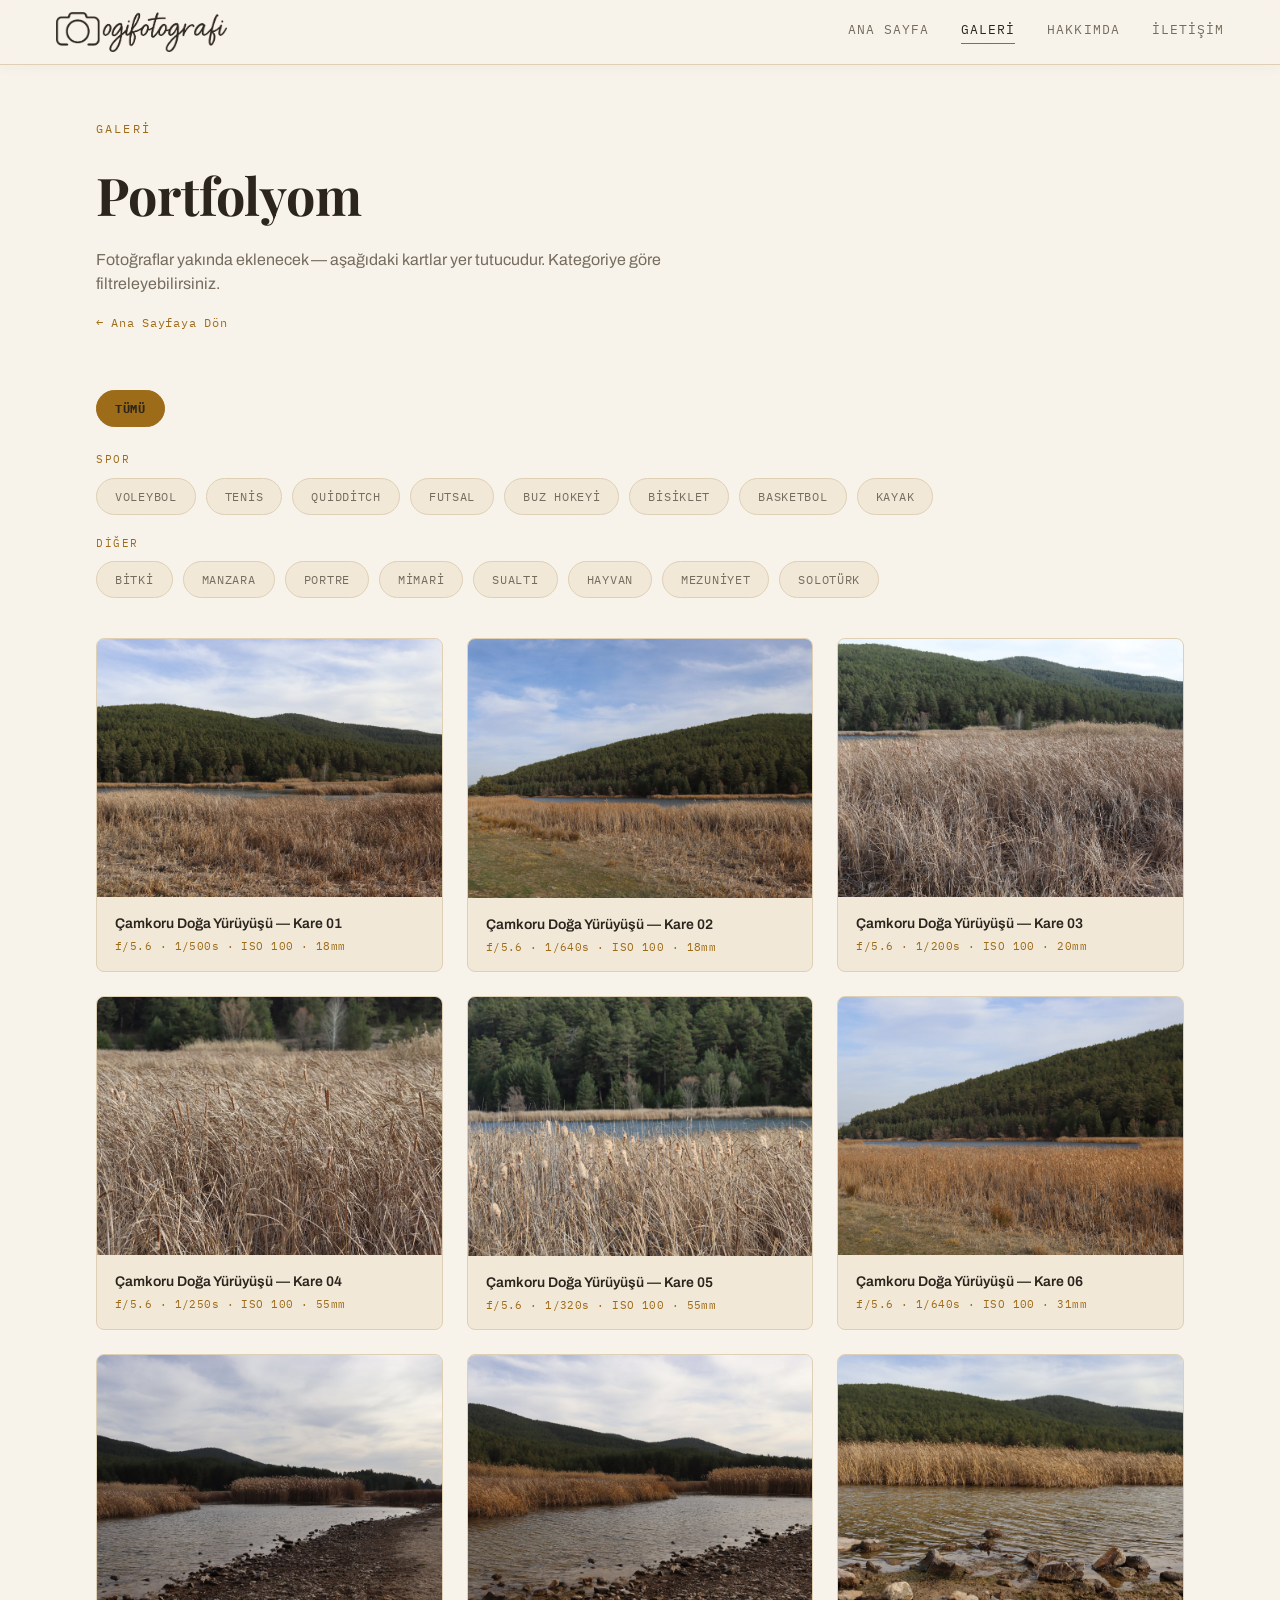
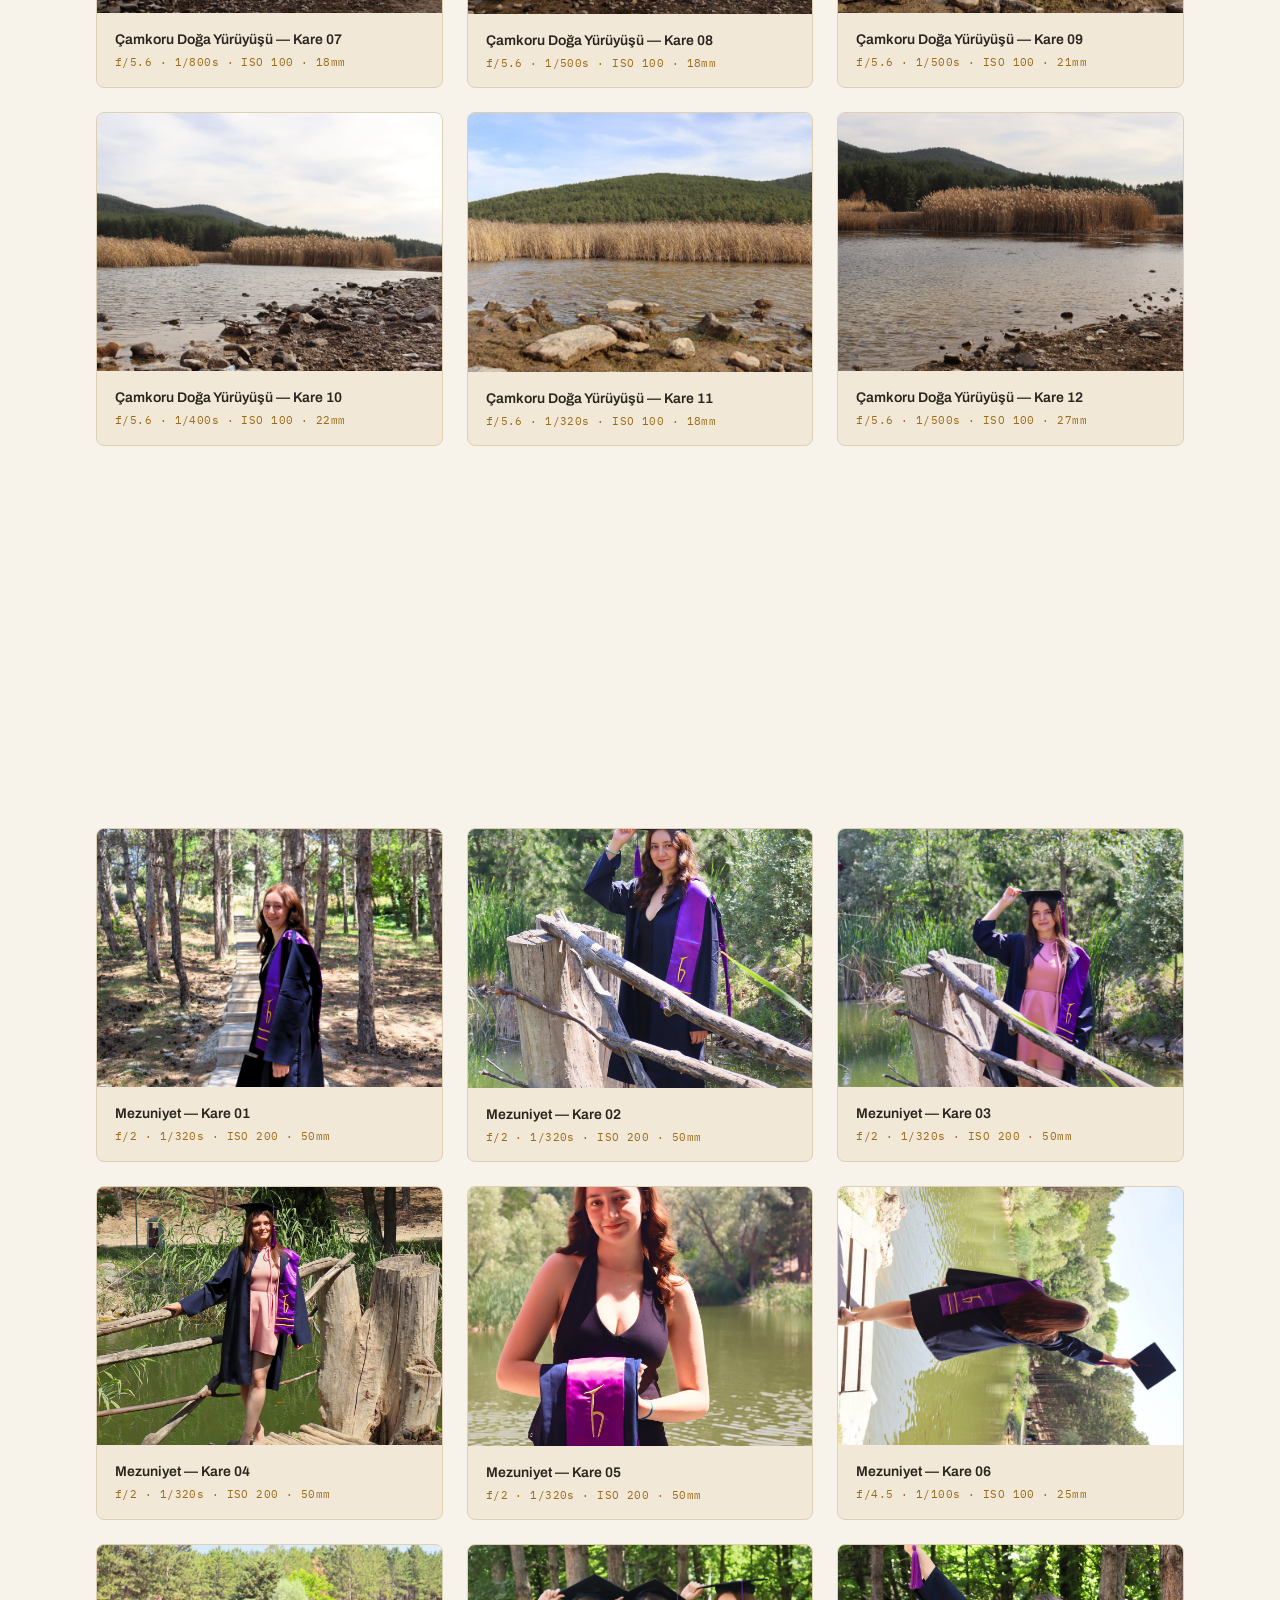
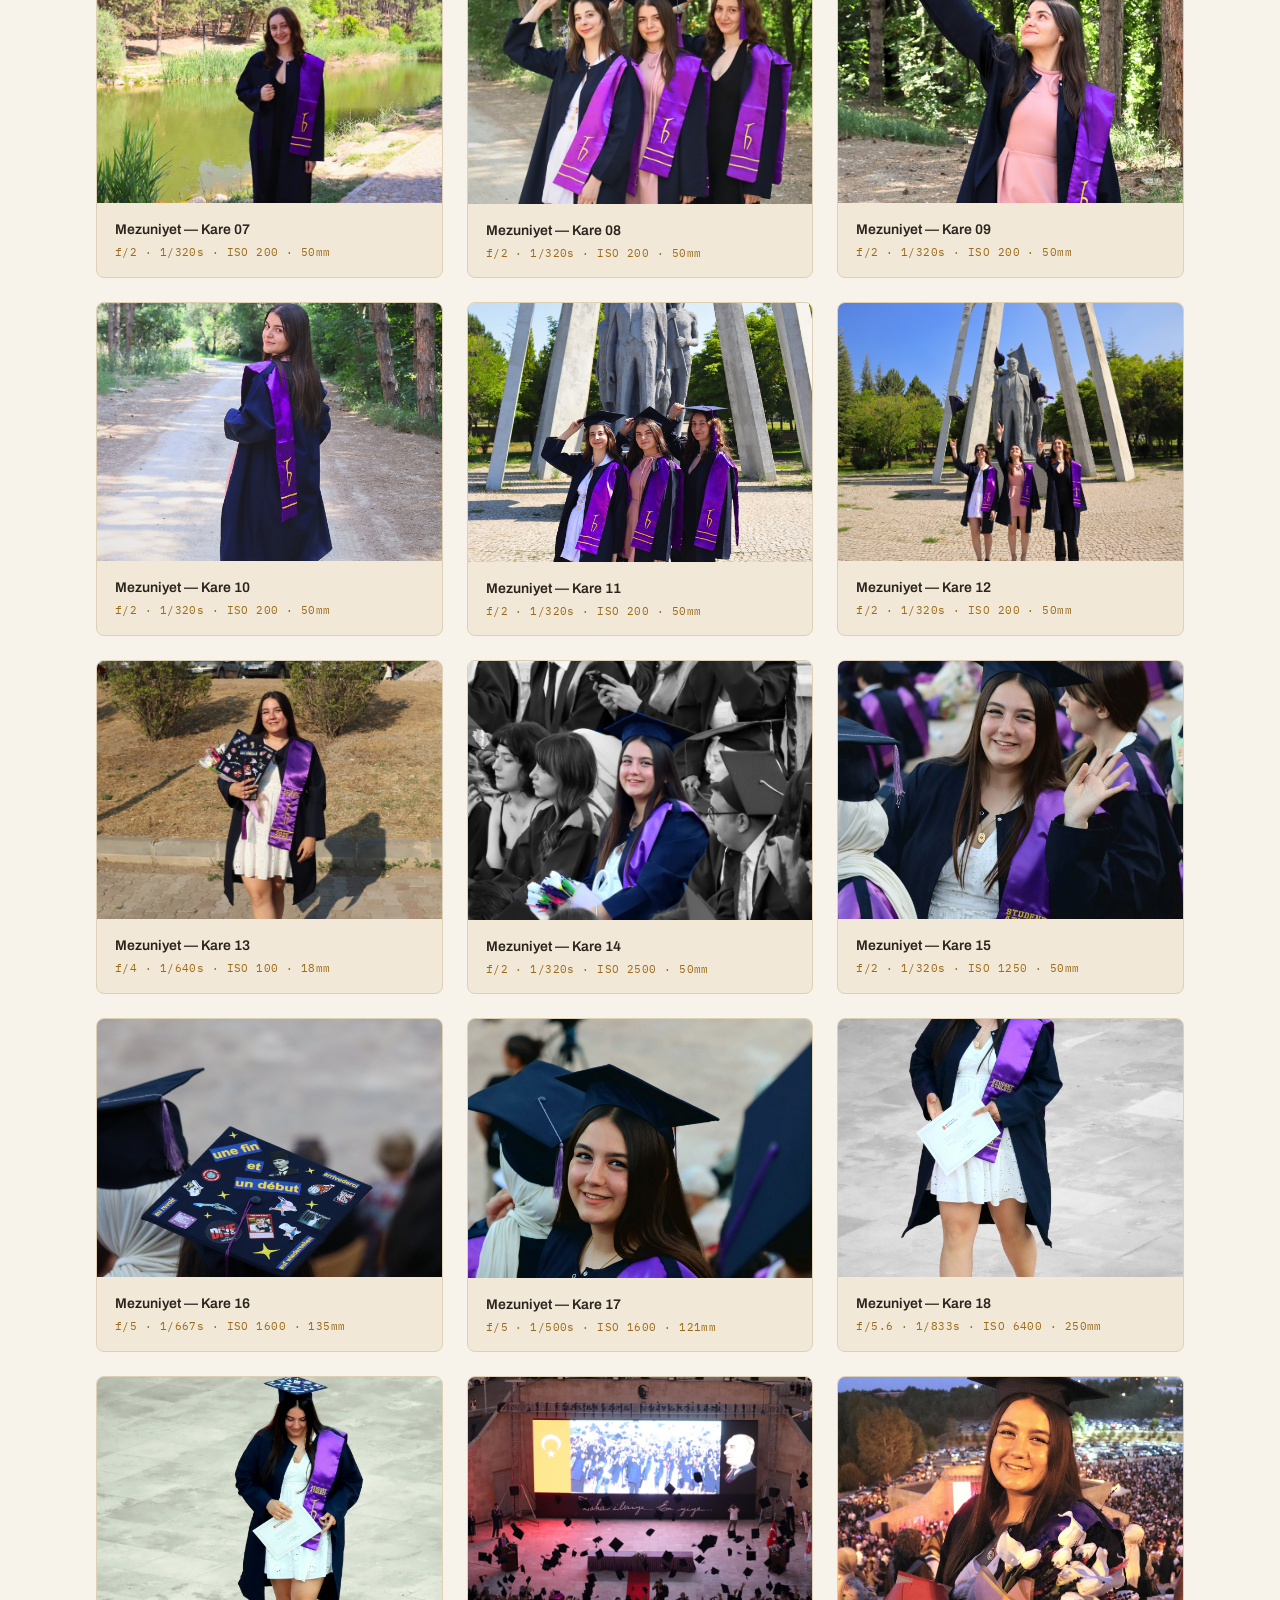
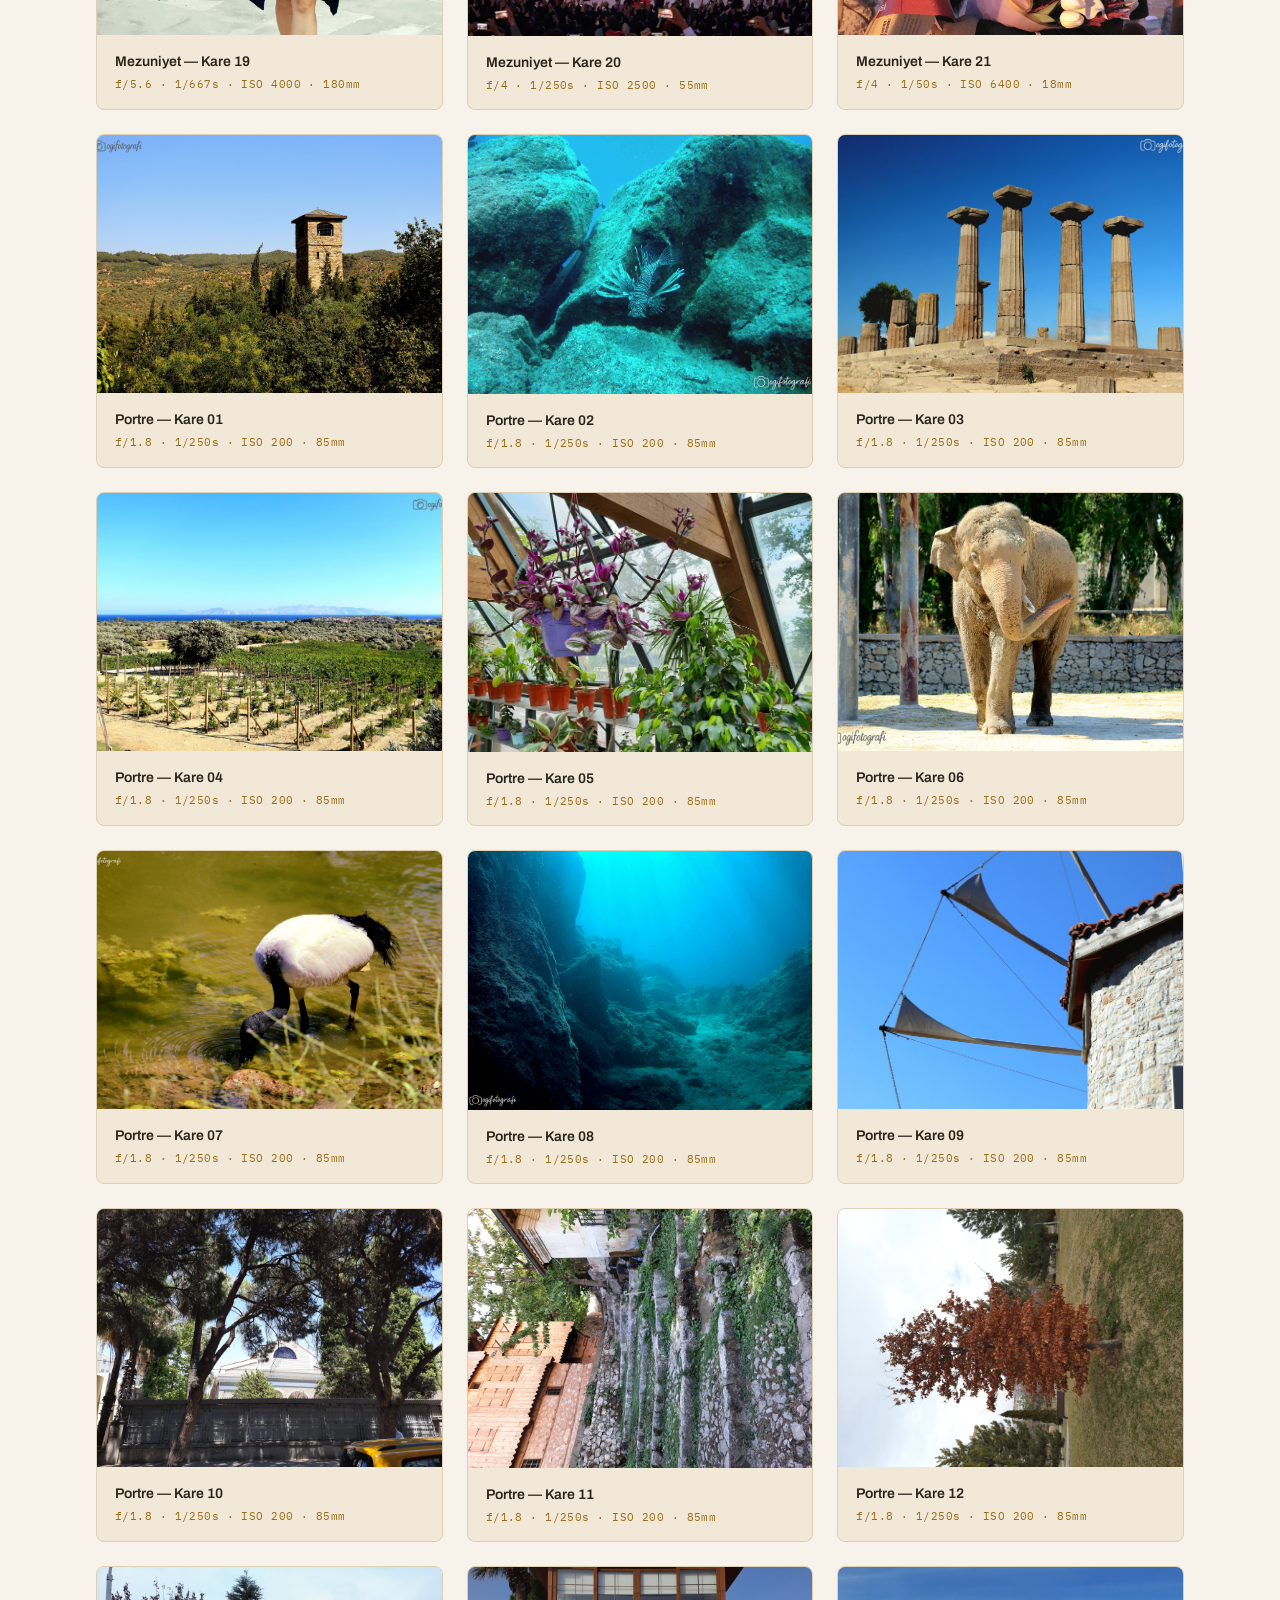
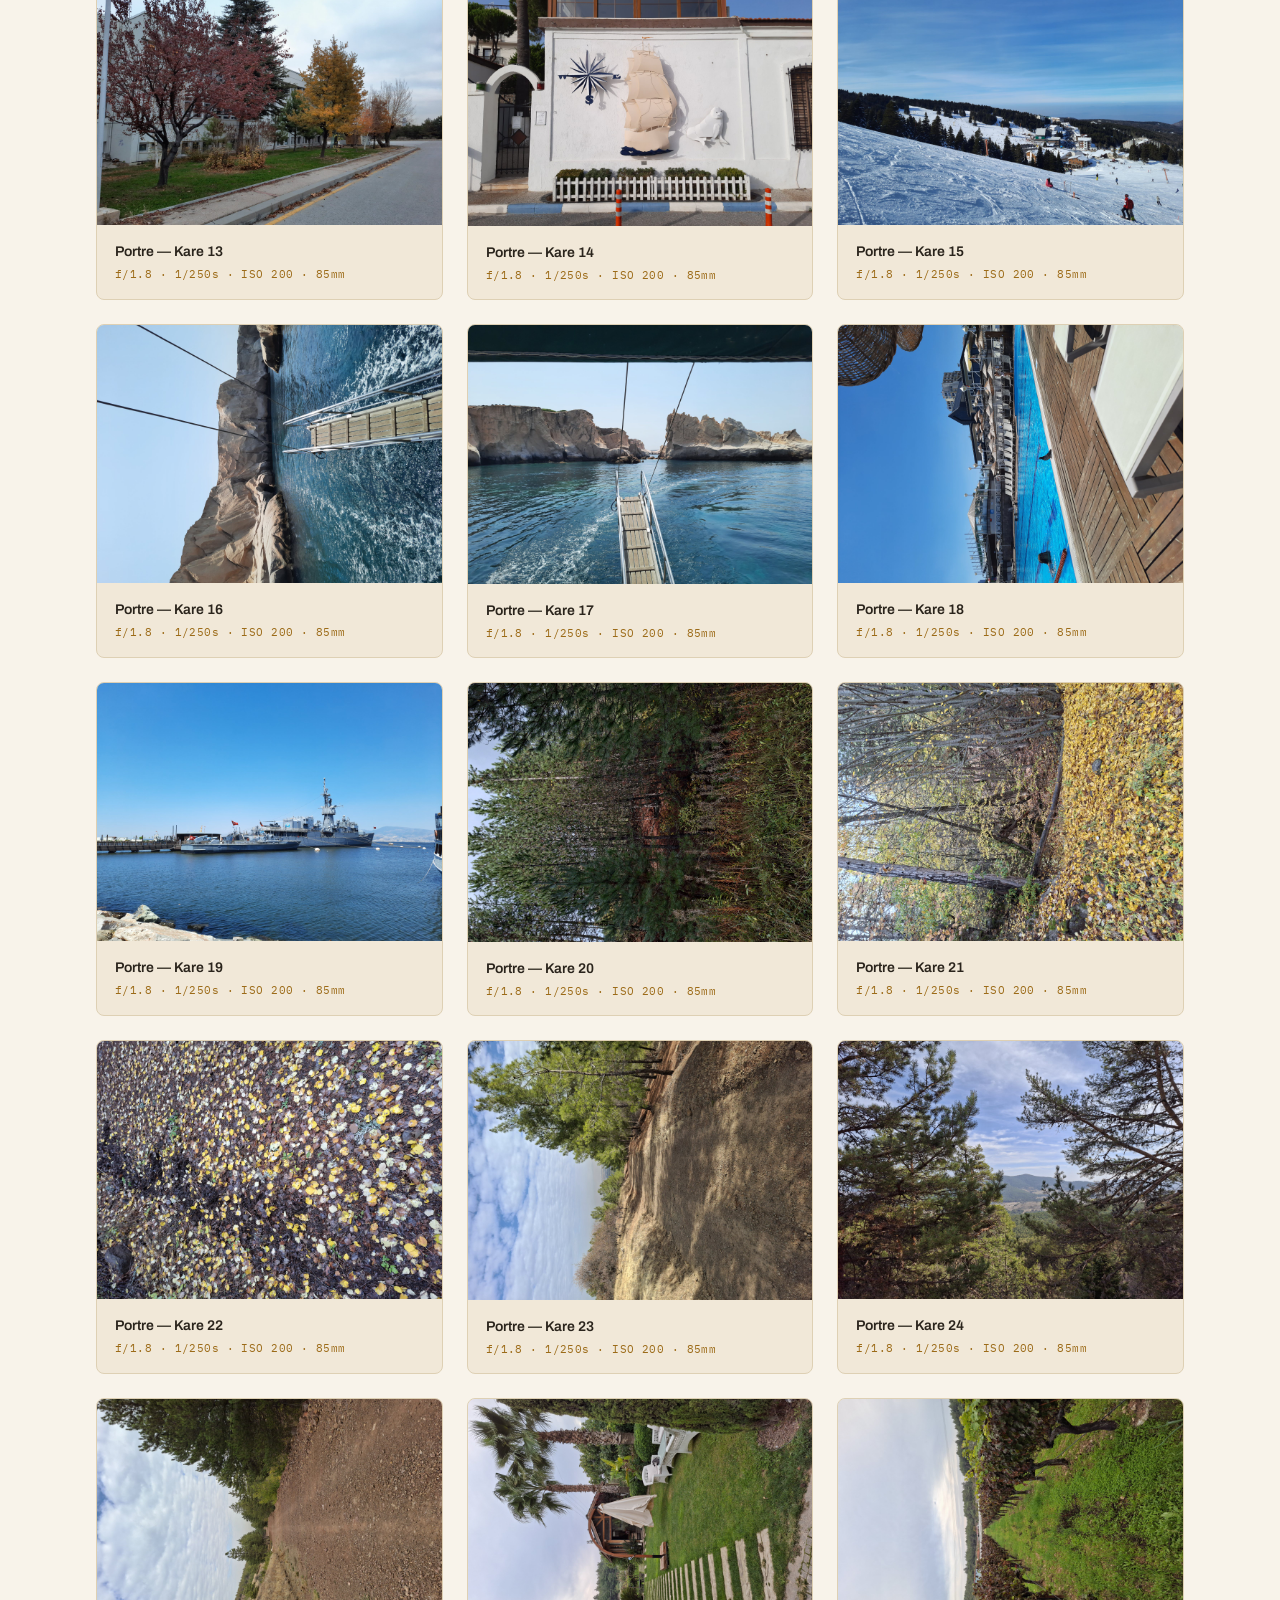
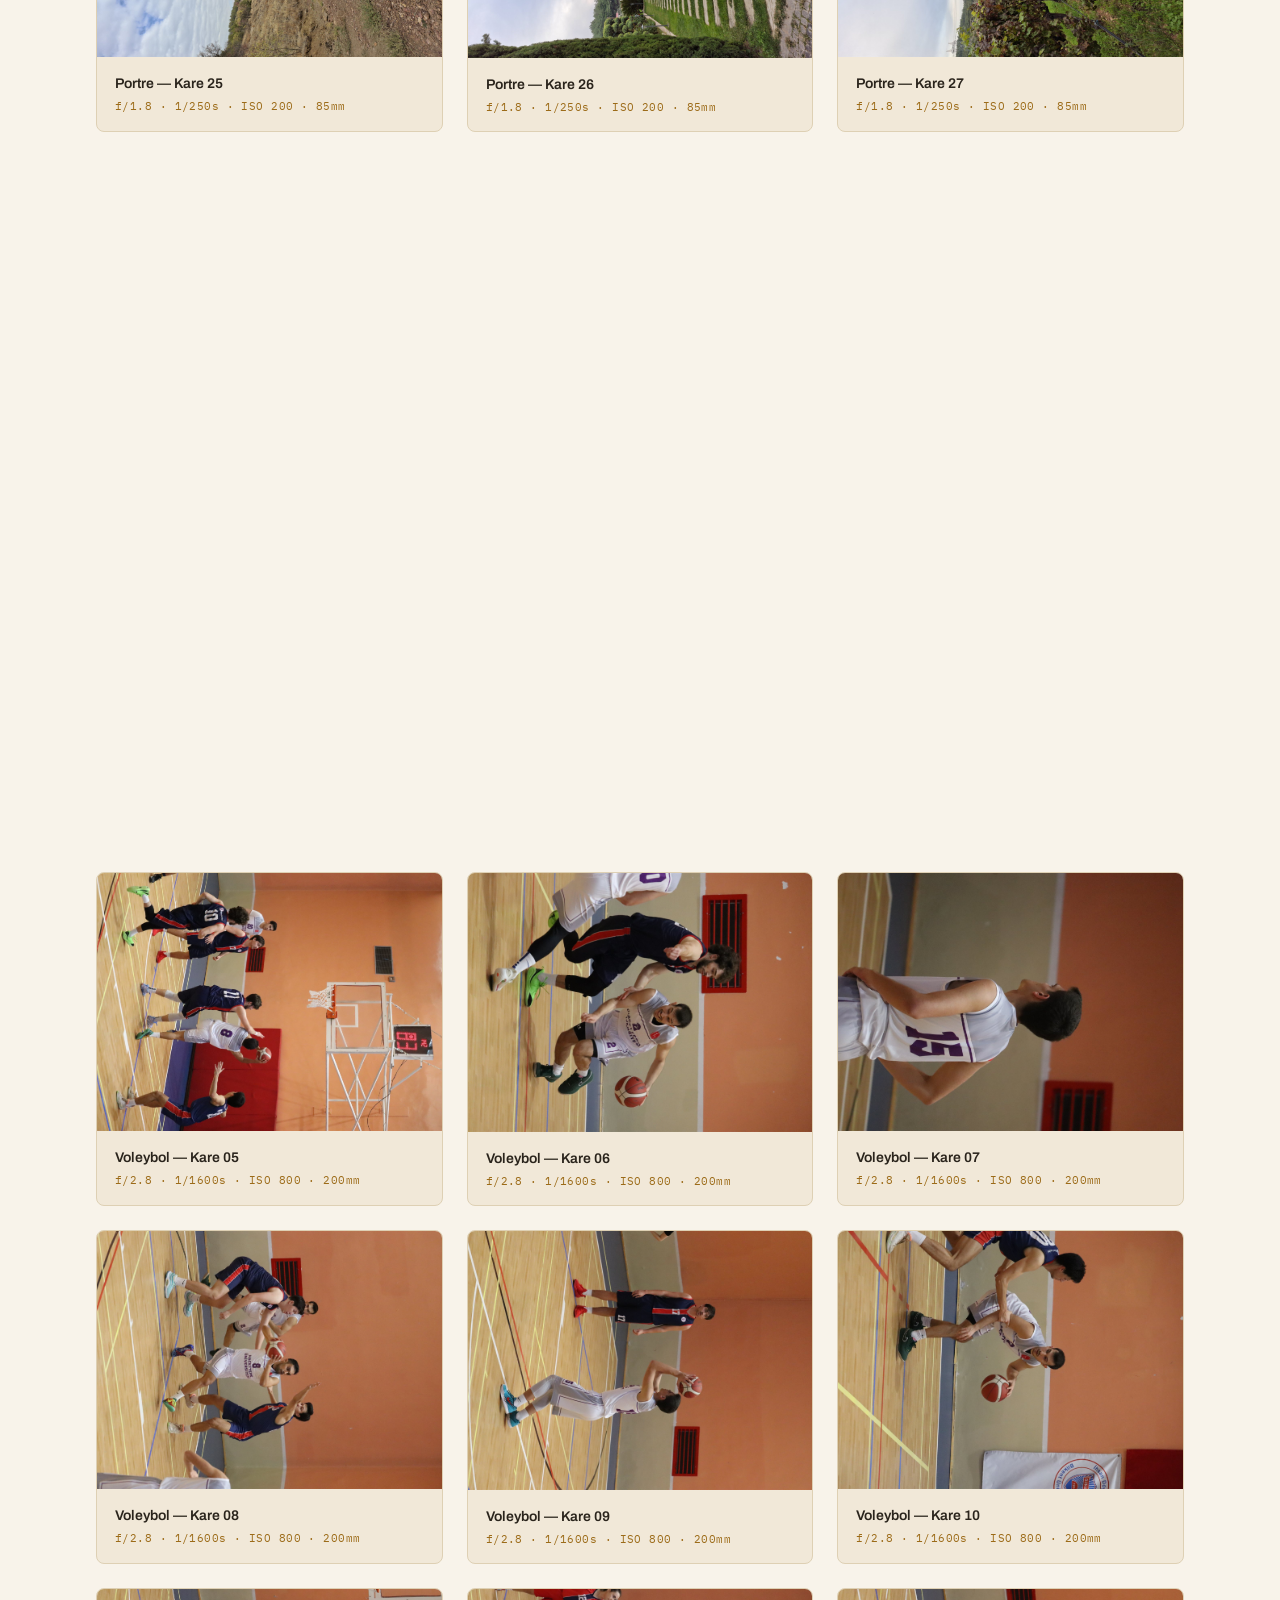
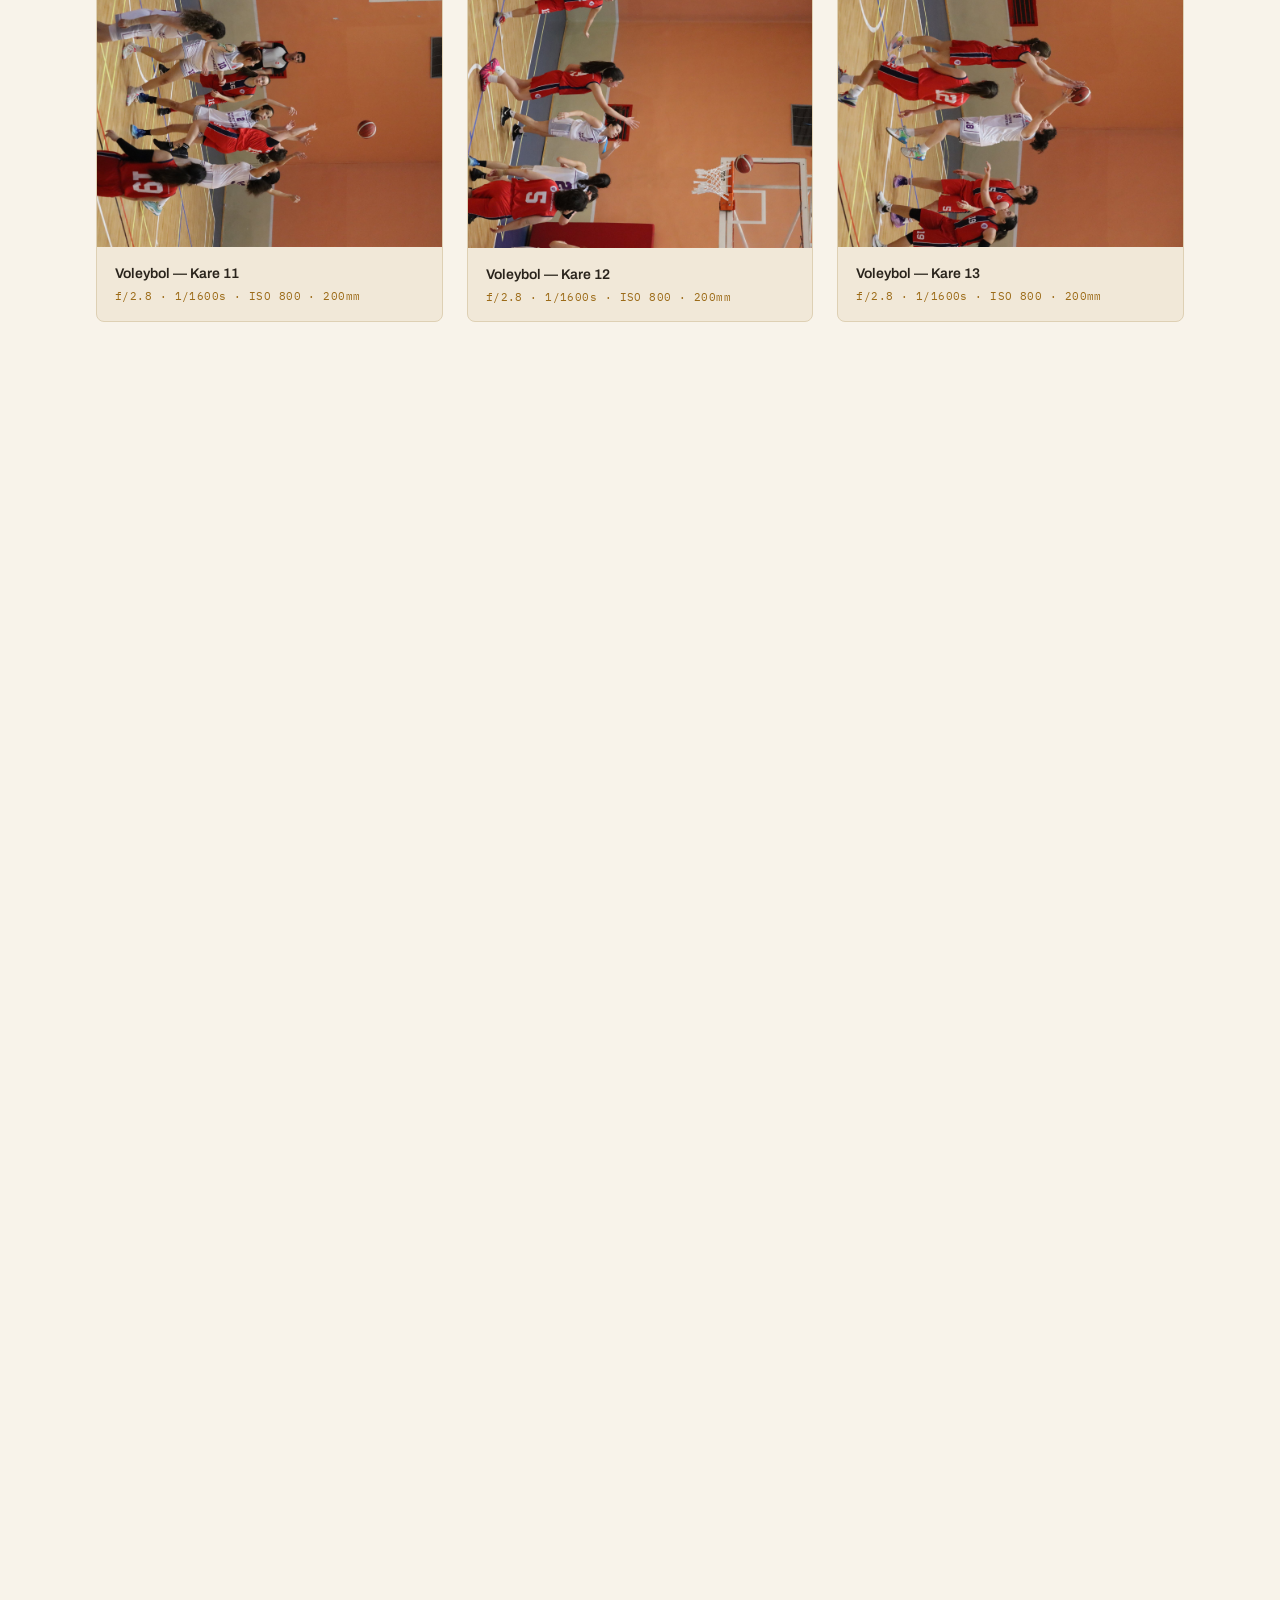
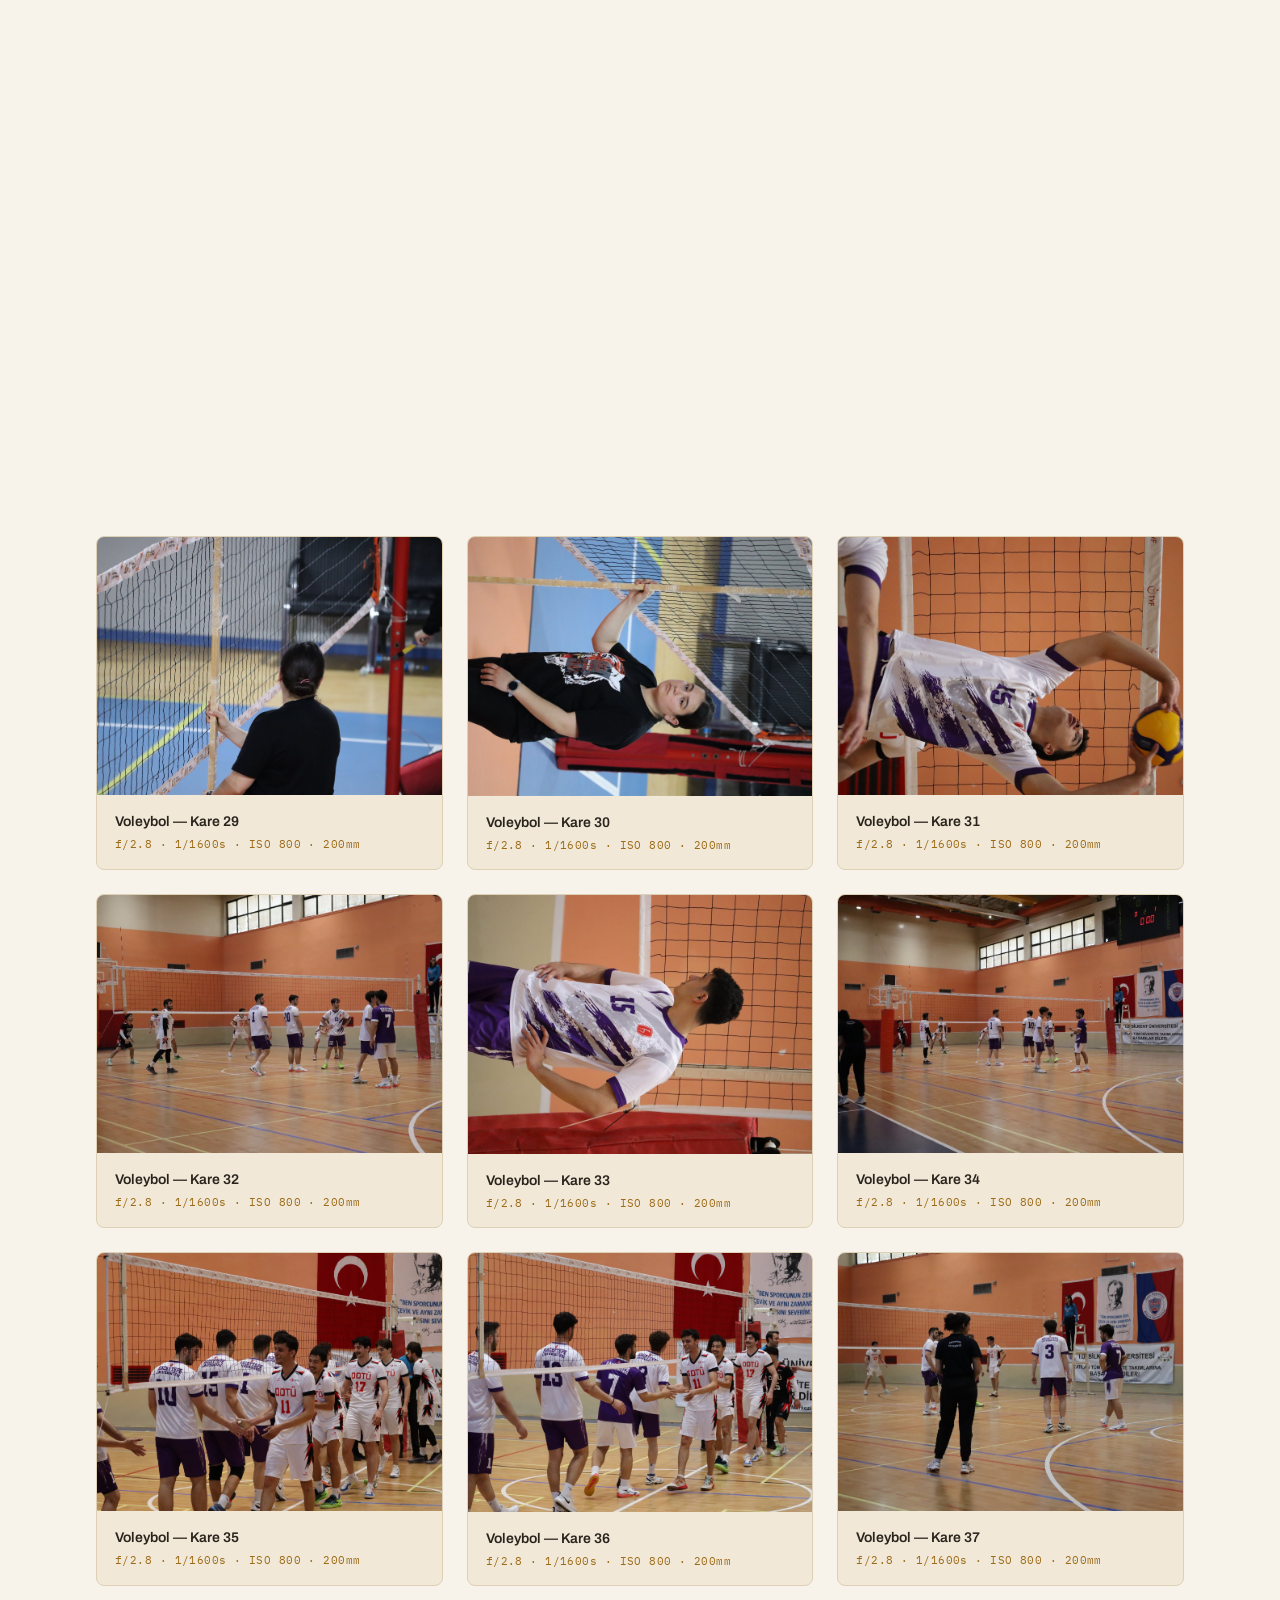
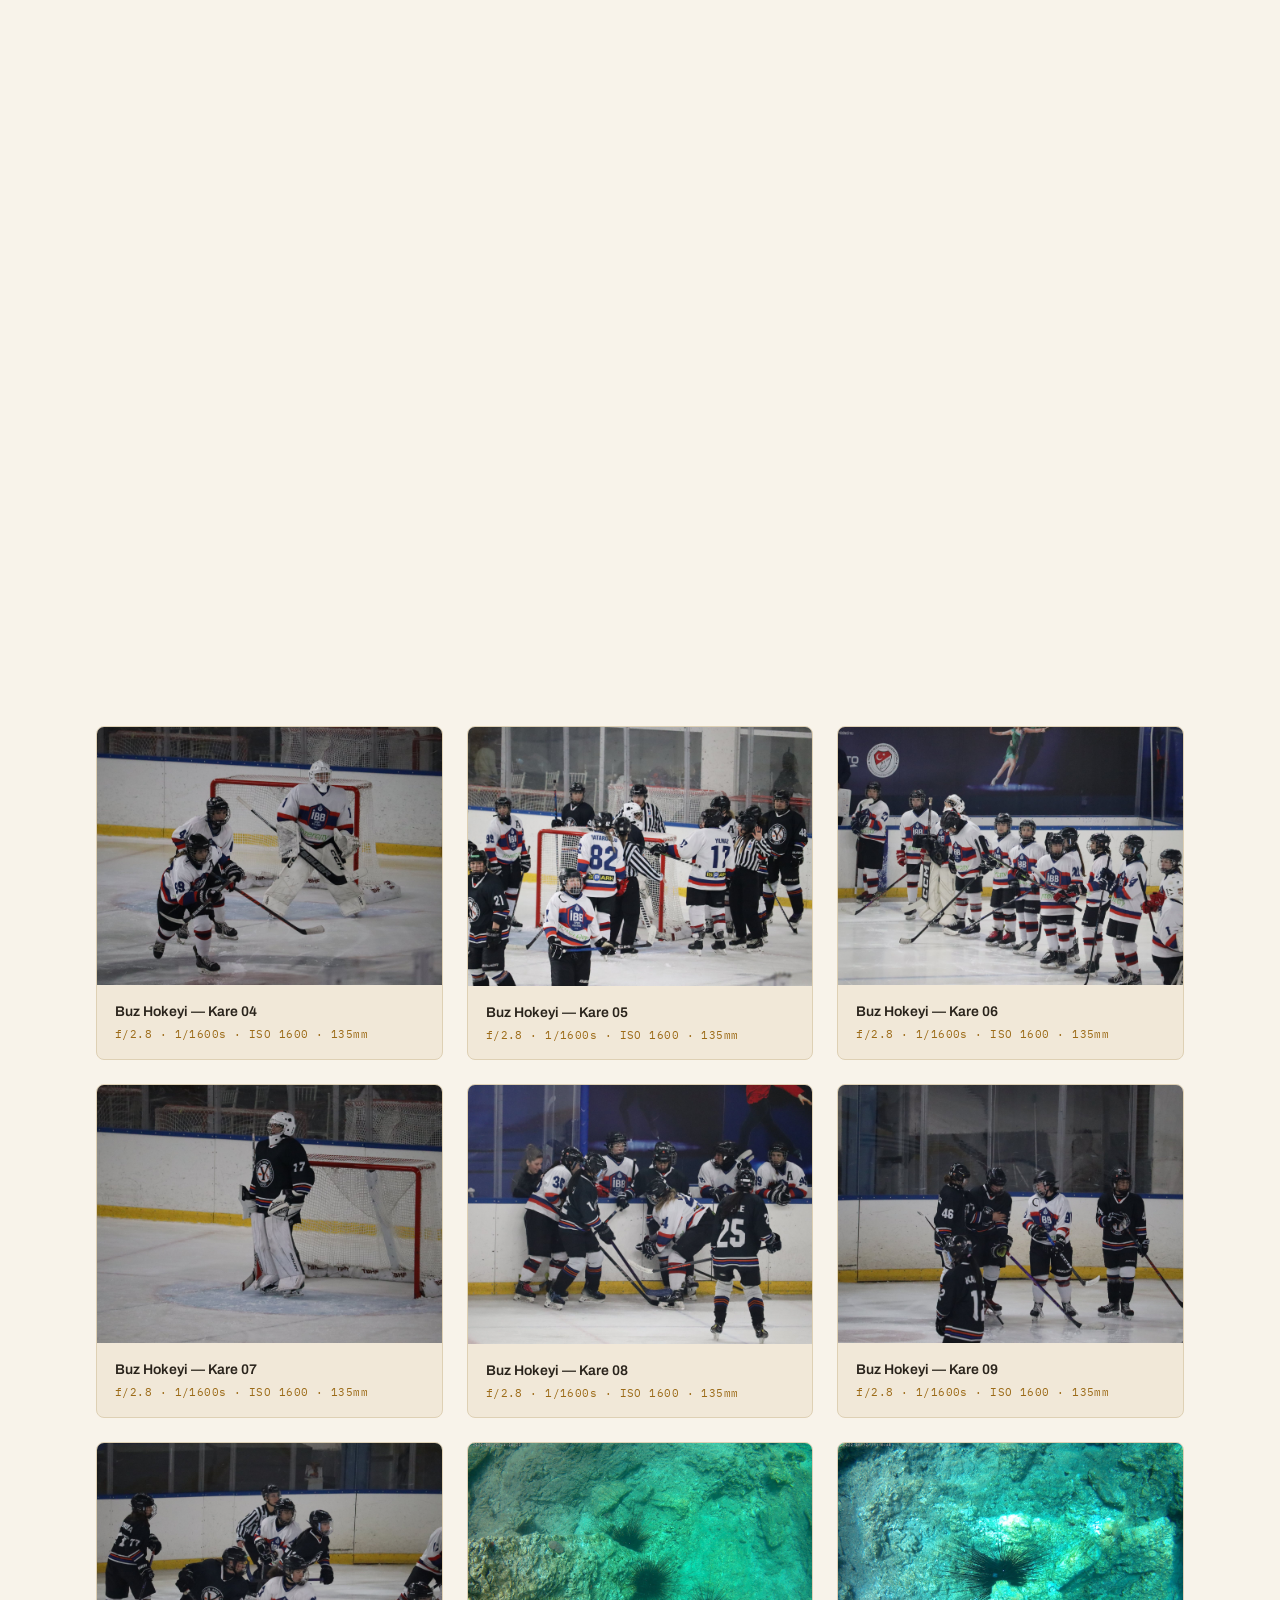
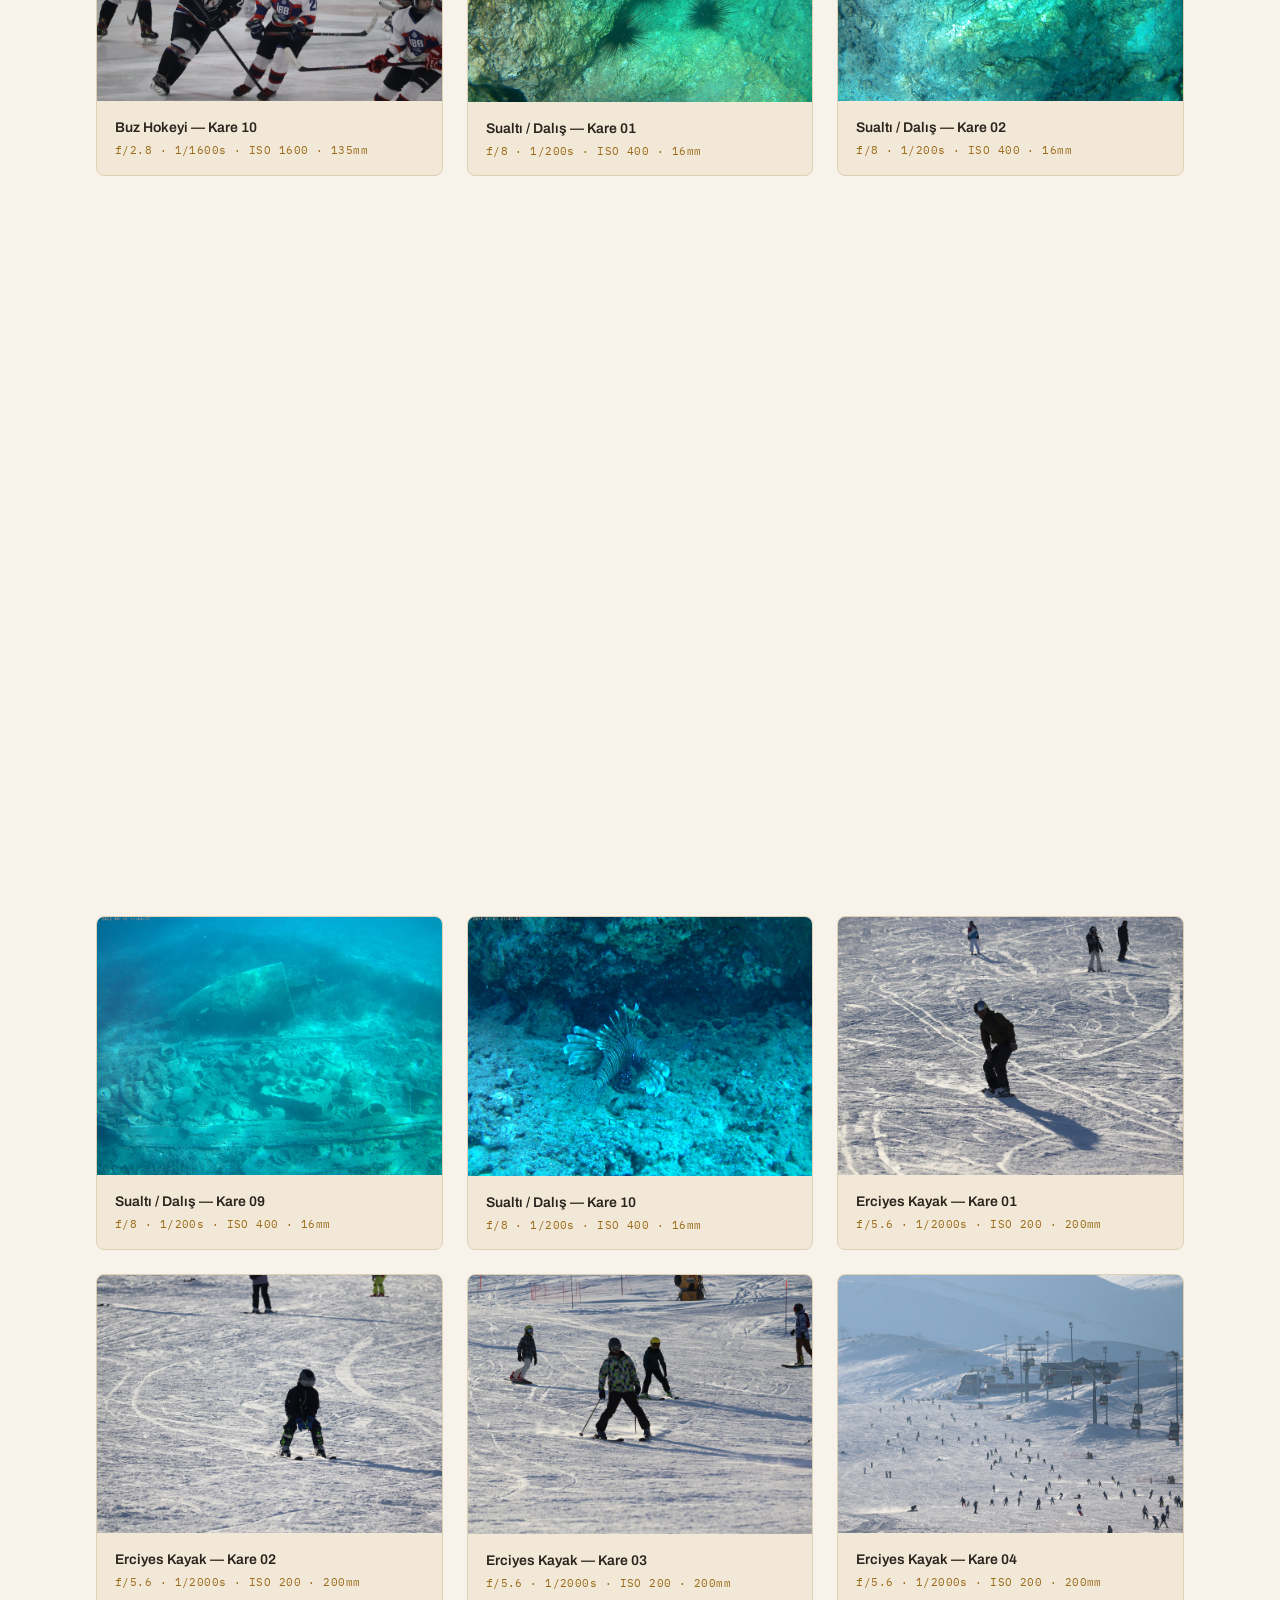
==== gallery.html @ 0bb2e935 "Initial commit: ogifotografi web portfolio (35MB optimized)" ====
<!DOCTYPE html>
<html lang="tr">
<head>
<meta charset="UTF-8">
<meta name="viewport" content="width=device-width, initial-scale=1.0">
<title>Galeri — ogifotografi | Oğulcan İlkılınç</title>
<meta name="description" content="ogifotografi galerisi — spor, portre, doğa ve daha fazla kategoride kareler.">
<meta property="og:type" content="website">
<meta property="og:title" content="Galeri — ogifotografi">
<meta property="og:description" content="ogifotografi galerisi — spor, portre, doğa ve daha fazla kategoride kareler.">
<meta property="og:locale" content="tr_TR">
<meta name="twitter:card" content="summary_large_image">
<meta name="twitter:title" content="Galeri — ogifotografi">
<meta name="theme-color" content="#F8F3EA">
<link rel="icon" type="image/png" href="assets/images/brand/favicon.png">
<link rel="preconnect" href="https://fonts.googleapis.com">
<link rel="preconnect" href="https://fonts.gstatic.com" crossorigin>
<link href="https://fonts.googleapis.com/css2?family=Playfair+Display:ital,wght@0,500;0,600;0,700;1,500;1,600&family=Archivo:wght@400;500;600;700&family=IBM+Plex+Mono:wght@400;500;600&display=swap" rel="stylesheet">
<link rel="stylesheet" href="css/style.css">
</head>
<body>

<div class="grain"></div>

<header class="site-header" id="top">
  <a href="index.html" class="brand">
    <img src="assets/images/brand/logo-brand-cropped.png" alt="ogifotografi" class="brand-logo-img">
  </a>
  <nav class="main-nav" id="mainNav">
    <a href="index.html">Ana Sayfa</a>
    <a href="gallery.html" class="active">Galeri</a>
    <a href="index.html#hakkimda">Hakkımda</a>
    <a href="index.html#iletisim">İletişim</a>
  </nav>
  <button class="nav-toggle" id="navToggle" aria-label="Menüyü aç" aria-expanded="false">
    <span></span><span></span><span></span>
  </button>
</header>

<main class="gallery-page-main">

  <!-- GALLERY -->
  <section class="gallery-section" id="galeri">
    <div class="section-head">
      <p class="eyebrow">Galeri</p>
      <h2>Portfolyom</h2>
      <p class="section-sub">Fotoğraflar yakında eklenecek — aşağıdaki kartlar yer tutucudur. Kategoriye göre filtreleyebilirsiniz.</p>
      <a href="index.html" class="back-home">← Ana Sayfaya Dön</a>
    </div>

    <div class="filters" id="filters">
      <div class="filter-all-wrapper">
        <button class="filter-btn active" data-filter="all">Tümü</button>
      </div>

      <div class="filter-group">
        <span class="filter-group-label">Spor</span>
        <div class="filter-group-btns">
          <button class="filter-btn" data-filter="voleybol">Voleybol</button>
          <button class="filter-btn" data-filter="tenis">Tenis</button>
          <button class="filter-btn" data-filter="quidditch">Quidditch</button>
          <button class="filter-btn" data-filter="futsal">Futsal</button>
          <button class="filter-btn" data-filter="buz-hokeyi">Buz Hokeyi</button>
          <button class="filter-btn" data-filter="bisiklet">Bisiklet</button>
          <button class="filter-btn" data-filter="basketbol">Basketbol</button>
          <button class="filter-btn" data-filter="kayak">Kayak</button>
        </div>
      </div>

      <div class="filter-group">
        <span class="filter-group-label">Diğer</span>
        <div class="filter-group-btns">
          <button class="filter-btn" data-filter="bitki">Bitki</button>
          <button class="filter-btn" data-filter="manzara">Manzara</button>
          <button class="filter-btn" data-filter="portre">Portre</button>
          <button class="filter-btn" data-filter="mimari">Mimari</button>
          <button class="filter-btn" data-filter="sualti">Sualtı</button>
          <button class="filter-btn" data-filter="hayvan">Hayvan</button>
          <button class="filter-btn" data-filter="mezuniyet">Mezuniyet</button>
          <button class="filter-btn" data-filter="solotork">Solotürk</button>
        </div>
      </div>
    </div>

    <div class="gallery-grid" id="galleryGrid">
      <figure class="photo-card" data-cat="manzara">
        <div class="photo-img-wrap">
          <img src="assets/images/gallery/manzara/IMG_9412.JPG" alt="Çamkoru Doğa Yürüyüşü — Kare 01" loading="lazy" class="photo-img">
        </div>
        <figcaption>
          <span class="cap-title">Çamkoru Doğa Yürüyüşü — Kare 01</span>
          <span class="cap-exif">f/5.6 · 1/500s · ISO 100 · 18mm</span>
        </figcaption>
      </figure>
      <figure class="photo-card" data-cat="manzara">
        <div class="photo-img-wrap">
          <img src="assets/images/gallery/manzara/IMG_9414.JPG" alt="Çamkoru Doğa Yürüyüşü — Kare 02" loading="lazy" class="photo-img">
        </div>
        <figcaption>
          <span class="cap-title">Çamkoru Doğa Yürüyüşü — Kare 02</span>
          <span class="cap-exif">f/5.6 · 1/640s · ISO 100 · 18mm</span>
        </figcaption>
      </figure>
      <figure class="photo-card" data-cat="manzara">
        <div class="photo-img-wrap">
          <img src="assets/images/gallery/manzara/IMG_9417.JPG" alt="Çamkoru Doğa Yürüyüşü — Kare 03" loading="lazy" class="photo-img">
        </div>
        <figcaption>
          <span class="cap-title">Çamkoru Doğa Yürüyüşü — Kare 03</span>
          <span class="cap-exif">f/5.6 · 1/200s · ISO 100 · 20mm</span>
        </figcaption>
      </figure>
      <figure class="photo-card" data-cat="manzara">
        <div class="photo-img-wrap">
          <img src="assets/images/gallery/manzara/IMG_9419.JPG" alt="Çamkoru Doğa Yürüyüşü — Kare 04" loading="lazy" class="photo-img">
        </div>
        <figcaption>
          <span class="cap-title">Çamkoru Doğa Yürüyüşü — Kare 04</span>
          <span class="cap-exif">f/5.6 · 1/250s · ISO 100 · 55mm</span>
        </figcaption>
      </figure>
      <figure class="photo-card" data-cat="manzara">
        <div class="photo-img-wrap">
          <img src="assets/images/gallery/manzara/IMG_9423.JPG" alt="Çamkoru Doğa Yürüyüşü — Kare 05" loading="lazy" class="photo-img">
        </div>
        <figcaption>
          <span class="cap-title">Çamkoru Doğa Yürüyüşü — Kare 05</span>
          <span class="cap-exif">f/5.6 · 1/320s · ISO 100 · 55mm</span>
        </figcaption>
      </figure>
      <figure class="photo-card" data-cat="manzara">
        <div class="photo-img-wrap">
          <img src="assets/images/gallery/manzara/IMG_9429.JPG" alt="Çamkoru Doğa Yürüyüşü — Kare 06" loading="lazy" class="photo-img">
        </div>
        <figcaption>
          <span class="cap-title">Çamkoru Doğa Yürüyüşü — Kare 06</span>
          <span class="cap-exif">f/5.6 · 1/640s · ISO 100 · 31mm</span>
        </figcaption>
      </figure>
      <figure class="photo-card" data-cat="manzara">
        <div class="photo-img-wrap">
          <img src="assets/images/gallery/manzara/IMG_9430.JPG" alt="Çamkoru Doğa Yürüyüşü — Kare 07" loading="lazy" class="photo-img">
        </div>
        <figcaption>
          <span class="cap-title">Çamkoru Doğa Yürüyüşü — Kare 07</span>
          <span class="cap-exif">f/5.6 · 1/800s · ISO 100 · 18mm</span>
        </figcaption>
      </figure>
      <figure class="photo-card" data-cat="manzara">
        <div class="photo-img-wrap">
          <img src="assets/images/gallery/manzara/IMG_9433.JPG" alt="Çamkoru Doğa Yürüyüşü — Kare 08" loading="lazy" class="photo-img">
        </div>
        <figcaption>
          <span class="cap-title">Çamkoru Doğa Yürüyüşü — Kare 08</span>
          <span class="cap-exif">f/5.6 · 1/500s · ISO 100 · 18mm</span>
        </figcaption>
      </figure>
      <figure class="photo-card" data-cat="manzara">
        <div class="photo-img-wrap">
          <img src="assets/images/gallery/manzara/IMG_9437.JPG" alt="Çamkoru Doğa Yürüyüşü — Kare 09" loading="lazy" class="photo-img">
        </div>
        <figcaption>
          <span class="cap-title">Çamkoru Doğa Yürüyüşü — Kare 09</span>
          <span class="cap-exif">f/5.6 · 1/500s · ISO 100 · 21mm</span>
        </figcaption>
      </figure>
      <figure class="photo-card" data-cat="manzara">
        <div class="photo-img-wrap">
          <img src="assets/images/gallery/manzara/IMG_9441.JPG" alt="Çamkoru Doğa Yürüyüşü — Kare 10" loading="lazy" class="photo-img">
        </div>
        <figcaption>
          <span class="cap-title">Çamkoru Doğa Yürüyüşü — Kare 10</span>
          <span class="cap-exif">f/5.6 · 1/400s · ISO 100 · 22mm</span>
        </figcaption>
      </figure>
      <figure class="photo-card" data-cat="manzara">
        <div class="photo-img-wrap">
          <img src="assets/images/gallery/manzara/IMG_9445.JPG" alt="Çamkoru Doğa Yürüyüşü — Kare 11" loading="lazy" class="photo-img">
        </div>
        <figcaption>
          <span class="cap-title">Çamkoru Doğa Yürüyüşü — Kare 11</span>
          <span class="cap-exif">f/5.6 · 1/320s · ISO 100 · 18mm</span>
        </figcaption>
      </figure>
      <figure class="photo-card" data-cat="manzara">
        <div class="photo-img-wrap">
          <img src="assets/images/gallery/manzara/IMG_9446.JPG" alt="Çamkoru Doğa Yürüyüşü — Kare 12" loading="lazy" class="photo-img">
        </div>
        <figcaption>
          <span class="cap-title">Çamkoru Doğa Yürüyüşü — Kare 12</span>
          <span class="cap-exif">f/5.6 · 1/500s · ISO 100 · 27mm</span>
        </figcaption>
      </figure>
      <figure class="photo-card" data-cat="manzara">
        <div class="photo-img-wrap">
          <img src="assets/images/gallery/manzara/IMG_9450.JPG" alt="Çamkoru Doğa Yürüyüşü — Kare 13" loading="lazy" class="photo-img">
        </div>
        <figcaption>
          <span class="cap-title">Çamkoru Doğa Yürüyüşü — Kare 13</span>
          <span class="cap-exif">f/5.6 · 1/640s · ISO 100 · 29mm</span>
        </figcaption>
      </figure>
      <figure class="photo-card" data-cat="manzara">
        <div class="photo-img-wrap">
          <img src="assets/images/gallery/manzara/IMG_9452.JPG" alt="Çamkoru Doğa Yürüyüşü — Kare 14" loading="lazy" class="photo-img">
        </div>
        <figcaption>
          <span class="cap-title">Çamkoru Doğa Yürüyüşü — Kare 14</span>
          <span class="cap-exif">f/5.6 · 1/500s · ISO 100 · 18mm</span>
        </figcaption>
      </figure>
      <figure class="photo-card" data-cat="manzara">
        <div class="photo-img-wrap">
          <img src="assets/images/gallery/manzara/IMG_9468.JPG" alt="Çamkoru Doğa Yürüyüşü — Kare 15" loading="lazy" class="photo-img">
        </div>
        <figcaption>
          <span class="cap-title">Çamkoru Doğa Yürüyüşü — Kare 15</span>
          <span class="cap-exif">f/5.6 · 1/800s · ISO 100 · 18mm</span>
        </figcaption>
      </figure>
      <figure class="photo-card" data-cat="mezuniyet">
        <div class="photo-img-wrap">
          <img src="assets/images/gallery/mezuniyet/IMG_3415_-_Düzenlendi.jpg" alt="Mezuniyet — Kare 01" loading="lazy" class="photo-img">
        </div>
        <figcaption>
          <span class="cap-title">Mezuniyet — Kare 01</span>
          <span class="cap-exif">f/2 · 1/320s · ISO 200 · 50mm</span>
        </figcaption>
      </figure>
      <figure class="photo-card" data-cat="mezuniyet">
        <div class="photo-img-wrap">
          <img src="assets/images/gallery/mezuniyet/IMG_3487_-_Düzenlendi.jpg" alt="Mezuniyet — Kare 02" loading="lazy" class="photo-img">
        </div>
        <figcaption>
          <span class="cap-title">Mezuniyet — Kare 02</span>
          <span class="cap-exif">f/2 · 1/320s · ISO 200 · 50mm</span>
        </figcaption>
      </figure>
      <figure class="photo-card" data-cat="mezuniyet">
        <div class="photo-img-wrap">
          <img src="assets/images/gallery/mezuniyet/IMG_3561_-_Düzenlendi.jpg" alt="Mezuniyet — Kare 03" loading="lazy" class="photo-img">
        </div>
        <figcaption>
          <span class="cap-title">Mezuniyet — Kare 03</span>
          <span class="cap-exif">f/2 · 1/320s · ISO 200 · 50mm</span>
        </figcaption>
      </figure>
      <figure class="photo-card" data-cat="mezuniyet">
        <div class="photo-img-wrap">
          <img src="assets/images/gallery/mezuniyet/IMG_3578_-_Düzenlendi.jpg" alt="Mezuniyet — Kare 04" loading="lazy" class="photo-img">
        </div>
        <figcaption>
          <span class="cap-title">Mezuniyet — Kare 04</span>
          <span class="cap-exif">f/2 · 1/320s · ISO 200 · 50mm</span>
        </figcaption>
      </figure>
      <figure class="photo-card" data-cat="mezuniyet">
        <div class="photo-img-wrap">
          <img src="assets/images/gallery/mezuniyet/IMG_3628_-_Düzenlendi.jpg" alt="Mezuniyet — Kare 05" loading="lazy" class="photo-img">
        </div>
        <figcaption>
          <span class="cap-title">Mezuniyet — Kare 05</span>
          <span class="cap-exif">f/2 · 1/320s · ISO 200 · 50mm</span>
        </figcaption>
      </figure>
      <figure class="photo-card" data-cat="mezuniyet">
        <div class="photo-img-wrap">
          <img src="assets/images/gallery/mezuniyet/IMG_3644.jpg" alt="Mezuniyet — Kare 06" loading="lazy" class="photo-img">
        </div>
        <figcaption>
          <span class="cap-title">Mezuniyet — Kare 06</span>
          <span class="cap-exif">f/4.5 · 1/100s · ISO 100 · 25mm</span>
        </figcaption>
      </figure>
      <figure class="photo-card" data-cat="mezuniyet">
        <div class="photo-img-wrap">
          <img src="assets/images/gallery/mezuniyet/IMG_3716_-_Düzenlendi.jpg" alt="Mezuniyet — Kare 07" loading="lazy" class="photo-img">
        </div>
        <figcaption>
          <span class="cap-title">Mezuniyet — Kare 07</span>
          <span class="cap-exif">f/2 · 1/320s · ISO 200 · 50mm</span>
        </figcaption>
      </figure>
      <figure class="photo-card" data-cat="mezuniyet">
        <div class="photo-img-wrap">
          <img src="assets/images/gallery/mezuniyet/IMG_3853_-_Düzenlendi.jpg" alt="Mezuniyet — Kare 08" loading="lazy" class="photo-img">
        </div>
        <figcaption>
          <span class="cap-title">Mezuniyet — Kare 08</span>
          <span class="cap-exif">f/2 · 1/320s · ISO 200 · 50mm</span>
        </figcaption>
      </figure>
      <figure class="photo-card" data-cat="mezuniyet">
        <div class="photo-img-wrap">
          <img src="assets/images/gallery/mezuniyet/IMG_3898_-_Düzenlendi.jpg" alt="Mezuniyet — Kare 09" loading="lazy" class="photo-img">
        </div>
        <figcaption>
          <span class="cap-title">Mezuniyet — Kare 09</span>
          <span class="cap-exif">f/2 · 1/320s · ISO 200 · 50mm</span>
        </figcaption>
      </figure>
      <figure class="photo-card" data-cat="mezuniyet">
        <div class="photo-img-wrap">
          <img src="assets/images/gallery/mezuniyet/IMG_3913_-_Düzenlendi.jpg" alt="Mezuniyet — Kare 10" loading="lazy" class="photo-img">
        </div>
        <figcaption>
          <span class="cap-title">Mezuniyet — Kare 10</span>
          <span class="cap-exif">f/2 · 1/320s · ISO 200 · 50mm</span>
        </figcaption>
      </figure>
      <figure class="photo-card" data-cat="mezuniyet">
        <div class="photo-img-wrap">
          <img src="assets/images/gallery/mezuniyet/IMG_3977_-_Düzenlendi.jpg" alt="Mezuniyet — Kare 11" loading="lazy" class="photo-img">
        </div>
        <figcaption>
          <span class="cap-title">Mezuniyet — Kare 11</span>
          <span class="cap-exif">f/2 · 1/320s · ISO 200 · 50mm</span>
        </figcaption>
      </figure>
      <figure class="photo-card" data-cat="mezuniyet">
        <div class="photo-img-wrap">
          <img src="assets/images/gallery/mezuniyet/IMG_3992_-_Düzenlendi.jpg" alt="Mezuniyet — Kare 12" loading="lazy" class="photo-img">
        </div>
        <figcaption>
          <span class="cap-title">Mezuniyet — Kare 12</span>
          <span class="cap-exif">f/2 · 1/320s · ISO 200 · 50mm</span>
        </figcaption>
      </figure>
      <figure class="photo-card" data-cat="mezuniyet">
        <div class="photo-img-wrap">
          <img src="assets/images/gallery/mezuniyet/IMG_4421.JPG" alt="Mezuniyet — Kare 13" loading="lazy" class="photo-img">
        </div>
        <figcaption>
          <span class="cap-title">Mezuniyet — Kare 13</span>
          <span class="cap-exif">f/4 · 1/640s · ISO 100 · 18mm</span>
        </figcaption>
      </figure>
      <figure class="photo-card" data-cat="mezuniyet">
        <div class="photo-img-wrap">
          <img src="assets/images/gallery/mezuniyet/IMG_4597.JPG" alt="Mezuniyet — Kare 14" loading="lazy" class="photo-img">
        </div>
        <figcaption>
          <span class="cap-title">Mezuniyet — Kare 14</span>
          <span class="cap-exif">f/2 · 1/320s · ISO 2500 · 50mm</span>
        </figcaption>
      </figure>
      <figure class="photo-card" data-cat="mezuniyet">
        <div class="photo-img-wrap">
          <img src="assets/images/gallery/mezuniyet/IMG_4669.JPG" alt="Mezuniyet — Kare 15" loading="lazy" class="photo-img">
        </div>
        <figcaption>
          <span class="cap-title">Mezuniyet — Kare 15</span>
          <span class="cap-exif">f/2 · 1/320s · ISO 1250 · 50mm</span>
        </figcaption>
      </figure>
      <figure class="photo-card" data-cat="mezuniyet">
        <div class="photo-img-wrap">
          <img src="assets/images/gallery/mezuniyet/IMG_4723.JPG" alt="Mezuniyet — Kare 16" loading="lazy" class="photo-img">
        </div>
        <figcaption>
          <span class="cap-title">Mezuniyet — Kare 16</span>
          <span class="cap-exif">f/5 · 1/667s · ISO 1600 · 135mm</span>
        </figcaption>
      </figure>
      <figure class="photo-card" data-cat="mezuniyet">
        <div class="photo-img-wrap">
          <img src="assets/images/gallery/mezuniyet/IMG_4732.JPG" alt="Mezuniyet — Kare 17" loading="lazy" class="photo-img">
        </div>
        <figcaption>
          <span class="cap-title">Mezuniyet — Kare 17</span>
          <span class="cap-exif">f/5 · 1/500s · ISO 1600 · 121mm</span>
        </figcaption>
      </figure>
      <figure class="photo-card" data-cat="mezuniyet">
        <div class="photo-img-wrap">
          <img src="assets/images/gallery/mezuniyet/IMG_4789.JPG" alt="Mezuniyet — Kare 18" loading="lazy" class="photo-img">
        </div>
        <figcaption>
          <span class="cap-title">Mezuniyet — Kare 18</span>
          <span class="cap-exif">f/5.6 · 1/833s · ISO 6400 · 250mm</span>
        </figcaption>
      </figure>
      <figure class="photo-card" data-cat="mezuniyet">
        <div class="photo-img-wrap">
          <img src="assets/images/gallery/mezuniyet/IMG_4792.JPG" alt="Mezuniyet — Kare 19" loading="lazy" class="photo-img">
        </div>
        <figcaption>
          <span class="cap-title">Mezuniyet — Kare 19</span>
          <span class="cap-exif">f/5.6 · 1/667s · ISO 4000 · 180mm</span>
        </figcaption>
      </figure>
      <figure class="photo-card" data-cat="mezuniyet">
        <div class="photo-img-wrap">
          <img src="assets/images/gallery/mezuniyet/IMG_4875.JPG" alt="Mezuniyet — Kare 20" loading="lazy" class="photo-img">
        </div>
        <figcaption>
          <span class="cap-title">Mezuniyet — Kare 20</span>
          <span class="cap-exif">f/4 · 1/250s · ISO 2500 · 55mm</span>
        </figcaption>
      </figure>
      <figure class="photo-card" data-cat="mezuniyet">
        <div class="photo-img-wrap">
          <img src="assets/images/gallery/mezuniyet/IMG_4946.JPG" alt="Mezuniyet — Kare 21" loading="lazy" class="photo-img">
        </div>
        <figcaption>
          <span class="cap-title">Mezuniyet — Kare 21</span>
          <span class="cap-exif">f/4 · 1/50s · ISO 6400 · 18mm</span>
        </figcaption>
      </figure>
      <figure class="photo-card" data-cat="portre">
        <div class="photo-img-wrap">
          <img src="assets/images/gallery/portre/portre_01.JPG" alt="Portre — Kare 01" loading="lazy" class="photo-img">
        </div>
        <figcaption>
          <span class="cap-title">Portre — Kare 01</span>
          <span class="cap-exif">f/1.8 · 1/250s · ISO 200 · 85mm</span>
        </figcaption>
      </figure>
      <figure class="photo-card" data-cat="portre">
        <div class="photo-img-wrap">
          <img src="assets/images/gallery/portre/portre_02.jpg" alt="Portre — Kare 02" loading="lazy" class="photo-img">
        </div>
        <figcaption>
          <span class="cap-title">Portre — Kare 02</span>
          <span class="cap-exif">f/1.8 · 1/250s · ISO 200 · 85mm</span>
        </figcaption>
      </figure>
      <figure class="photo-card" data-cat="portre">
        <div class="photo-img-wrap">
          <img src="assets/images/gallery/portre/portre_03.JPG" alt="Portre — Kare 03" loading="lazy" class="photo-img">
        </div>
        <figcaption>
          <span class="cap-title">Portre — Kare 03</span>
          <span class="cap-exif">f/1.8 · 1/250s · ISO 200 · 85mm</span>
        </figcaption>
      </figure>
      <figure class="photo-card" data-cat="portre">
        <div class="photo-img-wrap">
          <img src="assets/images/gallery/portre/portre_04.JPG" alt="Portre — Kare 04" loading="lazy" class="photo-img">
        </div>
        <figcaption>
          <span class="cap-title">Portre — Kare 04</span>
          <span class="cap-exif">f/1.8 · 1/250s · ISO 200 · 85mm</span>
        </figcaption>
      </figure>
      <figure class="photo-card" data-cat="portre">
        <div class="photo-img-wrap">
          <img src="assets/images/gallery/portre/portre_05.jpg" alt="Portre — Kare 05" loading="lazy" class="photo-img">
        </div>
        <figcaption>
          <span class="cap-title">Portre — Kare 05</span>
          <span class="cap-exif">f/1.8 · 1/250s · ISO 200 · 85mm</span>
        </figcaption>
      </figure>
      <figure class="photo-card" data-cat="portre">
        <div class="photo-img-wrap">
          <img src="assets/images/gallery/portre/portre_06.JPG" alt="Portre — Kare 06" loading="lazy" class="photo-img">
        </div>
        <figcaption>
          <span class="cap-title">Portre — Kare 06</span>
          <span class="cap-exif">f/1.8 · 1/250s · ISO 200 · 85mm</span>
        </figcaption>
      </figure>
      <figure class="photo-card" data-cat="portre">
        <div class="photo-img-wrap">
          <img src="assets/images/gallery/portre/portre_07.JPG" alt="Portre — Kare 07" loading="lazy" class="photo-img">
        </div>
        <figcaption>
          <span class="cap-title">Portre — Kare 07</span>
          <span class="cap-exif">f/1.8 · 1/250s · ISO 200 · 85mm</span>
        </figcaption>
      </figure>
      <figure class="photo-card" data-cat="portre">
        <div class="photo-img-wrap">
          <img src="assets/images/gallery/portre/portre_08.jpg" alt="Portre — Kare 08" loading="lazy" class="photo-img">
        </div>
        <figcaption>
          <span class="cap-title">Portre — Kare 08</span>
          <span class="cap-exif">f/1.8 · 1/250s · ISO 200 · 85mm</span>
        </figcaption>
      </figure>
      <figure class="photo-card" data-cat="portre">
        <div class="photo-img-wrap">
          <img src="assets/images/gallery/portre/portre_09.JPG" alt="Portre — Kare 09" loading="lazy" class="photo-img">
        </div>
        <figcaption>
          <span class="cap-title">Portre — Kare 09</span>
          <span class="cap-exif">f/1.8 · 1/250s · ISO 200 · 85mm</span>
        </figcaption>
      </figure>
      <figure class="photo-card" data-cat="portre">
        <div class="photo-img-wrap">
          <img src="assets/images/gallery/portre/portre_10.jpg" alt="Portre — Kare 10" loading="lazy" class="photo-img">
        </div>
        <figcaption>
          <span class="cap-title">Portre — Kare 10</span>
          <span class="cap-exif">f/1.8 · 1/250s · ISO 200 · 85mm</span>
        </figcaption>
      </figure>
      <figure class="photo-card" data-cat="portre">
        <div class="photo-img-wrap">
          <img src="assets/images/gallery/portre/portre_11.jpg" alt="Portre — Kare 11" loading="lazy" class="photo-img">
        </div>
        <figcaption>
          <span class="cap-title">Portre — Kare 11</span>
          <span class="cap-exif">f/1.8 · 1/250s · ISO 200 · 85mm</span>
        </figcaption>
      </figure>
      <figure class="photo-card" data-cat="portre">
        <div class="photo-img-wrap">
          <img src="assets/images/gallery/portre/portre_12.jpg" alt="Portre — Kare 12" loading="lazy" class="photo-img">
        </div>
        <figcaption>
          <span class="cap-title">Portre — Kare 12</span>
          <span class="cap-exif">f/1.8 · 1/250s · ISO 200 · 85mm</span>
        </figcaption>
      </figure>
      <figure class="photo-card" data-cat="portre">
        <div class="photo-img-wrap">
          <img src="assets/images/gallery/portre/portre_13.jpg" alt="Portre — Kare 13" loading="lazy" class="photo-img">
        </div>
        <figcaption>
          <span class="cap-title">Portre — Kare 13</span>
          <span class="cap-exif">f/1.8 · 1/250s · ISO 200 · 85mm</span>
        </figcaption>
      </figure>
      <figure class="photo-card" data-cat="portre">
        <div class="photo-img-wrap">
          <img src="assets/images/gallery/portre/portre_14.jpg" alt="Portre — Kare 14" loading="lazy" class="photo-img">
        </div>
        <figcaption>
          <span class="cap-title">Portre — Kare 14</span>
          <span class="cap-exif">f/1.8 · 1/250s · ISO 200 · 85mm</span>
        </figcaption>
      </figure>
      <figure class="photo-card" data-cat="portre">
        <div class="photo-img-wrap">
          <img src="assets/images/gallery/portre/portre_15.jpg" alt="Portre — Kare 15" loading="lazy" class="photo-img">
        </div>
        <figcaption>
          <span class="cap-title">Portre — Kare 15</span>
          <span class="cap-exif">f/1.8 · 1/250s · ISO 200 · 85mm</span>
        </figcaption>
      </figure>
      <figure class="photo-card" data-cat="portre">
        <div class="photo-img-wrap">
          <img src="assets/images/gallery/portre/portre_16.jpg" alt="Portre — Kare 16" loading="lazy" class="photo-img">
        </div>
        <figcaption>
          <span class="cap-title">Portre — Kare 16</span>
          <span class="cap-exif">f/1.8 · 1/250s · ISO 200 · 85mm</span>
        </figcaption>
      </figure>
      <figure class="photo-card" data-cat="portre">
        <div class="photo-img-wrap">
          <img src="assets/images/gallery/portre/portre_17.jpg" alt="Portre — Kare 17" loading="lazy" class="photo-img">
        </div>
        <figcaption>
          <span class="cap-title">Portre — Kare 17</span>
          <span class="cap-exif">f/1.8 · 1/250s · ISO 200 · 85mm</span>
        </figcaption>
      </figure>
      <figure class="photo-card" data-cat="portre">
        <div class="photo-img-wrap">
          <img src="assets/images/gallery/portre/portre_18.jpg" alt="Portre — Kare 18" loading="lazy" class="photo-img">
        </div>
        <figcaption>
          <span class="cap-title">Portre — Kare 18</span>
          <span class="cap-exif">f/1.8 · 1/250s · ISO 200 · 85mm</span>
        </figcaption>
      </figure>
      <figure class="photo-card" data-cat="portre">
        <div class="photo-img-wrap">
          <img src="assets/images/gallery/portre/portre_19.jpg" alt="Portre — Kare 19" loading="lazy" class="photo-img">
        </div>
        <figcaption>
          <span class="cap-title">Portre — Kare 19</span>
          <span class="cap-exif">f/1.8 · 1/250s · ISO 200 · 85mm</span>
        </figcaption>
      </figure>
      <figure class="photo-card" data-cat="portre">
        <div class="photo-img-wrap">
          <img src="assets/images/gallery/portre/portre_20.jpg" alt="Portre — Kare 20" loading="lazy" class="photo-img">
        </div>
        <figcaption>
          <span class="cap-title">Portre — Kare 20</span>
          <span class="cap-exif">f/1.8 · 1/250s · ISO 200 · 85mm</span>
        </figcaption>
      </figure>
      <figure class="photo-card" data-cat="portre">
        <div class="photo-img-wrap">
          <img src="assets/images/gallery/portre/portre_21.jpg" alt="Portre — Kare 21" loading="lazy" class="photo-img">
        </div>
        <figcaption>
          <span class="cap-title">Portre — Kare 21</span>
          <span class="cap-exif">f/1.8 · 1/250s · ISO 200 · 85mm</span>
        </figcaption>
      </figure>
      <figure class="photo-card" data-cat="portre">
        <div class="photo-img-wrap">
          <img src="assets/images/gallery/portre/portre_22.jpg" alt="Portre — Kare 22" loading="lazy" class="photo-img">
        </div>
        <figcaption>
          <span class="cap-title">Portre — Kare 22</span>
          <span class="cap-exif">f/1.8 · 1/250s · ISO 200 · 85mm</span>
        </figcaption>
      </figure>
      <figure class="photo-card" data-cat="portre">
        <div class="photo-img-wrap">
          <img src="assets/images/gallery/portre/portre_23.jpg" alt="Portre — Kare 23" loading="lazy" class="photo-img">
        </div>
        <figcaption>
          <span class="cap-title">Portre — Kare 23</span>
          <span class="cap-exif">f/1.8 · 1/250s · ISO 200 · 85mm</span>
        </figcaption>
      </figure>
      <figure class="photo-card" data-cat="portre">
        <div class="photo-img-wrap">
          <img src="assets/images/gallery/portre/portre_24.jpg" alt="Portre — Kare 24" loading="lazy" class="photo-img">
        </div>
        <figcaption>
          <span class="cap-title">Portre — Kare 24</span>
          <span class="cap-exif">f/1.8 · 1/250s · ISO 200 · 85mm</span>
        </figcaption>
      </figure>
      <figure class="photo-card" data-cat="portre">
        <div class="photo-img-wrap">
          <img src="assets/images/gallery/portre/portre_25.jpg" alt="Portre — Kare 25" loading="lazy" class="photo-img">
        </div>
        <figcaption>
          <span class="cap-title">Portre — Kare 25</span>
          <span class="cap-exif">f/1.8 · 1/250s · ISO 200 · 85mm</span>
        </figcaption>
      </figure>
      <figure class="photo-card" data-cat="portre">
        <div class="photo-img-wrap">
          <img src="assets/images/gallery/portre/portre_26.jpg" alt="Portre — Kare 26" loading="lazy" class="photo-img">
        </div>
        <figcaption>
          <span class="cap-title">Portre — Kare 26</span>
          <span class="cap-exif">f/1.8 · 1/250s · ISO 200 · 85mm</span>
        </figcaption>
      </figure>
      <figure class="photo-card" data-cat="portre">
        <div class="photo-img-wrap">
          <img src="assets/images/gallery/portre/portre_27.jpg" alt="Portre — Kare 27" loading="lazy" class="photo-img">
        </div>
        <figcaption>
          <span class="cap-title">Portre — Kare 27</span>
          <span class="cap-exif">f/1.8 · 1/250s · ISO 200 · 85mm</span>
        </figcaption>
      </figure>
      <figure class="photo-card" data-cat="portre">
        <div class="photo-img-wrap">
          <img src="assets/images/gallery/portre/portre_28.jpg" alt="Portre — Kare 28" loading="lazy" class="photo-img">
        </div>
        <figcaption>
          <span class="cap-title">Portre — Kare 28</span>
          <span class="cap-exif">f/1.8 · 1/250s · ISO 200 · 85mm</span>
        </figcaption>
      </figure>
      <figure class="photo-card" data-cat="portre">
        <div class="photo-img-wrap">
          <img src="assets/images/gallery/portre/portre_29.jpg" alt="Portre — Kare 29" loading="lazy" class="photo-img">
        </div>
        <figcaption>
          <span class="cap-title">Portre — Kare 29</span>
          <span class="cap-exif">f/1.8 · 1/250s · ISO 200 · 85mm</span>
        </figcaption>
      </figure>
      <figure class="photo-card" data-cat="voleybol">
        <div class="photo-img-wrap">
          <img src="assets/images/gallery/voleybol/voleybol_01.JPG" alt="Voleybol — Kare 01" loading="lazy" class="photo-img">
        </div>
        <figcaption>
          <span class="cap-title">Voleybol — Kare 01</span>
          <span class="cap-exif">f/2.8 · 1/1600s · ISO 800 · 200mm</span>
        </figcaption>
      </figure>
      <figure class="photo-card" data-cat="voleybol">
        <div class="photo-img-wrap">
          <img src="assets/images/gallery/voleybol/voleybol_02.JPG" alt="Voleybol — Kare 02" loading="lazy" class="photo-img">
        </div>
        <figcaption>
          <span class="cap-title">Voleybol — Kare 02</span>
          <span class="cap-exif">f/2.8 · 1/1600s · ISO 800 · 200mm</span>
        </figcaption>
      </figure>
      <figure class="photo-card" data-cat="voleybol">
        <div class="photo-img-wrap">
          <img src="assets/images/gallery/voleybol/voleybol_03.JPG" alt="Voleybol — Kare 03" loading="lazy" class="photo-img">
        </div>
        <figcaption>
          <span class="cap-title">Voleybol — Kare 03</span>
          <span class="cap-exif">f/2.8 · 1/1600s · ISO 800 · 200mm</span>
        </figcaption>
      </figure>
      <figure class="photo-card" data-cat="voleybol">
        <div class="photo-img-wrap">
          <img src="assets/images/gallery/voleybol/voleybol_04.JPG" alt="Voleybol — Kare 04" loading="lazy" class="photo-img">
        </div>
        <figcaption>
          <span class="cap-title">Voleybol — Kare 04</span>
          <span class="cap-exif">f/2.8 · 1/1600s · ISO 800 · 200mm</span>
        </figcaption>
      </figure>
      <figure class="photo-card" data-cat="voleybol">
        <div class="photo-img-wrap">
          <img src="assets/images/gallery/voleybol/voleybol_05.JPG" alt="Voleybol — Kare 05" loading="lazy" class="photo-img">
        </div>
        <figcaption>
          <span class="cap-title">Voleybol — Kare 05</span>
          <span class="cap-exif">f/2.8 · 1/1600s · ISO 800 · 200mm</span>
        </figcaption>
      </figure>
      <figure class="photo-card" data-cat="voleybol">
        <div class="photo-img-wrap">
          <img src="assets/images/gallery/voleybol/voleybol_06.JPG" alt="Voleybol — Kare 06" loading="lazy" class="photo-img">
        </div>
        <figcaption>
          <span class="cap-title">Voleybol — Kare 06</span>
          <span class="cap-exif">f/2.8 · 1/1600s · ISO 800 · 200mm</span>
        </figcaption>
      </figure>
      <figure class="photo-card" data-cat="voleybol">
        <div class="photo-img-wrap">
          <img src="assets/images/gallery/voleybol/voleybol_07.JPG" alt="Voleybol — Kare 07" loading="lazy" class="photo-img">
        </div>
        <figcaption>
          <span class="cap-title">Voleybol — Kare 07</span>
          <span class="cap-exif">f/2.8 · 1/1600s · ISO 800 · 200mm</span>
        </figcaption>
      </figure>
      <figure class="photo-card" data-cat="voleybol">
        <div class="photo-img-wrap">
          <img src="assets/images/gallery/voleybol/voleybol_08.JPG" alt="Voleybol — Kare 08" loading="lazy" class="photo-img">
        </div>
        <figcaption>
          <span class="cap-title">Voleybol — Kare 08</span>
          <span class="cap-exif">f/2.8 · 1/1600s · ISO 800 · 200mm</span>
        </figcaption>
      </figure>
      <figure class="photo-card" data-cat="voleybol">
        <div class="photo-img-wrap">
          <img src="assets/images/gallery/voleybol/voleybol_09.JPG" alt="Voleybol — Kare 09" loading="lazy" class="photo-img">
        </div>
        <figcaption>
          <span class="cap-title">Voleybol — Kare 09</span>
          <span class="cap-exif">f/2.8 · 1/1600s · ISO 800 · 200mm</span>
        </figcaption>
      </figure>
      <figure class="photo-card" data-cat="voleybol">
        <div class="photo-img-wrap">
          <img src="assets/images/gallery/voleybol/voleybol_10.JPG" alt="Voleybol — Kare 10" loading="lazy" class="photo-img">
        </div>
        <figcaption>
          <span class="cap-title">Voleybol — Kare 10</span>
          <span class="cap-exif">f/2.8 · 1/1600s · ISO 800 · 200mm</span>
        </figcaption>
      </figure>
      <figure class="photo-card" data-cat="voleybol">
        <div class="photo-img-wrap">
          <img src="assets/images/gallery/voleybol/voleybol_11.JPG" alt="Voleybol — Kare 11" loading="lazy" class="photo-img">
        </div>
        <figcaption>
          <span class="cap-title">Voleybol — Kare 11</span>
          <span class="cap-exif">f/2.8 · 1/1600s · ISO 800 · 200mm</span>
        </figcaption>
      </figure>
      <figure class="photo-card" data-cat="voleybol">
        <div class="photo-img-wrap">
          <img src="assets/images/gallery/voleybol/voleybol_12.JPG" alt="Voleybol — Kare 12" loading="lazy" class="photo-img">
        </div>
        <figcaption>
          <span class="cap-title">Voleybol — Kare 12</span>
          <span class="cap-exif">f/2.8 · 1/1600s · ISO 800 · 200mm</span>
        </figcaption>
      </figure>
      <figure class="photo-card" data-cat="voleybol">
        <div class="photo-img-wrap">
          <img src="assets/images/gallery/voleybol/voleybol_13.JPG" alt="Voleybol — Kare 13" loading="lazy" class="photo-img">
        </div>
        <figcaption>
          <span class="cap-title">Voleybol — Kare 13</span>
          <span class="cap-exif">f/2.8 · 1/1600s · ISO 800 · 200mm</span>
        </figcaption>
      </figure>
      <figure class="photo-card" data-cat="voleybol">
        <div class="photo-img-wrap">
          <img src="assets/images/gallery/voleybol/voleybol_14.JPG" alt="Voleybol — Kare 14" loading="lazy" class="photo-img">
        </div>
        <figcaption>
          <span class="cap-title">Voleybol — Kare 14</span>
          <span class="cap-exif">f/2.8 · 1/1600s · ISO 800 · 200mm</span>
        </figcaption>
      </figure>
      <figure class="photo-card" data-cat="voleybol">
        <div class="photo-img-wrap">
          <img src="assets/images/gallery/voleybol/voleybol_15.JPG" alt="Voleybol — Kare 15" loading="lazy" class="photo-img">
        </div>
        <figcaption>
          <span class="cap-title">Voleybol — Kare 15</span>
          <span class="cap-exif">f/2.8 · 1/1600s · ISO 800 · 200mm</span>
        </figcaption>
      </figure>
      <figure class="photo-card" data-cat="voleybol">
        <div class="photo-img-wrap">
          <img src="assets/images/gallery/voleybol/voleybol_16.JPG" alt="Voleybol — Kare 16" loading="lazy" class="photo-img">
        </div>
        <figcaption>
          <span class="cap-title">Voleybol — Kare 16</span>
          <span class="cap-exif">f/2.8 · 1/1600s · ISO 800 · 200mm</span>
        </figcaption>
      </figure>
      <figure class="photo-card" data-cat="voleybol">
        <div class="photo-img-wrap">
          <img src="assets/images/gallery/voleybol/voleybol_17.JPG" alt="Voleybol — Kare 17" loading="lazy" class="photo-img">
        </div>
        <figcaption>
          <span class="cap-title">Voleybol — Kare 17</span>
          <span class="cap-exif">f/2.8 · 1/1600s · ISO 800 · 200mm</span>
        </figcaption>
      </figure>
      <figure class="photo-card" data-cat="voleybol">
        <div class="photo-img-wrap">
          <img src="assets/images/gallery/voleybol/voleybol_18.JPG" alt="Voleybol — Kare 18" loading="lazy" class="photo-img">
        </div>
        <figcaption>
          <span class="cap-title">Voleybol — Kare 18</span>
          <span class="cap-exif">f/2.8 · 1/1600s · ISO 800 · 200mm</span>
        </figcaption>
      </figure>
      <figure class="photo-card" data-cat="voleybol">
        <div class="photo-img-wrap">
          <img src="assets/images/gallery/voleybol/voleybol_19.JPG" alt="Voleybol — Kare 19" loading="lazy" class="photo-img">
        </div>
        <figcaption>
          <span class="cap-title">Voleybol — Kare 19</span>
          <span class="cap-exif">f/2.8 · 1/1600s · ISO 800 · 200mm</span>
        </figcaption>
      </figure>
      <figure class="photo-card" data-cat="voleybol">
        <div class="photo-img-wrap">
          <img src="assets/images/gallery/voleybol/voleybol_20.JPG" alt="Voleybol — Kare 20" loading="lazy" class="photo-img">
        </div>
        <figcaption>
          <span class="cap-title">Voleybol — Kare 20</span>
          <span class="cap-exif">f/2.8 · 1/1600s · ISO 800 · 200mm</span>
        </figcaption>
      </figure>
      <figure class="photo-card" data-cat="voleybol">
        <div class="photo-img-wrap">
          <img src="assets/images/gallery/voleybol/voleybol_21.JPG" alt="Voleybol — Kare 21" loading="lazy" class="photo-img">
        </div>
        <figcaption>
          <span class="cap-title">Voleybol — Kare 21</span>
          <span class="cap-exif">f/2.8 · 1/1600s · ISO 800 · 200mm</span>
        </figcaption>
      </figure>
      <figure class="photo-card" data-cat="voleybol">
        <div class="photo-img-wrap">
          <img src="assets/images/gallery/voleybol/voleybol_22.JPG" alt="Voleybol — Kare 22" loading="lazy" class="photo-img">
        </div>
        <figcaption>
          <span class="cap-title">Voleybol — Kare 22</span>
          <span class="cap-exif">f/2.8 · 1/1600s · ISO 800 · 200mm</span>
        </figcaption>
      </figure>
      <figure class="photo-card" data-cat="voleybol">
        <div class="photo-img-wrap">
          <img src="assets/images/gallery/voleybol/voleybol_23.JPG" alt="Voleybol — Kare 23" loading="lazy" class="photo-img">
        </div>
        <figcaption>
          <span class="cap-title">Voleybol — Kare 23</span>
          <span class="cap-exif">f/2.8 · 1/1600s · ISO 800 · 200mm</span>
        </figcaption>
      </figure>
      <figure class="photo-card" data-cat="voleybol">
        <div class="photo-img-wrap">
          <img src="assets/images/gallery/voleybol/voleybol_24.JPG" alt="Voleybol — Kare 24" loading="lazy" class="photo-img">
        </div>
        <figcaption>
          <span class="cap-title">Voleybol — Kare 24</span>
          <span class="cap-exif">f/2.8 · 1/1600s · ISO 800 · 200mm</span>
        </figcaption>
      </figure>
      <figure class="photo-card" data-cat="voleybol">
        <div class="photo-img-wrap">
          <img src="assets/images/gallery/voleybol/voleybol_25.JPG" alt="Voleybol — Kare 25" loading="lazy" class="photo-img">
        </div>
        <figcaption>
          <span class="cap-title">Voleybol — Kare 25</span>
          <span class="cap-exif">f/2.8 · 1/1600s · ISO 800 · 200mm</span>
        </figcaption>
      </figure>
      <figure class="photo-card" data-cat="voleybol">
        <div class="photo-img-wrap">
          <img src="assets/images/gallery/voleybol/voleybol_26.JPG" alt="Voleybol — Kare 26" loading="lazy" class="photo-img">
        </div>
        <figcaption>
          <span class="cap-title">Voleybol — Kare 26</span>
          <span class="cap-exif">f/2.8 · 1/1600s · ISO 800 · 200mm</span>
        </figcaption>
      </figure>
      <figure class="photo-card" data-cat="voleybol">
        <div class="photo-img-wrap">
          <img src="assets/images/gallery/voleybol/voleybol_27.JPG" alt="Voleybol — Kare 27" loading="lazy" class="photo-img">
        </div>
        <figcaption>
          <span class="cap-title">Voleybol — Kare 27</span>
          <span class="cap-exif">f/2.8 · 1/1600s · ISO 800 · 200mm</span>
        </figcaption>
      </figure>
      <figure class="photo-card" data-cat="voleybol">
        <div class="photo-img-wrap">
          <img src="assets/images/gallery/voleybol/voleybol_28.JPG" alt="Voleybol — Kare 28" loading="lazy" class="photo-img">
        </div>
        <figcaption>
          <span class="cap-title">Voleybol — Kare 28</span>
          <span class="cap-exif">f/2.8 · 1/1600s · ISO 800 · 200mm</span>
        </figcaption>
      </figure>
      <figure class="photo-card" data-cat="voleybol">
        <div class="photo-img-wrap">
          <img src="assets/images/gallery/voleybol/voleybol_29.JPG" alt="Voleybol — Kare 29" loading="lazy" class="photo-img">
        </div>
        <figcaption>
          <span class="cap-title">Voleybol — Kare 29</span>
          <span class="cap-exif">f/2.8 · 1/1600s · ISO 800 · 200mm</span>
        </figcaption>
      </figure>
      <figure class="photo-card" data-cat="voleybol">
        <div class="photo-img-wrap">
          <img src="assets/images/gallery/voleybol/voleybol_30.JPG" alt="Voleybol — Kare 30" loading="lazy" class="photo-img">
        </div>
        <figcaption>
          <span class="cap-title">Voleybol — Kare 30</span>
          <span class="cap-exif">f/2.8 · 1/1600s · ISO 800 · 200mm</span>
        </figcaption>
      </figure>
      <figure class="photo-card" data-cat="voleybol">
        <div class="photo-img-wrap">
          <img src="assets/images/gallery/voleybol/voleybol_31.JPG" alt="Voleybol — Kare 31" loading="lazy" class="photo-img">
        </div>
        <figcaption>
          <span class="cap-title">Voleybol — Kare 31</span>
          <span class="cap-exif">f/2.8 · 1/1600s · ISO 800 · 200mm</span>
        </figcaption>
      </figure>
      <figure class="photo-card" data-cat="voleybol">
        <div class="photo-img-wrap">
          <img src="assets/images/gallery/voleybol/voleybol_32.JPG" alt="Voleybol — Kare 32" loading="lazy" class="photo-img">
        </div>
        <figcaption>
          <span class="cap-title">Voleybol — Kare 32</span>
          <span class="cap-exif">f/2.8 · 1/1600s · ISO 800 · 200mm</span>
        </figcaption>
      </figure>
      <figure class="photo-card" data-cat="voleybol">
        <div class="photo-img-wrap">
          <img src="assets/images/gallery/voleybol/voleybol_33.JPG" alt="Voleybol — Kare 33" loading="lazy" class="photo-img">
        </div>
        <figcaption>
          <span class="cap-title">Voleybol — Kare 33</span>
          <span class="cap-exif">f/2.8 · 1/1600s · ISO 800 · 200mm</span>
        </figcaption>
      </figure>
      <figure class="photo-card" data-cat="voleybol">
        <div class="photo-img-wrap">
          <img src="assets/images/gallery/voleybol/voleybol_34.JPG" alt="Voleybol — Kare 34" loading="lazy" class="photo-img">
        </div>
        <figcaption>
          <span class="cap-title">Voleybol — Kare 34</span>
          <span class="cap-exif">f/2.8 · 1/1600s · ISO 800 · 200mm</span>
        </figcaption>
      </figure>
      <figure class="photo-card" data-cat="voleybol">
        <div class="photo-img-wrap">
          <img src="assets/images/gallery/voleybol/voleybol_35.JPG" alt="Voleybol — Kare 35" loading="lazy" class="photo-img">
        </div>
        <figcaption>
          <span class="cap-title">Voleybol — Kare 35</span>
          <span class="cap-exif">f/2.8 · 1/1600s · ISO 800 · 200mm</span>
        </figcaption>
      </figure>
      <figure class="photo-card" data-cat="voleybol">
        <div class="photo-img-wrap">
          <img src="assets/images/gallery/voleybol/voleybol_36.JPG" alt="Voleybol — Kare 36" loading="lazy" class="photo-img">
        </div>
        <figcaption>
          <span class="cap-title">Voleybol — Kare 36</span>
          <span class="cap-exif">f/2.8 · 1/1600s · ISO 800 · 200mm</span>
        </figcaption>
      </figure>
      <figure class="photo-card" data-cat="voleybol">
        <div class="photo-img-wrap">
          <img src="assets/images/gallery/voleybol/voleybol_37.JPG" alt="Voleybol — Kare 37" loading="lazy" class="photo-img">
        </div>
        <figcaption>
          <span class="cap-title">Voleybol — Kare 37</span>
          <span class="cap-exif">f/2.8 · 1/1600s · ISO 800 · 200mm</span>
        </figcaption>
      </figure>
      <figure class="photo-card" data-cat="voleybol">
        <div class="photo-img-wrap">
          <img src="assets/images/gallery/voleybol/voleybol_38.JPG" alt="Voleybol — Kare 38" loading="lazy" class="photo-img">
        </div>
        <figcaption>
          <span class="cap-title">Voleybol — Kare 38</span>
          <span class="cap-exif">f/2.8 · 1/1600s · ISO 800 · 200mm</span>
        </figcaption>
      </figure>
      <figure class="photo-card" data-cat="voleybol">
        <div class="photo-img-wrap">
          <img src="assets/images/gallery/voleybol/voleybol_39.JPG" alt="Voleybol — Kare 39" loading="lazy" class="photo-img">
        </div>
        <figcaption>
          <span class="cap-title">Voleybol — Kare 39</span>
          <span class="cap-exif">f/2.8 · 1/1600s · ISO 800 · 200mm</span>
        </figcaption>
      </figure>
      <figure class="photo-card" data-cat="voleybol">
        <div class="photo-img-wrap">
          <img src="assets/images/gallery/voleybol/voleybol_40.JPG" alt="Voleybol — Kare 40" loading="lazy" class="photo-img">
        </div>
        <figcaption>
          <span class="cap-title">Voleybol — Kare 40</span>
          <span class="cap-exif">f/2.8 · 1/1600s · ISO 800 · 200mm</span>
        </figcaption>
      </figure>
      <figure class="photo-card" data-cat="buz-hokeyi">
        <div class="photo-img-wrap">
          <img src="assets/images/gallery/buz-hokeyi/buz-hokeyi_01.JPG" alt="Buz Hokeyi — Kare 01" loading="lazy" class="photo-img">
        </div>
        <figcaption>
          <span class="cap-title">Buz Hokeyi — Kare 01</span>
          <span class="cap-exif">f/2.8 · 1/1600s · ISO 1600 · 135mm</span>
        </figcaption>
      </figure>
      <figure class="photo-card" data-cat="buz-hokeyi">
        <div class="photo-img-wrap">
          <img src="assets/images/gallery/buz-hokeyi/buz-hokeyi_02.JPG" alt="Buz Hokeyi — Kare 02" loading="lazy" class="photo-img">
        </div>
        <figcaption>
          <span class="cap-title">Buz Hokeyi — Kare 02</span>
          <span class="cap-exif">f/2.8 · 1/1600s · ISO 1600 · 135mm</span>
        </figcaption>
      </figure>
      <figure class="photo-card" data-cat="buz-hokeyi">
        <div class="photo-img-wrap">
          <img src="assets/images/gallery/buz-hokeyi/buz-hokeyi_03.JPG" alt="Buz Hokeyi — Kare 03" loading="lazy" class="photo-img">
        </div>
        <figcaption>
          <span class="cap-title">Buz Hokeyi — Kare 03</span>
          <span class="cap-exif">f/2.8 · 1/1600s · ISO 1600 · 135mm</span>
        </figcaption>
      </figure>
      <figure class="photo-card" data-cat="buz-hokeyi">
        <div class="photo-img-wrap">
          <img src="assets/images/gallery/buz-hokeyi/buz-hokeyi_04.JPG" alt="Buz Hokeyi — Kare 04" loading="lazy" class="photo-img">
        </div>
        <figcaption>
          <span class="cap-title">Buz Hokeyi — Kare 04</span>
          <span class="cap-exif">f/2.8 · 1/1600s · ISO 1600 · 135mm</span>
        </figcaption>
      </figure>
      <figure class="photo-card" data-cat="buz-hokeyi">
        <div class="photo-img-wrap">
          <img src="assets/images/gallery/buz-hokeyi/buz-hokeyi_05.JPG" alt="Buz Hokeyi — Kare 05" loading="lazy" class="photo-img">
        </div>
        <figcaption>
          <span class="cap-title">Buz Hokeyi — Kare 05</span>
          <span class="cap-exif">f/2.8 · 1/1600s · ISO 1600 · 135mm</span>
        </figcaption>
      </figure>
      <figure class="photo-card" data-cat="buz-hokeyi">
        <div class="photo-img-wrap">
          <img src="assets/images/gallery/buz-hokeyi/buz-hokeyi_06.JPG" alt="Buz Hokeyi — Kare 06" loading="lazy" class="photo-img">
        </div>
        <figcaption>
          <span class="cap-title">Buz Hokeyi — Kare 06</span>
          <span class="cap-exif">f/2.8 · 1/1600s · ISO 1600 · 135mm</span>
        </figcaption>
      </figure>
      <figure class="photo-card" data-cat="buz-hokeyi">
        <div class="photo-img-wrap">
          <img src="assets/images/gallery/buz-hokeyi/buz-hokeyi_07.JPG" alt="Buz Hokeyi — Kare 07" loading="lazy" class="photo-img">
        </div>
        <figcaption>
          <span class="cap-title">Buz Hokeyi — Kare 07</span>
          <span class="cap-exif">f/2.8 · 1/1600s · ISO 1600 · 135mm</span>
        </figcaption>
      </figure>
      <figure class="photo-card" data-cat="buz-hokeyi">
        <div class="photo-img-wrap">
          <img src="assets/images/gallery/buz-hokeyi/buz-hokeyi_08.JPG" alt="Buz Hokeyi — Kare 08" loading="lazy" class="photo-img">
        </div>
        <figcaption>
          <span class="cap-title">Buz Hokeyi — Kare 08</span>
          <span class="cap-exif">f/2.8 · 1/1600s · ISO 1600 · 135mm</span>
        </figcaption>
      </figure>
      <figure class="photo-card" data-cat="buz-hokeyi">
        <div class="photo-img-wrap">
          <img src="assets/images/gallery/buz-hokeyi/buz-hokeyi_09.JPG" alt="Buz Hokeyi — Kare 09" loading="lazy" class="photo-img">
        </div>
        <figcaption>
          <span class="cap-title">Buz Hokeyi — Kare 09</span>
          <span class="cap-exif">f/2.8 · 1/1600s · ISO 1600 · 135mm</span>
        </figcaption>
      </figure>
      <figure class="photo-card" data-cat="buz-hokeyi">
        <div class="photo-img-wrap">
          <img src="assets/images/gallery/buz-hokeyi/buz-hokeyi_10.JPG" alt="Buz Hokeyi — Kare 10" loading="lazy" class="photo-img">
        </div>
        <figcaption>
          <span class="cap-title">Buz Hokeyi — Kare 10</span>
          <span class="cap-exif">f/2.8 · 1/1600s · ISO 1600 · 135mm</span>
        </figcaption>
      </figure>
      <figure class="photo-card" data-cat="sualti">
        <div class="photo-img-wrap">
          <img src="assets/images/gallery/sualti/sualti_01.jpg" alt="Sualtı / Dalış — Kare 01" loading="lazy" class="photo-img">
        </div>
        <figcaption>
          <span class="cap-title">Sualtı / Dalış — Kare 01</span>
          <span class="cap-exif">f/8 · 1/200s · ISO 400 · 16mm</span>
        </figcaption>
      </figure>
      <figure class="photo-card" data-cat="sualti">
        <div class="photo-img-wrap">
          <img src="assets/images/gallery/sualti/sualti_02.jpg" alt="Sualtı / Dalış — Kare 02" loading="lazy" class="photo-img">
        </div>
        <figcaption>
          <span class="cap-title">Sualtı / Dalış — Kare 02</span>
          <span class="cap-exif">f/8 · 1/200s · ISO 400 · 16mm</span>
        </figcaption>
      </figure>
      <figure class="photo-card" data-cat="sualti">
        <div class="photo-img-wrap">
          <img src="assets/images/gallery/sualti/sualti_03.jpg" alt="Sualtı / Dalış — Kare 03" loading="lazy" class="photo-img">
        </div>
        <figcaption>
          <span class="cap-title">Sualtı / Dalış — Kare 03</span>
          <span class="cap-exif">f/8 · 1/200s · ISO 400 · 16mm</span>
        </figcaption>
      </figure>
      <figure class="photo-card" data-cat="sualti">
        <div class="photo-img-wrap">
          <img src="assets/images/gallery/sualti/sualti_04.jpg" alt="Sualtı / Dalış — Kare 04" loading="lazy" class="photo-img">
        </div>
        <figcaption>
          <span class="cap-title">Sualtı / Dalış — Kare 04</span>
          <span class="cap-exif">f/8 · 1/200s · ISO 400 · 16mm</span>
        </figcaption>
      </figure>
      <figure class="photo-card" data-cat="sualti">
        <div class="photo-img-wrap">
          <img src="assets/images/gallery/sualti/sualti_05.jpg" alt="Sualtı / Dalış — Kare 05" loading="lazy" class="photo-img">
        </div>
        <figcaption>
          <span class="cap-title">Sualtı / Dalış — Kare 05</span>
          <span class="cap-exif">f/8 · 1/200s · ISO 400 · 16mm</span>
        </figcaption>
      </figure>
      <figure class="photo-card" data-cat="sualti">
        <div class="photo-img-wrap">
          <img src="assets/images/gallery/sualti/sualti_06.jpg" alt="Sualtı / Dalış — Kare 06" loading="lazy" class="photo-img">
        </div>
        <figcaption>
          <span class="cap-title">Sualtı / Dalış — Kare 06</span>
          <span class="cap-exif">f/8 · 1/200s · ISO 400 · 16mm</span>
        </figcaption>
      </figure>
      <figure class="photo-card" data-cat="sualti">
        <div class="photo-img-wrap">
          <img src="assets/images/gallery/sualti/sualti_07.jpg" alt="Sualtı / Dalış — Kare 07" loading="lazy" class="photo-img">
        </div>
        <figcaption>
          <span class="cap-title">Sualtı / Dalış — Kare 07</span>
          <span class="cap-exif">f/8 · 1/200s · ISO 400 · 16mm</span>
        </figcaption>
      </figure>
      <figure class="photo-card" data-cat="sualti">
        <div class="photo-img-wrap">
          <img src="assets/images/gallery/sualti/sualti_08.jpg" alt="Sualtı / Dalış — Kare 08" loading="lazy" class="photo-img">
        </div>
        <figcaption>
          <span class="cap-title">Sualtı / Dalış — Kare 08</span>
          <span class="cap-exif">f/8 · 1/200s · ISO 400 · 16mm</span>
        </figcaption>
      </figure>
      <figure class="photo-card" data-cat="sualti">
        <div class="photo-img-wrap">
          <img src="assets/images/gallery/sualti/sualti_09.jpg" alt="Sualtı / Dalış — Kare 09" loading="lazy" class="photo-img">
        </div>
        <figcaption>
          <span class="cap-title">Sualtı / Dalış — Kare 09</span>
          <span class="cap-exif">f/8 · 1/200s · ISO 400 · 16mm</span>
        </figcaption>
      </figure>
      <figure class="photo-card" data-cat="sualti">
        <div class="photo-img-wrap">
          <img src="assets/images/gallery/sualti/sualti_10.jpg" alt="Sualtı / Dalış — Kare 10" loading="lazy" class="photo-img">
        </div>
        <figcaption>
          <span class="cap-title">Sualtı / Dalış — Kare 10</span>
          <span class="cap-exif">f/8 · 1/200s · ISO 400 · 16mm</span>
        </figcaption>
      </figure>
      <figure class="photo-card" data-cat="kayak">
        <div class="photo-img-wrap">
          <img src="assets/images/gallery/kayak/kayak_01.JPG" alt="Erciyes Kayak — Kare 01" loading="lazy" class="photo-img">
        </div>
        <figcaption>
          <span class="cap-title">Erciyes Kayak — Kare 01</span>
          <span class="cap-exif">f/5.6 · 1/2000s · ISO 200 · 200mm</span>
        </figcaption>
      </figure>
      <figure class="photo-card" data-cat="kayak">
        <div class="photo-img-wrap">
          <img src="assets/images/gallery/kayak/kayak_02.JPG" alt="Erciyes Kayak — Kare 02" loading="lazy" class="photo-img">
        </div>
        <figcaption>
          <span class="cap-title">Erciyes Kayak — Kare 02</span>
          <span class="cap-exif">f/5.6 · 1/2000s · ISO 200 · 200mm</span>
        </figcaption>
      </figure>
      <figure class="photo-card" data-cat="kayak">
        <div class="photo-img-wrap">
          <img src="assets/images/gallery/kayak/kayak_03.JPG" alt="Erciyes Kayak — Kare 03" loading="lazy" class="photo-img">
        </div>
        <figcaption>
          <span class="cap-title">Erciyes Kayak — Kare 03</span>
          <span class="cap-exif">f/5.6 · 1/2000s · ISO 200 · 200mm</span>
        </figcaption>
      </figure>
      <figure class="photo-card" data-cat="kayak">
        <div class="photo-img-wrap">
          <img src="assets/images/gallery/kayak/kayak_04.JPG" alt="Erciyes Kayak — Kare 04" loading="lazy" class="photo-img">
        </div>
        <figcaption>
          <span class="cap-title">Erciyes Kayak — Kare 04</span>
          <span class="cap-exif">f/5.6 · 1/2000s · ISO 200 · 200mm</span>
        </figcaption>
      </figure>
      <figure class="photo-card" data-cat="kayak">
        <div class="photo-img-wrap">
          <img src="assets/images/gallery/kayak/kayak_05.JPG" alt="Erciyes Kayak — Kare 05" loading="lazy" class="photo-img">
        </div>
        <figcaption>
          <span class="cap-title">Erciyes Kayak — Kare 05</span>
          <span class="cap-exif">f/5.6 · 1/2000s · ISO 200 · 200mm</span>
        </figcaption>
      </figure>
      <figure class="photo-card" data-cat="kayak">
        <div class="photo-img-wrap">
          <img src="assets/images/gallery/kayak/kayak_06.JPG" alt="Erciyes Kayak — Kare 06" loading="lazy" class="photo-img">
        </div>
        <figcaption>
          <span class="cap-title">Erciyes Kayak — Kare 06</span>
          <span class="cap-exif">f/5.6 · 1/2000s · ISO 200 · 200mm</span>
        </figcaption>
      </figure>
      <figure class="photo-card" data-cat="kayak">
        <div class="photo-img-wrap">
          <img src="assets/images/gallery/kayak/kayak_07.JPG" alt="Erciyes Kayak — Kare 07" loading="lazy" class="photo-img">
        </div>
        <figcaption>
          <span class="cap-title">Erciyes Kayak — Kare 07</span>
          <span class="cap-exif">f/5.6 · 1/2000s · ISO 200 · 200mm</span>
        </figcaption>
      </figure>
      <figure class="photo-card" data-cat="kayak">
        <div class="photo-img-wrap">
          <img src="assets/images/gallery/kayak/kayak_08.JPG" alt="Erciyes Kayak — Kare 08" loading="lazy" class="photo-img">
        </div>
        <figcaption>
          <span class="cap-title">Erciyes Kayak — Kare 08</span>
          <span class="cap-exif">f/5.6 · 1/2000s · ISO 200 · 200mm</span>
        </figcaption>
      </figure>
      <figure class="photo-card" data-cat="kayak">
        <div class="photo-img-wrap">
          <img src="assets/images/gallery/kayak/kayak_09.JPG" alt="Erciyes Kayak — Kare 09" loading="lazy" class="photo-img">
        </div>
        <figcaption>
          <span class="cap-title">Erciyes Kayak — Kare 09</span>
          <span class="cap-exif">f/5.6 · 1/2000s · ISO 200 · 200mm</span>
        </figcaption>
      </figure>
      <figure class="photo-card" data-cat="kayak">
        <div class="photo-img-wrap">
          <img src="assets/images/gallery/kayak/kayak_10.JPG" alt="Erciyes Kayak — Kare 10" loading="lazy" class="photo-img">
        </div>
        <figcaption>
          <span class="cap-title">Erciyes Kayak — Kare 10</span>
          <span class="cap-exif">f/5.6 · 1/2000s · ISO 200 · 200mm</span>
        </figcaption>
      </figure>
      <figure class="photo-card" data-cat="basketbol">
        <div class="photo-img-wrap">
          <img src="assets/images/gallery/basketbol/basketbol_01.JPG" alt="Basketbol — Kare 01" loading="lazy" class="photo-img">
        </div>
        <figcaption>
          <span class="cap-title">Basketbol — Kare 01</span>
          <span class="cap-exif">f/2.8 · 1/1250s · ISO 1000 · 70mm</span>
        </figcaption>
      </figure>
      <figure class="photo-card" data-cat="basketbol">
        <div class="photo-img-wrap">
          <img src="assets/images/gallery/basketbol/basketbol_02.JPG" alt="Basketbol — Kare 02" loading="lazy" class="photo-img">
        </div>
        <figcaption>
          <span class="cap-title">Basketbol — Kare 02</span>
          <span class="cap-exif">f/2.8 · 1/1250s · ISO 1000 · 70mm</span>
        </figcaption>
      </figure>
      <figure class="photo-card" data-cat="basketbol">
        <div class="photo-img-wrap">
          <img src="assets/images/gallery/basketbol/basketbol_03.JPG" alt="Basketbol — Kare 03" loading="lazy" class="photo-img">
        </div>
        <figcaption>
          <span class="cap-title">Basketbol — Kare 03</span>
          <span class="cap-exif">f/2.8 · 1/1250s · ISO 1000 · 70mm</span>
        </figcaption>
      </figure>
      <figure class="photo-card" data-cat="basketbol">
        <div class="photo-img-wrap">
          <img src="assets/images/gallery/basketbol/basketbol_04.JPG" alt="Basketbol — Kare 04" loading="lazy" class="photo-img">
        </div>
        <figcaption>
          <span class="cap-title">Basketbol — Kare 04</span>
          <span class="cap-exif">f/2.8 · 1/1250s · ISO 1000 · 70mm</span>
        </figcaption>
      </figure>
      <figure class="photo-card" data-cat="basketbol">
        <div class="photo-img-wrap">
          <img src="assets/images/gallery/basketbol/basketbol_05.JPG" alt="Basketbol — Kare 05" loading="lazy" class="photo-img">
        </div>
        <figcaption>
          <span class="cap-title">Basketbol — Kare 05</span>
          <span class="cap-exif">f/2.8 · 1/1250s · ISO 1000 · 70mm</span>
        </figcaption>
      </figure>
      <figure class="photo-card" data-cat="basketbol">
        <div class="photo-img-wrap">
          <img src="assets/images/gallery/basketbol/basketbol_06.JPG" alt="Basketbol — Kare 06" loading="lazy" class="photo-img">
        </div>
        <figcaption>
          <span class="cap-title">Basketbol — Kare 06</span>
          <span class="cap-exif">f/2.8 · 1/1250s · ISO 1000 · 70mm</span>
        </figcaption>
      </figure>
      <figure class="photo-card" data-cat="basketbol">
        <div class="photo-img-wrap">
          <img src="assets/images/gallery/basketbol/basketbol_07.JPG" alt="Basketbol — Kare 07" loading="lazy" class="photo-img">
        </div>
        <figcaption>
          <span class="cap-title">Basketbol — Kare 07</span>
          <span class="cap-exif">f/2.8 · 1/1250s · ISO 1000 · 70mm</span>
        </figcaption>
      </figure>
      <figure class="photo-card" data-cat="basketbol">
        <div class="photo-img-wrap">
          <img src="assets/images/gallery/basketbol/basketbol_08.JPG" alt="Basketbol — Kare 08" loading="lazy" class="photo-img">
        </div>
        <figcaption>
          <span class="cap-title">Basketbol — Kare 08</span>
          <span class="cap-exif">f/2.8 · 1/1250s · ISO 1000 · 70mm</span>
        </figcaption>
      </figure>
      <figure class="photo-card" data-cat="basketbol">
        <div class="photo-img-wrap">
          <img src="assets/images/gallery/basketbol/basketbol_09.JPG" alt="Basketbol — Kare 09" loading="lazy" class="photo-img">
        </div>
        <figcaption>
          <span class="cap-title">Basketbol — Kare 09</span>
          <span class="cap-exif">f/2.8 · 1/1250s · ISO 1000 · 70mm</span>
        </figcaption>
      </figure>
      <figure class="photo-card" data-cat="basketbol">
        <div class="photo-img-wrap">
          <img src="assets/images/gallery/basketbol/basketbol_10.JPG" alt="Basketbol — Kare 10" loading="lazy" class="photo-img">
        </div>
        <figcaption>
          <span class="cap-title">Basketbol — Kare 10</span>
          <span class="cap-exif">f/2.8 · 1/1250s · ISO 1000 · 70mm</span>
        </figcaption>
      </figure>
      <figure class="photo-card" data-cat="basketbol">
        <div class="photo-img-wrap">
          <img src="assets/images/gallery/basketbol/basketbol_11.JPG" alt="Basketbol — Kare 11" loading="lazy" class="photo-img">
        </div>
        <figcaption>
          <span class="cap-title">Basketbol — Kare 11</span>
          <span class="cap-exif">f/2.8 · 1/1250s · ISO 1000 · 70mm</span>
        </figcaption>
      </figure>
      <figure class="photo-card" data-cat="basketbol">
        <div class="photo-img-wrap">
          <img src="assets/images/gallery/basketbol/basketbol_12.JPG" alt="Basketbol — Kare 12" loading="lazy" class="photo-img">
        </div>
        <figcaption>
          <span class="cap-title">Basketbol — Kare 12</span>
          <span class="cap-exif">f/2.8 · 1/1250s · ISO 1000 · 70mm</span>
        </figcaption>
      </figure>
      <figure class="photo-card" data-cat="basketbol">
        <div class="photo-img-wrap">
          <img src="assets/images/gallery/basketbol/basketbol_13.JPG" alt="Basketbol — Kare 13" loading="lazy" class="photo-img">
        </div>
        <figcaption>
          <span class="cap-title">Basketbol — Kare 13</span>
          <span class="cap-exif">f/2.8 · 1/1250s · ISO 1000 · 70mm</span>
        </figcaption>
      </figure>
      <figure class="photo-card" data-cat="basketbol">
        <div class="photo-img-wrap">
          <img src="assets/images/gallery/basketbol/basketbol_14.JPG" alt="Basketbol — Kare 14" loading="lazy" class="photo-img">
        </div>
        <figcaption>
          <span class="cap-title">Basketbol — Kare 14</span>
          <span class="cap-exif">f/2.8 · 1/1250s · ISO 1000 · 70mm</span>
        </figcaption>
      </figure>
      <figure class="photo-card" data-cat="basketbol">
        <div class="photo-img-wrap">
          <img src="assets/images/gallery/basketbol/basketbol_15.JPG" alt="Basketbol — Kare 15" loading="lazy" class="photo-img">
        </div>
        <figcaption>
          <span class="cap-title">Basketbol — Kare 15</span>
          <span class="cap-exif">f/2.8 · 1/1250s · ISO 1000 · 70mm</span>
        </figcaption>
      </figure>
      <figure class="photo-card" data-cat="basketbol">
        <div class="photo-img-wrap">
          <img src="assets/images/gallery/basketbol/basketbol_16.JPG" alt="Basketbol — Kare 16" loading="lazy" class="photo-img">
        </div>
        <figcaption>
          <span class="cap-title">Basketbol — Kare 16</span>
          <span class="cap-exif">f/2.8 · 1/1250s · ISO 1000 · 70mm</span>
        </figcaption>
      </figure>
      <figure class="photo-card" data-cat="basketbol">
        <div class="photo-img-wrap">
          <img src="assets/images/gallery/basketbol/basketbol_17.JPG" alt="Basketbol — Kare 17" loading="lazy" class="photo-img">
        </div>
        <figcaption>
          <span class="cap-title">Basketbol — Kare 17</span>
          <span class="cap-exif">f/2.8 · 1/1250s · ISO 1000 · 70mm</span>
        </figcaption>
      </figure>
      <figure class="photo-card" data-cat="basketbol">
        <div class="photo-img-wrap">
          <img src="assets/images/gallery/basketbol/basketbol_18.JPG" alt="Basketbol — Kare 18" loading="lazy" class="photo-img">
        </div>
        <figcaption>
          <span class="cap-title">Basketbol — Kare 18</span>
          <span class="cap-exif">f/2.8 · 1/1250s · ISO 1000 · 70mm</span>
        </figcaption>
      </figure>
      <figure class="photo-card" data-cat="basketbol">
        <div class="photo-img-wrap">
          <img src="assets/images/gallery/basketbol/basketbol_19.JPG" alt="Basketbol — Kare 19" loading="lazy" class="photo-img">
        </div>
        <figcaption>
          <span class="cap-title">Basketbol — Kare 19</span>
          <span class="cap-exif">f/2.8 · 1/1250s · ISO 1000 · 70mm</span>
        </figcaption>
      </figure>
      <figure class="photo-card" data-cat="basketbol">
        <div class="photo-img-wrap">
          <img src="assets/images/gallery/basketbol/basketbol_20.JPG" alt="Basketbol — Kare 20" loading="lazy" class="photo-img">
        </div>
        <figcaption>
          <span class="cap-title">Basketbol — Kare 20</span>
          <span class="cap-exif">f/2.8 · 1/1250s · ISO 1000 · 70mm</span>
        </figcaption>
      </figure>
      <figure class="photo-card" data-cat="futsal">
        <div class="photo-img-wrap">
          <img src="assets/images/gallery/futsal/futsal_01.JPG" alt="Futsal — Kare 01" loading="lazy" class="photo-img">
        </div>
        <figcaption>
          <span class="cap-title">Futsal — Kare 01</span>
          <span class="cap-exif">f/2.8 · 1/1000s · ISO 800 · 70mm</span>
        </figcaption>
      </figure>
      <figure class="photo-card" data-cat="futsal">
        <div class="photo-img-wrap">
          <img src="assets/images/gallery/futsal/futsal_02.JPG" alt="Futsal — Kare 02" loading="lazy" class="photo-img">
        </div>
        <figcaption>
          <span class="cap-title">Futsal — Kare 02</span>
          <span class="cap-exif">f/2.8 · 1/1000s · ISO 800 · 70mm</span>
        </figcaption>
      </figure>
      <figure class="photo-card" data-cat="futsal">
        <div class="photo-img-wrap">
          <img src="assets/images/gallery/futsal/futsal_03.JPG" alt="Futsal — Kare 03" loading="lazy" class="photo-img">
        </div>
        <figcaption>
          <span class="cap-title">Futsal — Kare 03</span>
          <span class="cap-exif">f/2.8 · 1/1000s · ISO 800 · 70mm</span>
        </figcaption>
      </figure>
      <figure class="photo-card" data-cat="futsal">
        <div class="photo-img-wrap">
          <img src="assets/images/gallery/futsal/futsal_04.JPG" alt="Futsal — Kare 04" loading="lazy" class="photo-img">
        </div>
        <figcaption>
          <span class="cap-title">Futsal — Kare 04</span>
          <span class="cap-exif">f/2.8 · 1/1000s · ISO 800 · 70mm</span>
        </figcaption>
      </figure>
      <figure class="photo-card" data-cat="futsal">
        <div class="photo-img-wrap">
          <img src="assets/images/gallery/futsal/futsal_05.JPG" alt="Futsal — Kare 05" loading="lazy" class="photo-img">
        </div>
        <figcaption>
          <span class="cap-title">Futsal — Kare 05</span>
          <span class="cap-exif">f/2.8 · 1/1000s · ISO 800 · 70mm</span>
        </figcaption>
      </figure>
      <figure class="photo-card" data-cat="futsal">
        <div class="photo-img-wrap">
          <img src="assets/images/gallery/futsal/futsal_06.JPG" alt="Futsal — Kare 06" loading="lazy" class="photo-img">
        </div>
        <figcaption>
          <span class="cap-title">Futsal — Kare 06</span>
          <span class="cap-exif">f/2.8 · 1/1000s · ISO 800 · 70mm</span>
        </figcaption>
      </figure>
      <figure class="photo-card" data-cat="futsal">
        <div class="photo-img-wrap">
          <img src="assets/images/gallery/futsal/futsal_07.JPG" alt="Futsal — Kare 07" loading="lazy" class="photo-img">
        </div>
        <figcaption>
          <span class="cap-title">Futsal — Kare 07</span>
          <span class="cap-exif">f/2.8 · 1/1000s · ISO 800 · 70mm</span>
        </figcaption>
      </figure>
      <figure class="photo-card" data-cat="futsal">
        <div class="photo-img-wrap">
          <img src="assets/images/gallery/futsal/futsal_08.JPG" alt="Futsal — Kare 08" loading="lazy" class="photo-img">
        </div>
        <figcaption>
          <span class="cap-title">Futsal — Kare 08</span>
          <span class="cap-exif">f/2.8 · 1/1000s · ISO 800 · 70mm</span>
        </figcaption>
      </figure>
      <figure class="photo-card" data-cat="futsal">
        <div class="photo-img-wrap">
          <img src="assets/images/gallery/futsal/futsal_09.JPG" alt="Futsal — Kare 09" loading="lazy" class="photo-img">
        </div>
        <figcaption>
          <span class="cap-title">Futsal — Kare 09</span>
          <span class="cap-exif">f/2.8 · 1/1000s · ISO 800 · 70mm</span>
        </figcaption>
      </figure>
      <figure class="photo-card" data-cat="futsal">
        <div class="photo-img-wrap">
          <img src="assets/images/gallery/futsal/futsal_10.JPG" alt="Futsal — Kare 10" loading="lazy" class="photo-img">
        </div>
        <figcaption>
          <span class="cap-title">Futsal — Kare 10</span>
          <span class="cap-exif">f/2.8 · 1/1000s · ISO 800 · 70mm</span>
        </figcaption>
      </figure>
      <figure class="photo-card" data-cat="manzara">
        <div class="photo-img-wrap">
          <img src="assets/images/gallery/manzara/manzara_01.JPG" alt="MANZARA — Kare 01" loading="lazy" class="photo-img">
        </div>
        <figcaption>
          <span class="cap-title">MANZARA — Kare 01</span>
          <span class="cap-exif">f/2.8 · 1/1000s · ISO 400</span>
        </figcaption>
      </figure>
      <figure class="photo-card" data-cat="manzara">
        <div class="photo-img-wrap">
          <img src="assets/images/gallery/manzara/manzara_02.JPG" alt="MANZARA — Kare 02" loading="lazy" class="photo-img">
        </div>
        <figcaption>
          <span class="cap-title">MANZARA — Kare 02</span>
          <span class="cap-exif">f/2.8 · 1/1000s · ISO 400</span>
        </figcaption>
      </figure>
      <figure class="photo-card" data-cat="manzara">
        <div class="photo-img-wrap">
          <img src="assets/images/gallery/manzara/manzara_03.JPG" alt="MANZARA — Kare 03" loading="lazy" class="photo-img">
        </div>
        <figcaption>
          <span class="cap-title">MANZARA — Kare 03</span>
          <span class="cap-exif">f/2.8 · 1/1000s · ISO 400</span>
        </figcaption>
      </figure>
      <figure class="photo-card" data-cat="manzara">
        <div class="photo-img-wrap">
          <img src="assets/images/gallery/manzara/manzara_04.JPG" alt="MANZARA — Kare 04" loading="lazy" class="photo-img">
        </div>
        <figcaption>
          <span class="cap-title">MANZARA — Kare 04</span>
          <span class="cap-exif">f/2.8 · 1/1000s · ISO 400</span>
        </figcaption>
      </figure>
      <figure class="photo-card" data-cat="manzara">
        <div class="photo-img-wrap">
          <img src="assets/images/gallery/manzara/manzara_05.JPG" alt="MANZARA — Kare 05" loading="lazy" class="photo-img">
        </div>
        <figcaption>
          <span class="cap-title">MANZARA — Kare 05</span>
          <span class="cap-exif">f/2.8 · 1/1000s · ISO 400</span>
        </figcaption>
      </figure>
      <figure class="photo-card" data-cat="manzara">
        <div class="photo-img-wrap">
          <img src="assets/images/gallery/manzara/manzara_06.JPG" alt="MANZARA — Kare 06" loading="lazy" class="photo-img">
        </div>
        <figcaption>
          <span class="cap-title">MANZARA — Kare 06</span>
          <span class="cap-exif">f/2.8 · 1/1000s · ISO 400</span>
        </figcaption>
      </figure>
      <figure class="photo-card" data-cat="manzara">
        <div class="photo-img-wrap">
          <img src="assets/images/gallery/manzara/manzara_07.JPG" alt="MANZARA — Kare 07" loading="lazy" class="photo-img">
        </div>
        <figcaption>
          <span class="cap-title">MANZARA — Kare 07</span>
          <span class="cap-exif">f/2.8 · 1/1000s · ISO 400</span>
        </figcaption>
      </figure>
      <figure class="photo-card" data-cat="manzara">
        <div class="photo-img-wrap">
          <img src="assets/images/gallery/manzara/manzara_08.JPG" alt="MANZARA — Kare 08" loading="lazy" class="photo-img">
        </div>
        <figcaption>
          <span class="cap-title">MANZARA — Kare 08</span>
          <span class="cap-exif">f/2.8 · 1/1000s · ISO 400</span>
        </figcaption>
      </figure>
      <figure class="photo-card" data-cat="manzara">
        <div class="photo-img-wrap">
          <img src="assets/images/gallery/manzara/manzara_09.JPG" alt="MANZARA — Kare 09" loading="lazy" class="photo-img">
        </div>
        <figcaption>
          <span class="cap-title">MANZARA — Kare 09</span>
          <span class="cap-exif">f/2.8 · 1/1000s · ISO 400</span>
        </figcaption>
      </figure>
      <figure class="photo-card" data-cat="manzara">
        <div class="photo-img-wrap">
          <img src="assets/images/gallery/manzara/manzara_10.JPG" alt="MANZARA — Kare 10" loading="lazy" class="photo-img">
        </div>
        <figcaption>
          <span class="cap-title">MANZARA — Kare 10</span>
          <span class="cap-exif">f/2.8 · 1/1000s · ISO 400</span>
        </figcaption>
      </figure>
      <figure class="photo-card" data-cat="sokak">
        <div class="photo-img-wrap">
          <img src="assets/images/gallery/sokak/sokak_01.jpg" alt="Sokak & Şehir — Kare 01" loading="lazy" class="photo-img">
        </div>
        <figcaption>
          <span class="cap-title">Sokak & Şehir — Kare 01</span>
          <span class="cap-exif">f/2.8 · 1/500s · ISO 200 · 35mm</span>
        </figcaption>
      </figure>
      <figure class="photo-card" data-cat="sokak">
        <div class="photo-img-wrap">
          <img src="assets/images/gallery/sokak/sokak_02.JPG" alt="Sokak & Şehir — Kare 02" loading="lazy" class="photo-img">
        </div>
        <figcaption>
          <span class="cap-title">Sokak & Şehir — Kare 02</span>
          <span class="cap-exif">f/2.8 · 1/500s · ISO 200 · 35mm</span>
        </figcaption>
      </figure>
      <figure class="photo-card" data-cat="sokak">
        <div class="photo-img-wrap">
          <img src="assets/images/gallery/sokak/sokak_03.JPG" alt="Sokak & Şehir — Kare 03" loading="lazy" class="photo-img">
        </div>
        <figcaption>
          <span class="cap-title">Sokak & Şehir — Kare 03</span>
          <span class="cap-exif">f/2.8 · 1/500s · ISO 200 · 35mm</span>
        </figcaption>
      </figure>
      <figure class="photo-card" data-cat="sokak">
        <div class="photo-img-wrap">
          <img src="assets/images/gallery/sokak/sokak_04.jpg" alt="Sokak & Şehir — Kare 04" loading="lazy" class="photo-img">
        </div>
        <figcaption>
          <span class="cap-title">Sokak & Şehir — Kare 04</span>
          <span class="cap-exif">f/2.8 · 1/500s · ISO 200 · 35mm</span>
        </figcaption>
      </figure>
      <figure class="photo-card" data-cat="sokak">
        <div class="photo-img-wrap">
          <img src="assets/images/gallery/sokak/sokak_05.JPG" alt="Sokak & Şehir — Kare 05" loading="lazy" class="photo-img">
        </div>
        <figcaption>
          <span class="cap-title">Sokak & Şehir — Kare 05</span>
          <span class="cap-exif">f/2.8 · 1/500s · ISO 200 · 35mm</span>
        </figcaption>
      </figure>
      <figure class="photo-card" data-cat="sokak">
        <div class="photo-img-wrap">
          <img src="assets/images/gallery/sokak/sokak_06.JPG" alt="Sokak & Şehir — Kare 06" loading="lazy" class="photo-img">
        </div>
        <figcaption>
          <span class="cap-title">Sokak & Şehir — Kare 06</span>
          <span class="cap-exif">f/2.8 · 1/500s · ISO 200 · 35mm</span>
        </figcaption>
      </figure>
      <figure class="photo-card" data-cat="sokak">
        <div class="photo-img-wrap">
          <img src="assets/images/gallery/sokak/sokak_07.JPG" alt="Sokak & Şehir — Kare 07" loading="lazy" class="photo-img">
        </div>
        <figcaption>
          <span class="cap-title">Sokak & Şehir — Kare 07</span>
          <span class="cap-exif">f/2.8 · 1/500s · ISO 200 · 35mm</span>
        </figcaption>
      </figure>
      <figure class="photo-card" data-cat="sokak">
        <div class="photo-img-wrap">
          <img src="assets/images/gallery/sokak/sokak_08.JPG" alt="Sokak & Şehir — Kare 08" loading="lazy" class="photo-img">
        </div>
        <figcaption>
          <span class="cap-title">Sokak & Şehir — Kare 08</span>
          <span class="cap-exif">f/2.8 · 1/500s · ISO 200 · 35mm</span>
        </figcaption>
      </figure>
      <figure class="photo-card" data-cat="sokak">
        <div class="photo-img-wrap">
          <img src="assets/images/gallery/sokak/sokak_09.JPG" alt="Sokak & Şehir — Kare 09" loading="lazy" class="photo-img">
        </div>
        <figcaption>
          <span class="cap-title">Sokak & Şehir — Kare 09</span>
          <span class="cap-exif">f/2.8 · 1/500s · ISO 200 · 35mm</span>
        </figcaption>
      </figure>
      <figure class="photo-card" data-cat="sokak">
        <div class="photo-img-wrap">
          <img src="assets/images/gallery/sokak/sokak_10.JPG" alt="Sokak & Şehir — Kare 10" loading="lazy" class="photo-img">
        </div>
        <figcaption>
          <span class="cap-title">Sokak & Şehir — Kare 10</span>
          <span class="cap-exif">f/2.8 · 1/500s · ISO 200 · 35mm</span>
        </figcaption>
      </figure>
      <figure class="photo-card" data-cat="mimari">
        <div class="photo-img-wrap">
          <img src="assets/images/gallery/mimari/mimari_01.JPG" alt="Mimari & Kültür — Kare 01" loading="lazy" class="photo-img">
        </div>
        <figcaption>
          <span class="cap-title">Mimari & Kültür — Kare 01</span>
          <span class="cap-exif">f/11 · 1/125s · ISO 100 · 24mm</span>
        </figcaption>
      </figure>
      <figure class="photo-card" data-cat="mimari">
        <div class="photo-img-wrap">
          <img src="assets/images/gallery/mimari/mimari_02.JPG" alt="Mimari & Kültür — Kare 02" loading="lazy" class="photo-img">
        </div>
        <figcaption>
          <span class="cap-title">Mimari & Kültür — Kare 02</span>
          <span class="cap-exif">f/11 · 1/125s · ISO 100 · 24mm</span>
        </figcaption>
      </figure>
      <figure class="photo-card" data-cat="mimari">
        <div class="photo-img-wrap">
          <img src="assets/images/gallery/mimari/mimari_03.JPG" alt="Mimari & Kültür — Kare 03" loading="lazy" class="photo-img">
        </div>
        <figcaption>
          <span class="cap-title">Mimari & Kültür — Kare 03</span>
          <span class="cap-exif">f/11 · 1/125s · ISO 100 · 24mm</span>
        </figcaption>
      </figure>
      <figure class="photo-card" data-cat="mimari">
        <div class="photo-img-wrap">
          <img src="assets/images/gallery/mimari/mimari_04.JPG" alt="Mimari & Kültür — Kare 04" loading="lazy" class="photo-img">
        </div>
        <figcaption>
          <span class="cap-title">Mimari & Kültür — Kare 04</span>
          <span class="cap-exif">f/11 · 1/125s · ISO 100 · 24mm</span>
        </figcaption>
      </figure>
      <figure class="photo-card" data-cat="mimari">
        <div class="photo-img-wrap">
          <img src="assets/images/gallery/mimari/mimari_05.JPG" alt="Mimari & Kültür — Kare 05" loading="lazy" class="photo-img">
        </div>
        <figcaption>
          <span class="cap-title">Mimari & Kültür — Kare 05</span>
          <span class="cap-exif">f/11 · 1/125s · ISO 100 · 24mm</span>
        </figcaption>
      </figure>
      <figure class="photo-card" data-cat="mimari">
        <div class="photo-img-wrap">
          <img src="assets/images/gallery/mimari/mimari_06.JPG" alt="Mimari & Kültür — Kare 06" loading="lazy" class="photo-img">
        </div>
        <figcaption>
          <span class="cap-title">Mimari & Kültür — Kare 06</span>
          <span class="cap-exif">f/11 · 1/125s · ISO 100 · 24mm</span>
        </figcaption>
      </figure>
      <figure class="photo-card" data-cat="mimari">
        <div class="photo-img-wrap">
          <img src="assets/images/gallery/mimari/mimari_07.JPG" alt="Mimari & Kültür — Kare 07" loading="lazy" class="photo-img">
        </div>
        <figcaption>
          <span class="cap-title">Mimari & Kültür — Kare 07</span>
          <span class="cap-exif">f/11 · 1/125s · ISO 100 · 24mm</span>
        </figcaption>
      </figure>
      <figure class="photo-card" data-cat="mimari">
        <div class="photo-img-wrap">
          <img src="assets/images/gallery/mimari/mimari_08.JPG" alt="Mimari & Kültür — Kare 08" loading="lazy" class="photo-img">
        </div>
        <figcaption>
          <span class="cap-title">Mimari & Kültür — Kare 08</span>
          <span class="cap-exif">f/11 · 1/125s · ISO 100 · 24mm</span>
        </figcaption>
      </figure>
      <figure class="photo-card" data-cat="mimari">
        <div class="photo-img-wrap">
          <img src="assets/images/gallery/mimari/mimari_09.JPG" alt="Mimari & Kültür — Kare 09" loading="lazy" class="photo-img">
        </div>
        <figcaption>
          <span class="cap-title">Mimari & Kültür — Kare 09</span>
          <span class="cap-exif">f/11 · 1/125s · ISO 100 · 24mm</span>
        </figcaption>
      </figure>
      <figure class="photo-card" data-cat="mimari">
        <div class="photo-img-wrap">
          <img src="assets/images/gallery/mimari/mimari_10.JPG" alt="Mimari & Kültür — Kare 10" loading="lazy" class="photo-img">
        </div>
        <figcaption>
          <span class="cap-title">Mimari & Kültür — Kare 10</span>
          <span class="cap-exif">f/11 · 1/125s · ISO 100 · 24mm</span>
        </figcaption>
      </figure>
      <figure class="photo-card" data-cat="mimari">
        <div class="photo-img-wrap">
          <img src="assets/images/gallery/mimari/mimari_11.JPG" alt="Mimari & Kültür — Kare 11" loading="lazy" class="photo-img">
        </div>
        <figcaption>
          <span class="cap-title">Mimari & Kültür — Kare 11</span>
          <span class="cap-exif">f/11 · 1/125s · ISO 100 · 24mm</span>
        </figcaption>
      </figure>
      <figure class="photo-card" data-cat="mimari">
        <div class="photo-img-wrap">
          <img src="assets/images/gallery/mimari/mimari_12.JPG" alt="Mimari & Kültür — Kare 12" loading="lazy" class="photo-img">
        </div>
        <figcaption>
          <span class="cap-title">Mimari & Kültür — Kare 12</span>
          <span class="cap-exif">f/11 · 1/125s · ISO 100 · 24mm</span>
        </figcaption>
      </figure>
      <figure class="photo-card" data-cat="mimari">
        <div class="photo-img-wrap">
          <img src="assets/images/gallery/mimari/mimari_13.JPG" alt="Mimari & Kültür — Kare 13" loading="lazy" class="photo-img">
        </div>
        <figcaption>
          <span class="cap-title">Mimari & Kültür — Kare 13</span>
          <span class="cap-exif">f/11 · 1/125s · ISO 100 · 24mm</span>
        </figcaption>
      </figure>
      <figure class="photo-card" data-cat="mimari">
        <div class="photo-img-wrap">
          <img src="assets/images/gallery/mimari/mimari_14.JPG" alt="Mimari & Kültür — Kare 14" loading="lazy" class="photo-img">
        </div>
        <figcaption>
          <span class="cap-title">Mimari & Kültür — Kare 14</span>
          <span class="cap-exif">f/11 · 1/125s · ISO 100 · 24mm</span>
        </figcaption>
      </figure>
      <figure class="photo-card" data-cat="mimari">
        <div class="photo-img-wrap">
          <img src="assets/images/gallery/mimari/mimari_15.JPG" alt="Mimari & Kültür — Kare 15" loading="lazy" class="photo-img">
        </div>
        <figcaption>
          <span class="cap-title">Mimari & Kültür — Kare 15</span>
          <span class="cap-exif">f/11 · 1/125s · ISO 100 · 24mm</span>
        </figcaption>
      </figure>
      <figure class="photo-card" data-cat="mimari">
        <div class="photo-img-wrap">
          <img src="assets/images/gallery/mimari/mimari_16.JPG" alt="Mimari & Kültür — Kare 16" loading="lazy" class="photo-img">
        </div>
        <figcaption>
          <span class="cap-title">Mimari & Kültür — Kare 16</span>
          <span class="cap-exif">f/11 · 1/125s · ISO 100 · 24mm</span>
        </figcaption>
      </figure>
      <figure class="photo-card" data-cat="mimari">
        <div class="photo-img-wrap">
          <img src="assets/images/gallery/mimari/mimari_17.JPG" alt="Mimari & Kültür — Kare 17" loading="lazy" class="photo-img">
        </div>
        <figcaption>
          <span class="cap-title">Mimari & Kültür — Kare 17</span>
          <span class="cap-exif">f/11 · 1/125s · ISO 100 · 24mm</span>
        </figcaption>
      </figure>
      <figure class="photo-card" data-cat="mimari">
        <div class="photo-img-wrap">
          <img src="assets/images/gallery/mimari/mimari_18.JPG" alt="Mimari & Kültür — Kare 18" loading="lazy" class="photo-img">
        </div>
        <figcaption>
          <span class="cap-title">Mimari & Kültür — Kare 18</span>
          <span class="cap-exif">f/11 · 1/125s · ISO 100 · 24mm</span>
        </figcaption>
      </figure>
      <figure class="photo-card" data-cat="mimari">
        <div class="photo-img-wrap">
          <img src="assets/images/gallery/mimari/mimari_19.JPG" alt="Mimari & Kültür — Kare 19" loading="lazy" class="photo-img">
        </div>
        <figcaption>
          <span class="cap-title">Mimari & Kültür — Kare 19</span>
          <span class="cap-exif">f/11 · 1/125s · ISO 100 · 24mm</span>
        </figcaption>
      </figure>
      <figure class="photo-card" data-cat="mimari">
        <div class="photo-img-wrap">
          <img src="assets/images/gallery/mimari/mimari_20.JPG" alt="Mimari & Kültür — Kare 20" loading="lazy" class="photo-img">
        </div>
        <figcaption>
          <span class="cap-title">Mimari & Kültür — Kare 20</span>
          <span class="cap-exif">f/11 · 1/125s · ISO 100 · 24mm</span>
        </figcaption>
      </figure>
      <figure class="photo-card" data-cat="quidditch">
        <div class="photo-img-wrap">
          <img src="assets/images/gallery/quidditch/quidditch_01.JPG" alt="Quidditch — Kare 01" loading="lazy" class="photo-img">
        </div>
        <figcaption>
          <span class="cap-title">Quidditch — Kare 01</span>
          <span class="cap-exif">f/2.8 · 1/1600s · ISO 800 · 135mm</span>
        </figcaption>
      </figure>
      <figure class="photo-card" data-cat="quidditch">
        <div class="photo-img-wrap">
          <img src="assets/images/gallery/quidditch/quidditch_02.JPG" alt="Quidditch — Kare 02" loading="lazy" class="photo-img">
        </div>
        <figcaption>
          <span class="cap-title">Quidditch — Kare 02</span>
          <span class="cap-exif">f/2.8 · 1/1600s · ISO 800 · 135mm</span>
        </figcaption>
      </figure>
      <figure class="photo-card" data-cat="quidditch">
        <div class="photo-img-wrap">
          <img src="assets/images/gallery/quidditch/quidditch_03.JPG" alt="Quidditch — Kare 03" loading="lazy" class="photo-img">
        </div>
        <figcaption>
          <span class="cap-title">Quidditch — Kare 03</span>
          <span class="cap-exif">f/2.8 · 1/1600s · ISO 800 · 135mm</span>
        </figcaption>
      </figure>
      <figure class="photo-card" data-cat="quidditch">
        <div class="photo-img-wrap">
          <img src="assets/images/gallery/quidditch/quidditch_04.JPG" alt="Quidditch — Kare 04" loading="lazy" class="photo-img">
        </div>
        <figcaption>
          <span class="cap-title">Quidditch — Kare 04</span>
          <span class="cap-exif">f/2.8 · 1/1600s · ISO 800 · 135mm</span>
        </figcaption>
      </figure>
      <figure class="photo-card" data-cat="quidditch">
        <div class="photo-img-wrap">
          <img src="assets/images/gallery/quidditch/quidditch_05.JPG" alt="Quidditch — Kare 05" loading="lazy" class="photo-img">
        </div>
        <figcaption>
          <span class="cap-title">Quidditch — Kare 05</span>
          <span class="cap-exif">f/2.8 · 1/1600s · ISO 800 · 135mm</span>
        </figcaption>
      </figure>
      <figure class="photo-card" data-cat="quidditch">
        <div class="photo-img-wrap">
          <img src="assets/images/gallery/quidditch/quidditch_06.JPG" alt="Quidditch — Kare 06" loading="lazy" class="photo-img">
        </div>
        <figcaption>
          <span class="cap-title">Quidditch — Kare 06</span>
          <span class="cap-exif">f/2.8 · 1/1600s · ISO 800 · 135mm</span>
        </figcaption>
      </figure>
      <figure class="photo-card" data-cat="quidditch">
        <div class="photo-img-wrap">
          <img src="assets/images/gallery/quidditch/quidditch_07.JPG" alt="Quidditch — Kare 07" loading="lazy" class="photo-img">
        </div>
        <figcaption>
          <span class="cap-title">Quidditch — Kare 07</span>
          <span class="cap-exif">f/2.8 · 1/1600s · ISO 800 · 135mm</span>
        </figcaption>
      </figure>
      <figure class="photo-card" data-cat="quidditch">
        <div class="photo-img-wrap">
          <img src="assets/images/gallery/quidditch/quidditch_08.JPG" alt="Quidditch — Kare 08" loading="lazy" class="photo-img">
        </div>
        <figcaption>
          <span class="cap-title">Quidditch — Kare 08</span>
          <span class="cap-exif">f/2.8 · 1/1600s · ISO 800 · 135mm</span>
        </figcaption>
      </figure>
      <figure class="photo-card" data-cat="quidditch">
        <div class="photo-img-wrap">
          <img src="assets/images/gallery/quidditch/quidditch_09.JPG" alt="Quidditch — Kare 09" loading="lazy" class="photo-img">
        </div>
        <figcaption>
          <span class="cap-title">Quidditch — Kare 09</span>
          <span class="cap-exif">f/2.8 · 1/1600s · ISO 800 · 135mm</span>
        </figcaption>
      </figure>
      <figure class="photo-card" data-cat="quidditch">
        <div class="photo-img-wrap">
          <img src="assets/images/gallery/quidditch/quidditch_10.JPG" alt="Quidditch — Kare 10" loading="lazy" class="photo-img">
        </div>
        <figcaption>
          <span class="cap-title">Quidditch — Kare 10</span>
          <span class="cap-exif">f/2.8 · 1/1600s · ISO 800 · 135mm</span>
        </figcaption>
      </figure>
      <figure class="photo-card" data-cat="hayvan">
        <div class="photo-img-wrap">
          <img src="assets/images/gallery/hayvan/hayvan_01.JPG" alt="Hayvan & Doğa — Kare 01" loading="lazy" class="photo-img">
        </div>
        <figcaption>
          <span class="cap-title">Hayvan & Doğa — Kare 01</span>
          <span class="cap-exif">f/5.6 · 1/1000s · ISO 400 · 300mm</span>
        </figcaption>
      </figure>
      <figure class="photo-card" data-cat="hayvan">
        <div class="photo-img-wrap">
          <img src="assets/images/gallery/hayvan/hayvan_02.JPG" alt="Hayvan & Doğa — Kare 02" loading="lazy" class="photo-img">
        </div>
        <figcaption>
          <span class="cap-title">Hayvan & Doğa — Kare 02</span>
          <span class="cap-exif">f/5.6 · 1/1000s · ISO 400 · 300mm</span>
        </figcaption>
      </figure>
      <figure class="photo-card" data-cat="hayvan">
        <div class="photo-img-wrap">
          <img src="assets/images/gallery/hayvan/hayvan_03.JPG" alt="Hayvan & Doğa — Kare 03" loading="lazy" class="photo-img">
        </div>
        <figcaption>
          <span class="cap-title">Hayvan & Doğa — Kare 03</span>
          <span class="cap-exif">f/5.6 · 1/1000s · ISO 400 · 300mm</span>
        </figcaption>
      </figure>
      <figure class="photo-card" data-cat="hayvan">
        <div class="photo-img-wrap">
          <img src="assets/images/gallery/hayvan/hayvan_04.JPG" alt="Hayvan & Doğa — Kare 04" loading="lazy" class="photo-img">
        </div>
        <figcaption>
          <span class="cap-title">Hayvan & Doğa — Kare 04</span>
          <span class="cap-exif">f/5.6 · 1/1000s · ISO 400 · 300mm</span>
        </figcaption>
      </figure>
      <figure class="photo-card" data-cat="hayvan">
        <div class="photo-img-wrap">
          <img src="assets/images/gallery/hayvan/hayvan_05.JPG" alt="Hayvan & Doğa — Kare 05" loading="lazy" class="photo-img">
        </div>
        <figcaption>
          <span class="cap-title">Hayvan & Doğa — Kare 05</span>
          <span class="cap-exif">f/5.6 · 1/1000s · ISO 400 · 300mm</span>
        </figcaption>
      </figure>
      <figure class="photo-card" data-cat="hayvan">
        <div class="photo-img-wrap">
          <img src="assets/images/gallery/hayvan/hayvan_06.JPG" alt="Hayvan & Doğa — Kare 06" loading="lazy" class="photo-img">
        </div>
        <figcaption>
          <span class="cap-title">Hayvan & Doğa — Kare 06</span>
          <span class="cap-exif">f/5.6 · 1/1000s · ISO 400 · 300mm</span>
        </figcaption>
      </figure>
      <figure class="photo-card" data-cat="hayvan">
        <div class="photo-img-wrap">
          <img src="assets/images/gallery/hayvan/hayvan_07.JPG" alt="Hayvan & Doğa — Kare 07" loading="lazy" class="photo-img">
        </div>
        <figcaption>
          <span class="cap-title">Hayvan & Doğa — Kare 07</span>
          <span class="cap-exif">f/5.6 · 1/1000s · ISO 400 · 300mm</span>
        </figcaption>
      </figure>
      <figure class="photo-card" data-cat="hayvan">
        <div class="photo-img-wrap">
          <img src="assets/images/gallery/hayvan/hayvan_08.JPG" alt="Hayvan & Doğa — Kare 08" loading="lazy" class="photo-img">
        </div>
        <figcaption>
          <span class="cap-title">Hayvan & Doğa — Kare 08</span>
          <span class="cap-exif">f/5.6 · 1/1000s · ISO 400 · 300mm</span>
        </figcaption>
      </figure>
      <figure class="photo-card" data-cat="hayvan">
        <div class="photo-img-wrap">
          <img src="assets/images/gallery/hayvan/hayvan_09.JPG" alt="Hayvan & Doğa — Kare 09" loading="lazy" class="photo-img">
        </div>
        <figcaption>
          <span class="cap-title">Hayvan & Doğa — Kare 09</span>
          <span class="cap-exif">f/5.6 · 1/1000s · ISO 400 · 300mm</span>
        </figcaption>
      </figure>
      <figure class="photo-card" data-cat="hayvan">
        <div class="photo-img-wrap">
          <img src="assets/images/gallery/hayvan/hayvan_10.JPG" alt="Hayvan & Doğa — Kare 10" loading="lazy" class="photo-img">
        </div>
        <figcaption>
          <span class="cap-title">Hayvan & Doğa — Kare 10</span>
          <span class="cap-exif">f/5.6 · 1/1000s · ISO 400 · 300mm</span>
        </figcaption>
      </figure>
      <figure class="photo-card" data-cat="solotork">
        <div class="photo-img-wrap">
          <img src="assets/images/gallery/solotork/solotork_01.jpg" alt="Solotürk — Kare 01" loading="lazy" class="photo-img">
        </div>
        <figcaption>
          <span class="cap-title">Solotürk — Kare 01</span>
          <span class="cap-exif">f/8 · 1/2000s · ISO 200 · 400mm</span>
        </figcaption>
      </figure>
      <figure class="photo-card" data-cat="solotork">
        <div class="photo-img-wrap">
          <img src="assets/images/gallery/solotork/solotork_02.jpg" alt="Solotürk — Kare 02" loading="lazy" class="photo-img">
        </div>
        <figcaption>
          <span class="cap-title">Solotürk — Kare 02</span>
          <span class="cap-exif">f/8 · 1/2000s · ISO 200 · 400mm</span>
        </figcaption>
      </figure>
      <figure class="photo-card" data-cat="solotork">
        <div class="photo-img-wrap">
          <img src="assets/images/gallery/solotork/solotork_03.JPG" alt="Solotürk — Kare 03" loading="lazy" class="photo-img">
        </div>
        <figcaption>
          <span class="cap-title">Solotürk — Kare 03</span>
          <span class="cap-exif">f/8 · 1/2000s · ISO 200 · 400mm</span>
        </figcaption>
      </figure>
      <figure class="photo-card" data-cat="solotork">
        <div class="photo-img-wrap">
          <img src="assets/images/gallery/solotork/solotork_04.JPG" alt="Solotürk — Kare 04" loading="lazy" class="photo-img">
        </div>
        <figcaption>
          <span class="cap-title">Solotürk — Kare 04</span>
          <span class="cap-exif">f/8 · 1/2000s · ISO 200 · 400mm</span>
        </figcaption>
      </figure>
      <figure class="photo-card" data-cat="solotork">
        <div class="photo-img-wrap">
          <img src="assets/images/gallery/solotork/solotork_05.JPG" alt="Solotürk — Kare 05" loading="lazy" class="photo-img">
        </div>
        <figcaption>
          <span class="cap-title">Solotürk — Kare 05</span>
          <span class="cap-exif">f/8 · 1/2000s · ISO 200 · 400mm</span>
        </figcaption>
      </figure>
      <figure class="photo-card" data-cat="solotork">
        <div class="photo-img-wrap">
          <img src="assets/images/gallery/solotork/solotork_06.JPG" alt="Solotürk — Kare 06" loading="lazy" class="photo-img">
        </div>
        <figcaption>
          <span class="cap-title">Solotürk — Kare 06</span>
          <span class="cap-exif">f/8 · 1/2000s · ISO 200 · 400mm</span>
        </figcaption>
      </figure>
      <figure class="photo-card" data-cat="solotork">
        <div class="photo-img-wrap">
          <img src="assets/images/gallery/solotork/solotork_07.JPG" alt="Solotürk — Kare 07" loading="lazy" class="photo-img">
        </div>
        <figcaption>
          <span class="cap-title">Solotürk — Kare 07</span>
          <span class="cap-exif">f/8 · 1/2000s · ISO 200 · 400mm</span>
        </figcaption>
      </figure>
      <figure class="photo-card" data-cat="solotork">
        <div class="photo-img-wrap">
          <img src="assets/images/gallery/solotork/solotork_08.JPG" alt="Solotürk — Kare 08" loading="lazy" class="photo-img">
        </div>
        <figcaption>
          <span class="cap-title">Solotürk — Kare 08</span>
          <span class="cap-exif">f/8 · 1/2000s · ISO 200 · 400mm</span>
        </figcaption>
      </figure>
      <figure class="photo-card" data-cat="solotork">
        <div class="photo-img-wrap">
          <img src="assets/images/gallery/solotork/solotork_09.JPG" alt="Solotürk — Kare 09" loading="lazy" class="photo-img">
        </div>
        <figcaption>
          <span class="cap-title">Solotürk — Kare 09</span>
          <span class="cap-exif">f/8 · 1/2000s · ISO 200 · 400mm</span>
        </figcaption>
      </figure>
      <figure class="photo-card" data-cat="solotork">
        <div class="photo-img-wrap">
          <img src="assets/images/gallery/solotork/solotork_10.JPG" alt="Solotürk — Kare 10" loading="lazy" class="photo-img">
        </div>
        <figcaption>
          <span class="cap-title">Solotürk — Kare 10</span>
          <span class="cap-exif">f/8 · 1/2000s · ISO 200 · 400mm</span>
        </figcaption>
      </figure>
      <figure class="photo-card" data-cat="tenis">
        <div class="photo-img-wrap">
          <img src="assets/images/gallery/tenis/tenis_01.JPG" alt="Tenis — Kare 01" loading="lazy" class="photo-img">
        </div>
        <figcaption>
          <span class="cap-title">Tenis — Kare 01</span>
          <span class="cap-exif">f/2.8 · 1/2000s · ISO 400 · 300mm</span>
        </figcaption>
      </figure>
      <figure class="photo-card" data-cat="tenis">
        <div class="photo-img-wrap">
          <img src="assets/images/gallery/tenis/tenis_02.JPG" alt="Tenis — Kare 02" loading="lazy" class="photo-img">
        </div>
        <figcaption>
          <span class="cap-title">Tenis — Kare 02</span>
          <span class="cap-exif">f/2.8 · 1/2000s · ISO 400 · 300mm</span>
        </figcaption>
      </figure>
      <figure class="photo-card" data-cat="tenis">
        <div class="photo-img-wrap">
          <img src="assets/images/gallery/tenis/tenis_03.JPG" alt="Tenis — Kare 03" loading="lazy" class="photo-img">
        </div>
        <figcaption>
          <span class="cap-title">Tenis — Kare 03</span>
          <span class="cap-exif">f/2.8 · 1/2000s · ISO 400 · 300mm</span>
        </figcaption>
      </figure>
      <figure class="photo-card" data-cat="tenis">
        <div class="photo-img-wrap">
          <img src="assets/images/gallery/tenis/tenis_04.JPG" alt="Tenis — Kare 04" loading="lazy" class="photo-img">
        </div>
        <figcaption>
          <span class="cap-title">Tenis — Kare 04</span>
          <span class="cap-exif">f/2.8 · 1/2000s · ISO 400 · 300mm</span>
        </figcaption>
      </figure>
      <figure class="photo-card" data-cat="tenis">
        <div class="photo-img-wrap">
          <img src="assets/images/gallery/tenis/tenis_05.JPG" alt="Tenis — Kare 05" loading="lazy" class="photo-img">
        </div>
        <figcaption>
          <span class="cap-title">Tenis — Kare 05</span>
          <span class="cap-exif">f/2.8 · 1/2000s · ISO 400 · 300mm</span>
        </figcaption>
      </figure>
      <figure class="photo-card" data-cat="tenis">
        <div class="photo-img-wrap">
          <img src="assets/images/gallery/tenis/tenis_06.JPG" alt="Tenis — Kare 06" loading="lazy" class="photo-img">
        </div>
        <figcaption>
          <span class="cap-title">Tenis — Kare 06</span>
          <span class="cap-exif">f/2.8 · 1/2000s · ISO 400 · 300mm</span>
        </figcaption>
      </figure>
      <figure class="photo-card" data-cat="tenis">
        <div class="photo-img-wrap">
          <img src="assets/images/gallery/tenis/tenis_07.JPG" alt="Tenis — Kare 07" loading="lazy" class="photo-img">
        </div>
        <figcaption>
          <span class="cap-title">Tenis — Kare 07</span>
          <span class="cap-exif">f/2.8 · 1/2000s · ISO 400 · 300mm</span>
        </figcaption>
      </figure>
      <figure class="photo-card" data-cat="tenis">
        <div class="photo-img-wrap">
          <img src="assets/images/gallery/tenis/tenis_08.JPG" alt="Tenis — Kare 08" loading="lazy" class="photo-img">
        </div>
        <figcaption>
          <span class="cap-title">Tenis — Kare 08</span>
          <span class="cap-exif">f/2.8 · 1/2000s · ISO 400 · 300mm</span>
        </figcaption>
      </figure>
      <figure class="photo-card" data-cat="tenis">
        <div class="photo-img-wrap">
          <img src="assets/images/gallery/tenis/tenis_09.JPG" alt="Tenis — Kare 09" loading="lazy" class="photo-img">
        </div>
        <figcaption>
          <span class="cap-title">Tenis — Kare 09</span>
          <span class="cap-exif">f/2.8 · 1/2000s · ISO 400 · 300mm</span>
        </figcaption>
      </figure>
      <figure class="photo-card" data-cat="tenis">
        <div class="photo-img-wrap">
          <img src="assets/images/gallery/tenis/tenis_10.JPG" alt="Tenis — Kare 10" loading="lazy" class="photo-img">
        </div>
        <figcaption>
          <span class="cap-title">Tenis — Kare 10</span>
          <span class="cap-exif">f/2.8 · 1/2000s · ISO 400 · 300mm</span>
        </figcaption>
      </figure>
      <figure class="photo-card" data-cat="tenis">
        <div class="photo-img-wrap">
          <img src="assets/images/gallery/tenis/tenis_11.JPG" alt="Tenis — Kare 11" loading="lazy" class="photo-img">
        </div>
        <figcaption>
          <span class="cap-title">Tenis — Kare 11</span>
          <span class="cap-exif">f/2.8 · 1/2000s · ISO 400 · 300mm</span>
        </figcaption>
      </figure>
      <figure class="photo-card" data-cat="tenis">
        <div class="photo-img-wrap">
          <img src="assets/images/gallery/tenis/tenis_12.JPG" alt="Tenis — Kare 12" loading="lazy" class="photo-img">
        </div>
        <figcaption>
          <span class="cap-title">Tenis — Kare 12</span>
          <span class="cap-exif">f/2.8 · 1/2000s · ISO 400 · 300mm</span>
        </figcaption>
      </figure>
      <figure class="photo-card" data-cat="tenis">
        <div class="photo-img-wrap">
          <img src="assets/images/gallery/tenis/tenis_13.JPG" alt="Tenis — Kare 13" loading="lazy" class="photo-img">
        </div>
        <figcaption>
          <span class="cap-title">Tenis — Kare 13</span>
          <span class="cap-exif">f/2.8 · 1/2000s · ISO 400 · 300mm</span>
        </figcaption>
      </figure>
      <figure class="photo-card" data-cat="tenis">
        <div class="photo-img-wrap">
          <img src="assets/images/gallery/tenis/tenis_14.JPG" alt="Tenis — Kare 14" loading="lazy" class="photo-img">
        </div>
        <figcaption>
          <span class="cap-title">Tenis — Kare 14</span>
          <span class="cap-exif">f/2.8 · 1/2000s · ISO 400 · 300mm</span>
        </figcaption>
      </figure>
      <figure class="photo-card" data-cat="tenis">
        <div class="photo-img-wrap">
          <img src="assets/images/gallery/tenis/tenis_15.JPG" alt="Tenis — Kare 15" loading="lazy" class="photo-img">
        </div>
        <figcaption>
          <span class="cap-title">Tenis — Kare 15</span>
          <span class="cap-exif">f/2.8 · 1/2000s · ISO 400 · 300mm</span>
        </figcaption>
      </figure>
      <figure class="photo-card" data-cat="tenis">
        <div class="photo-img-wrap">
          <img src="assets/images/gallery/tenis/tenis_16.JPG" alt="Tenis — Kare 16" loading="lazy" class="photo-img">
        </div>
        <figcaption>
          <span class="cap-title">Tenis — Kare 16</span>
          <span class="cap-exif">f/2.8 · 1/2000s · ISO 400 · 300mm</span>
        </figcaption>
      </figure>
      <figure class="photo-card" data-cat="tenis">
        <div class="photo-img-wrap">
          <img src="assets/images/gallery/tenis/tenis_17.JPG" alt="Tenis — Kare 17" loading="lazy" class="photo-img">
        </div>
        <figcaption>
          <span class="cap-title">Tenis — Kare 17</span>
          <span class="cap-exif">f/2.8 · 1/2000s · ISO 400 · 300mm</span>
        </figcaption>
      </figure>
      <figure class="photo-card" data-cat="tenis">
        <div class="photo-img-wrap">
          <img src="assets/images/gallery/tenis/tenis_18.JPG" alt="Tenis — Kare 18" loading="lazy" class="photo-img">
        </div>
        <figcaption>
          <span class="cap-title">Tenis — Kare 18</span>
          <span class="cap-exif">f/2.8 · 1/2000s · ISO 400 · 300mm</span>
        </figcaption>
      </figure>
      <figure class="photo-card" data-cat="tenis">
        <div class="photo-img-wrap">
          <img src="assets/images/gallery/tenis/tenis_19.JPG" alt="Tenis — Kare 19" loading="lazy" class="photo-img">
        </div>
        <figcaption>
          <span class="cap-title">Tenis — Kare 19</span>
          <span class="cap-exif">f/2.8 · 1/2000s · ISO 400 · 300mm</span>
        </figcaption>
      </figure>
      <figure class="photo-card" data-cat="tenis">
        <div class="photo-img-wrap">
          <img src="assets/images/gallery/tenis/tenis_20.JPG" alt="Tenis — Kare 20" loading="lazy" class="photo-img">
        </div>
        <figcaption>
          <span class="cap-title">Tenis — Kare 20</span>
          <span class="cap-exif">f/2.8 · 1/2000s · ISO 400 · 300mm</span>
        </figcaption>
      </figure>
    </div>
  </section>

</main>

<footer class="site-footer">
  <div class="footer-main">
    <div class="footer-brand">
      <a href="index.html" class="brand">
        <img src="assets/images/brand/logo-brand-cropped.png" alt="ogifotografi" class="brand-logo-img">
      </a>
      <p class="footer-tagline">Oğulcan İlkılınç — Ankara merkezli spor fotoğrafçısı. Saha kenarından şehir sokaklarına, ışığın olduğu her yerde.</p>
    </div>

    <div class="footer-col">
      <span class="footer-col-title">Keşfet</span>
      <a href="index.html">Ana Sayfa</a>
      <a href="gallery.html">Galeri</a>
      <a href="index.html#hakkimda">Hakkımda</a>
      <a href="index.html#iletisim">İletişim</a>
    </div>

    <div class="footer-col">
      <span class="footer-col-title">İletişim</span>
      <a href="mailto:ogulcanilkilinc@gmail.com">ogulcanilkilinc@gmail.com</a>
      <a href="https://www.instagram.com/ogifotografi/" target="_blank" rel="noopener">Instagram</a>
      <span class="footer-plain">Ankara, Türkiye</span>
    </div>
  </div>

  <div class="footer-bottom">
    <span>© <span id="year"></span> ogifotografi · Oğulcan İlkılınç</span>
    <a href="#top">Yukarı çık ↑</a>
  </div>
</footer>

<div class="lightbox" id="lightbox">
  <div class="lightbox-inner">
    <button class="lightbox-nav lightbox-prev" id="lightboxPrev" aria-label="Önceki Fotoğraf">‹</button>
    <button class="lightbox-nav lightbox-next" id="lightboxNext" aria-label="Sonraki Fotoğraf">›</button>
    <div class="lightbox-photo">
      <span class="ph-icon">📷</span>
      <span class="ph-label" id="lightboxLabel">Fotoğraf eklenecek</span>
    </div>
    <div class="lightbox-info">
      <span class="cap-title" id="lightboxTitle">Başlık</span>
      <span class="cap-exif" id="lightboxExif">f/2.8 · 1/2000s · ISO 400</span>
    </div>
  </div>
  <button class="lightbox-close" id="lightboxClose" aria-label="Kapat">✕</button>
</div>

<script src="js/main.js"></script>
</body>
</html>
---- css/style.css ----
/* ogifotografi — style.css */

/* ============================================
   ogifotografi — tasarım token sistemi (açık/sıcak tema)
   Renk:  #F8F3EA sıcak fildişi zemin
          #F1E8D8 panel
          #EAE0CB panel-2
          #2A241C sıcak koyu mürekkep (ana metin)
          #746B5E sıcak taş grisi (ikincil metin)
          #9C6B18 zengin altın/amber (imza rengi)
   Tipografi: Playfair Display (serif display) + Archivo (gövde) + IBM Plex Mono (EXIF/veri)
   ============================================ */

:root {
  --bg: #F8F3EA;
  --panel: #F1E8D8;
  --panel-2: #EAE0CB;
  --line: #DED0B4;
  --white: #2A241C;
  --steel: #746B5E;
  --steel-dim: #A89B87;
  --accent: #9C6B18;
  --accent-dim: #7A5312;

  --font-display: 'Playfair Display', Georgia, serif;
  --font-body: 'Archivo', -apple-system, BlinkMacSystemFont, sans-serif;
  --font-mono: 'IBM Plex Mono', 'Courier New', monospace;

  --max-w: 1200px;
}

* { box-sizing: border-box; }
html { scroll-behavior: smooth; }

body {
  margin: 0;
  background: var(--bg);
  color: var(--white);
  font-family: var(--font-body);
  line-height: 1.5;
  -webkit-font-smoothing: antialiased;
}

a { color: inherit; text-decoration: none; }
img { max-width: 100%; display: block; }
button { font-family: inherit; cursor: pointer; }

/* subtle film-grain overlay, purely decorative */
.grain {
  position: fixed;
  inset: 0;
  pointer-events: none;
  z-index: 1000;
  opacity: 0.035;
  mix-blend-mode: overlay;
  background-image: url("data:image/svg+xml,%3Csvg xmlns='http://www.w3.org/2000/svg' width='120' height='120'%3E%3Cfilter id='n'%3E%3CfeTurbulence type='fractalNoise' baseFrequency='0.9' numOctaves='2' stitchTiles='stitch'/%3E%3C/filter%3E%3Crect width='100%25' height='100%25' filter='url(%23n)'/%3E%3C/svg%3E");
}

@media (prefers-reduced-motion: reduce) {
  *, *::before, *::after {
    animation-duration: 0.001ms !important;
    animation-iteration-count: 1 !important;
    transition-duration: 0.001ms !important;
    scroll-behavior: auto !important;
  }
}

/* ============ HEADER ============ */
.site-header {
  position: fixed;
  top: 0; left: 0; right: 0;
  z-index: 100;
  display: flex;
  align-items: center;
  justify-content: space-between;
  padding: 12px clamp(20px, 5vw, 56px);
  background: rgba(248, 243, 234, 0.85);
  backdrop-filter: blur(12px);
  -webkit-backdrop-filter: blur(12px);
  border-bottom: 1px solid var(--line);
  box-shadow: 0 2px 12px rgba(42,36,28,0.04);
}

.brand {
  display: flex;
  align-items: center;
  gap: 10px;
}
.brand-logo-img {
  height: 40px;
  width: auto;
  max-width: 240px;
  object-fit: contain;
  display: block;
  transition: opacity 0.2s ease, transform 0.2s ease;
}
.brand-logo-img:hover {
  opacity: 0.9;
  transform: scale(1.02);
}

.main-nav { display: flex; gap: 32px; }
.main-nav a {
  font-family: var(--font-mono);
  font-size: 13px;
  letter-spacing: 0.08em;
  text-transform: uppercase;
  color: var(--steel);
  position: relative;
  padding-bottom: 4px;
  transition: color 0.2s ease;
}
.main-nav a:hover { color: var(--white); }
.main-nav a::after {
  content: '';
  position: absolute;
  left: 0; bottom: 0;
  width: 0; height: 1px;
  background: var(--accent);
  transition: width 0.25s ease;
}
.main-nav a:hover::after { width: 100%; }

.nav-toggle {
  display: none;
  flex-direction: column;
  gap: 5px;
  background: none;
  border: none;
  padding: 6px;
}
.nav-toggle span {
  width: 22px; height: 2px;
  background: var(--white);
  transition: transform 0.25s ease, opacity 0.25s ease;
}

/* ============ HERO ============ */
.hero {
  position: relative;
  width: 100%;
  max-width: 100%;
  margin-top: 0;
  padding: 0;
  overflow: hidden;
  display: flex;
  justify-content: center;
  align-items: center;
  background: var(--bg);
}

.hero-img {
  width: 100%;
  max-width: 100%;
  height: auto;
  display: block;
  margin: -70px auto 0;
}

.viewfinder { position: absolute; inset: 24px; pointer-events: none; opacity: 0.5; }
.vf-corner {
  position: absolute;
  width: 26px; height: 26px;
  border: 2px solid var(--steel-dim);
}
.vf-tl { top: 0; left: 0; border-right: none; border-bottom: none; }
.vf-tr { top: 0; right: 0; border-left: none; border-bottom: none; }
.vf-bl { bottom: 0; left: 0; border-right: none; border-top: none; }
.vf-br { bottom: 0; right: 0; border-left: none; border-top: none; }
.vf-reticle {
  position: absolute;
  top: 50%; left: 50%;
  width: 14px; height: 14px;
  transform: translate(-50%, -50%);
  border: 1px solid var(--accent-dim);
  border-radius: 50%;
  opacity: 0.6;
}
.vf-reticle::before, .vf-reticle::after {
  content: '';
  position: absolute;
  background: var(--accent-dim);
}
.vf-reticle::before { top: -9px; left: 6px; width: 1px; height: 6px; }
.vf-reticle::after { bottom: -9px; left: 6px; width: 1px; height: 6px; }

.hero-exif {
  position: absolute;
  top: 28px; left: 50%;
  transform: translateX(-50%);
  display: flex;
  gap: 18px;
  font-family: var(--font-mono);
  font-size: 12px;
  letter-spacing: 0.06em;
  color: var(--steel);
}

.hero-content {
  position: relative;
  z-index: 2;
  background: rgba(248,243,234,0.72);
  backdrop-filter: blur(10px);
  -webkit-backdrop-filter: blur(10px);
  border: 1px solid rgba(248,243,234,0.5);
  border-radius: 18px;
  padding: clamp(32px, 5vw, 56px) clamp(28px, 6vw, 64px);
  box-shadow: 0 20px 60px rgba(42,36,28,0.10);
}

.eyebrow {
  font-family: var(--font-mono);
  font-size: 12px;
  letter-spacing: 0.18em;
  text-transform: uppercase;
  color: var(--accent);
  margin: 0 0 18px;
}

.hero h1 {
  font-family: var(--font-display);
  font-style: italic;
  font-weight: 600;
  font-size: clamp(40px, 8vw, 92px);
  line-height: 0.95;
  letter-spacing: -0.01em;
  margin: 0 0 18px;
  text-transform: lowercase;
  color: var(--white);
}
.hero h1 span { color: var(--accent); }

.hero-name {
  font-family: var(--font-mono);
  font-size: clamp(13px, 1.6vw, 15px);
  letter-spacing: 0.14em;
  text-transform: uppercase;
  color: var(--steel);
  margin: 0 0 28px;
}
.hero-name::before {
  content: '— ';
  color: var(--steel-dim);
}

.hero-sub {
  max-width: 560px;
  margin: 0 auto 36px;
  color: var(--steel);
  font-size: clamp(15px, 2vw, 18px);
}

.hero-actions { display: flex; gap: 16px; justify-content: center; flex-wrap: wrap; }

.btn {
  font-family: var(--font-mono);
  font-size: 13px;
  letter-spacing: 0.06em;
  text-transform: uppercase;
  padding: 15px 30px;
  border-radius: 4px;
  border: 1px solid transparent;
  transition: transform 0.2s ease, background 0.2s ease, border-color 0.2s ease;
  display: inline-block;
}
.btn:hover { transform: translateY(-2px); }
.btn-primary { background: var(--accent); color: var(--white); font-weight: 700; }
.btn-primary:hover { background: #ff5f44; }
.btn-ghost { border-color: var(--line); color: var(--white); }
.btn-ghost:hover { border-color: var(--steel); }

.hero-scroll {
  position: absolute;
  bottom: 32px; left: 50%;
  transform: translateX(-50%);
  display: flex;
  flex-direction: column;
  align-items: center;
  gap: 10px;
  font-family: var(--font-mono);
  font-size: 11px;
  letter-spacing: 0.12em;
  color: var(--steel);
}
.scroll-line {
  width: 1px; height: 40px;
  background: linear-gradient(var(--steel), transparent);
  position: relative;
  overflow: hidden;
}
.scroll-line::after {
  content: '';
  position: absolute;
  top: -40px; left: 0;
  width: 100%; height: 40px;
  background: linear-gradient(var(--accent), transparent);
  animation: scrollDrop 2.2s ease-in-out infinite;
}
@keyframes scrollDrop {
  0% { top: -40px; }
  100% { top: 40px; }
}

/* ============ TICKER ============ */
.ticker {
  border-top: 1px solid var(--line);
  border-bottom: 1px solid var(--line);
  background: var(--panel);
  overflow: hidden;
  white-space: nowrap;
  padding: 14px 0;
}
.ticker-track {
  display: inline-flex;
  gap: 40px;
  animation: tickerScroll 32s linear infinite;
  font-family: var(--font-mono);
  font-size: 12px;
  letter-spacing: 0.1em;
  color: var(--steel);
}
.ticker-track span::before {
  content: '●';
  color: var(--accent);
  margin-right: 40px;
  font-size: 6px;
  vertical-align: middle;
}
.ticker-track span:first-child::before { margin-right: 40px; }
@keyframes tickerScroll {
  from { transform: translateX(0); }
  to { transform: translateX(-50%); }
}

/* ============ SECTION SHARED ============ */
section { padding: 120px clamp(20px, 5vw, 56px); max-width: var(--max-w); margin: 0 auto; }
.section-head { max-width: 620px; margin-bottom: 56px; }
.section-head h2 {
  font-family: var(--font-display);
  font-size: clamp(32px, 5vw, 52px);
  margin: 0 0 14px;
}
.section-sub { color: var(--steel); font-size: 16px; margin: 0; }
.back-home {
  display: inline-block;
  margin-top: 18px;
  font-family: var(--font-mono);
  font-size: 12px;
  letter-spacing: 0.06em;
  color: var(--accent);
}
.back-home:hover { text-decoration: underline; }

/* ============ GALLERY ============ */
.filters {
  display: flex;
  flex-direction: column;
  align-items: flex-start;
  gap: 20px;
  margin-bottom: 40px;
}
.filter-all-wrapper {
  margin-bottom: 4px;
}
.filter-group {
  display: flex;
  flex-direction: column;
  gap: 10px;
}
.filter-group-label {
  font-family: var(--font-mono);
  font-size: 11px;
  letter-spacing: 0.14em;
  text-transform: uppercase;
  color: var(--accent);
}
.filter-group-btns {
  display: flex;
  flex-wrap: wrap;
  gap: 10px;
}
.filter-btn {
  background: var(--panel);
  border: 1px solid var(--line);
  color: var(--steel);
  font-family: var(--font-mono);
  font-size: 12px;
  letter-spacing: 0.06em;
  text-transform: uppercase;
  padding: 10px 18px;
  border-radius: 999px;
  transition: all 0.2s ease;
}
.filter-btn:hover { color: var(--white); border-color: var(--steel); }
.filter-btn.active { background: var(--accent); border-color: var(--accent); color: var(--white); font-weight: 700; }

.featured-section {
  max-width: 1600px !important;
  width: 100%;
}

.featured-grid {
  display: grid;
  grid-template-columns: repeat(4, 1fr) !important;
  gap: 20px;
}

@media (max-width: 1024px) {
  .featured-grid {
    grid-template-columns: repeat(2, 1fr) !important;
  }
}

@media (max-width: 600px) {
  .featured-grid {
    grid-template-columns: 1fr !important;
  }
}

.gallery-grid {
  display: grid;
  grid-template-columns: repeat(auto-fill, minmax(280px, 1fr));
  gap: 24px;
}
.featured-more {
  display: inline-block;
  margin-top: 32px;
}

.photo-card {
  margin: 0;
  background: var(--panel);
  border: 1px solid var(--line);
  border-radius: 8px;
  overflow: hidden;
  transition: transform 0.3s ease, border-color 0.3s ease;
}
.photo-card:hover { transform: translateY(-4px); border-color: var(--steel-dim); }
.photo-card.hidden-card { display: none; }

.photo-img-wrap {
  position: relative;
  width: 100%;
  aspect-ratio: 4 / 3;
  overflow: hidden;
  background: var(--panel);
}
.photo-img {
  width: 100%;
  height: 100%;
  object-fit: cover;
  display: block;
  transition: transform 0.4s ease;
}
.photo-card:hover .photo-img {
  transform: scale(1.04);
}

.photo-ph {
  aspect-ratio: 4 / 3;
  display: flex;
  flex-direction: column;
  align-items: center;
  justify-content: center;
  gap: 10px;
  background:
    repeating-linear-gradient(45deg, var(--panel-2), var(--panel-2) 10px, var(--panel) 10px, var(--panel) 20px);
  color: var(--steel-dim);
  position: relative;
  overflow: hidden;
}
.photo-ph::after {
  content: '';
  position: absolute;
  inset: 0;
  background: radial-gradient(circle at 50% 50%, rgba(156,107,24,0.16), transparent 70%);
  opacity: 0;
  transition: opacity 0.35s ease;
}
.photo-card:hover .photo-ph::after { opacity: 1; }
.photo-ph.tall { aspect-ratio: 3 / 4; border-radius: 8px; border: 1px solid var(--line); }
.ph-icon { font-size: 28px; opacity: 0.5; filter: grayscale(1); }
.ph-label {
  font-family: var(--font-mono);
  font-size: 11px;
  letter-spacing: 0.06em;
  text-transform: uppercase;
}

.photo-card figcaption {
  padding: 16px 18px;
  display: flex;
  flex-direction: column;
  gap: 4px;
}
.cap-title { font-size: 14px; font-weight: 600; }
.cap-exif { font-family: var(--font-mono); font-size: 11px; color: var(--accent); letter-spacing: 0.04em; }

/* ============ ABOUT ============ */
/* ============ ROADMAP ============ */
/* ============ INSTAGRAM ============ */
.instagram-section { border-top: 1px solid var(--line); text-align: left; }
.ig-handle { color: var(--accent); font-weight: 600; }
.ig-handle:hover { text-decoration: underline; }

.instagram-grid {
  display: grid;
  grid-template-columns: repeat(auto-fill, minmax(240px, 1fr));
  gap: 20px;
  margin-bottom: 32px;
}
.ig-embed-frame {
  width: 100%;
  height: 480px;
  border: 1px solid var(--line);
  border-radius: 12px;
  background: var(--panel);
  box-shadow: 0 4px 16px rgba(42, 36, 28, 0.05);
  transition: transform 0.25s ease, box-shadow 0.25s ease;
}
.ig-embed-frame:hover {
  transform: translateY(-4px);
  box-shadow: 0 8px 24px rgba(42, 36, 28, 0.1);
}
.ig-placeholder {
  aspect-ratio: 1 / 1;
  border-radius: 8px;
  border: 1px solid var(--line);
  background: repeating-linear-gradient(45deg, var(--panel-2), var(--panel-2) 10px, var(--panel) 10px, var(--panel) 20px);
  display: flex;
  flex-direction: column;
  align-items: center;
  justify-content: center;
  gap: 8px;
  color: var(--steel-dim);
}
.instagram-grid blockquote.instagram-media {
  margin: 0 !important;
  width: 100% !important;
  min-width: 0 !important;
}
.ig-fallback {
  aspect-ratio: 1 / 1;
  border-radius: 8px;
  border: 1px solid var(--line);
  background: var(--panel);
  display: flex;
  align-items: center;
  justify-content: center;
  text-align: center;
  padding: 20px;
}
.ig-fallback a {
  font-family: var(--font-mono);
  font-size: 13px;
  letter-spacing: 0.04em;
  color: var(--accent);
  border: 1px solid var(--accent-dim);
  padding: 10px 16px;
  border-radius: 6px;
  transition: background 0.2s ease, color 0.2s ease;
}
.ig-fallback a:hover { background: var(--accent); color: var(--white); }
.ig-cta { display: inline-block; }

.roadmap-section { border-top: 1px solid var(--line); }
.roadmap-track {
  display: flex;
  flex-direction: column;
  gap: 0;
}
.roadmap-step {
  display: flex;
  align-items: flex-start;
  gap: 28px;
  padding: 28px 0;
  border-bottom: 1px solid var(--line);
  position: relative;
}
.roadmap-step:first-child { padding-top: 0; }
.roadmap-step:last-child { border-bottom: none; }
.rs-num {
  font-family: var(--font-mono);
  font-size: 13px;
  color: var(--steel-dim);
  padding-top: 4px;
  min-width: 32px;
}
.roadmap-step.done .rs-num,
.roadmap-step.current .rs-num { color: var(--accent); }
.rs-body h3 {
  font-family: var(--font-display);
  font-size: 20px;
  margin: 0 0 8px;
  color: var(--steel);
}
.roadmap-step.done .rs-body h3,
.roadmap-step.current .rs-body h3 { color: var(--white); }
.rs-body p { margin: 0; color: var(--steel-dim); font-size: 15px; max-width: 560px; }
.roadmap-step.done .rs-body p,
.roadmap-step.current .rs-body p { color: var(--steel); }
.roadmap-step.current::after {
  content: 'ŞU AN BURADAYIM';
  font-family: var(--font-mono);
  font-size: 10px;
  letter-spacing: 0.1em;
  color: var(--white);
  background: var(--accent);
  padding: 5px 10px;
  border-radius: 999px;
  position: absolute;
  right: 0;
  top: 28px;
}

/* ============ SCROLL REVEAL ============ */
.section-head,
.photo-card,
.roadmap-step,
.about-photo,
.about-text,
.contact-form,
.contact-side {
  opacity: 0;
  transform: translateY(24px);
  transition: opacity 0.7s ease, transform 0.7s ease;
}
.section-head.in-view,
.photo-card.in-view,
.roadmap-step.in-view,
.about-photo.in-view,
.about-text.in-view,
.contact-form.in-view,
.contact-side.in-view {
  opacity: 1;
  transform: translateY(0);
}
.hero *, .ticker * { opacity: 1; transform: none; }

/* ============ LIGHTBOX ============ */
.lightbox {
  position: fixed;
  inset: 0;
  z-index: 500;
  background: rgba(10, 12, 15, 0.92);
  backdrop-filter: blur(6px);
  display: flex;
  align-items: center;
  justify-content: center;
  padding: 40px;
  opacity: 0;
  pointer-events: none;
  transition: opacity 0.25s ease;
}
.lightbox.open { opacity: 1; pointer-events: auto; }
.lightbox-inner {
  position: relative;
  max-width: 900px;
  width: fit-content;
  max-width: 90vw;
  background: var(--panel);
  border: 1px solid var(--line);
  border-radius: 10px;
  overflow: visible;
  transform: scale(0.96);
  transition: transform 0.25s ease;
}
.lightbox.open .lightbox-inner { transform: scale(1); }
.lightbox-photo {
  width: 100%;
  max-height: 78vh;
  background: transparent;
  display: flex;
  flex-direction: column;
  align-items: center;
  justify-content: center;
  color: var(--steel-dim);
  overflow: hidden;
  border-radius: 9px 9px 0 0;
}
.lightbox-photo.has-ph {
  aspect-ratio: 16 / 10;
  width: 900px;
  max-width: 100%;
  background: repeating-linear-gradient(45deg, var(--panel-2), var(--panel-2) 10px, var(--panel) 10px, var(--panel) 20px);
}
.lightbox-info {
  padding: 20px 24px;
  display: flex;
  align-items: center;
  justify-content: space-between;
  gap: 16px;
  flex-wrap: wrap;
  background: var(--panel);
  border-radius: 0 0 9px 9px;
}
.lightbox-close {
  position: absolute;
  top: 24px; right: 24px;
  width: 46px; height: 46px;
  border-radius: 50%;
  border: 1.5px solid var(--accent);
  background: rgba(20, 16, 12, 0.95);
  backdrop-filter: blur(8px);
  -webkit-backdrop-filter: blur(8px);
  color: var(--accent);
  font-size: 20px;
  font-weight: 700;
  line-height: 1;
  display: flex; align-items: center; justify-content: center;
  transition: all 0.25s ease;
  cursor: pointer;
  z-index: 540;
  box-shadow: 0 4px 18px rgba(0, 0, 0, 0.6);
}
.lightbox-close:hover {
  background: var(--accent);
  color: #120F0C;
  border-color: var(--accent);
  transform: scale(1.12);
  box-shadow: 0 6px 22px rgba(197, 143, 44, 0.5);
}

.lightbox-nav {
  position: absolute;
  top: 50%;
  transform: translateY(-50%);
  width: 48px;
  height: 48px;
  border-radius: 50%;
  border: 1.5px solid var(--accent);
  background: rgba(20, 16, 12, 0.92);
  backdrop-filter: blur(8px);
  -webkit-backdrop-filter: blur(8px);
  color: var(--accent);
  font-size: 30px;
  font-weight: 700;
  line-height: 1;
  display: flex;
  align-items: center;
  justify-content: center;
  cursor: pointer;
  z-index: 530;
  transition: all 0.25s ease;
  user-select: none;
  padding-bottom: 4px;
  box-shadow: 0 4px 18px rgba(0, 0, 0, 0.5);
}
.lightbox-prev { left: -64px; }
.lightbox-next { right: -64px; }
.lightbox-nav:hover {
  background: var(--accent);
  border-color: var(--accent);
  color: #120F0C;
  transform: translateY(-50%) scale(1.12);
  box-shadow: 0 6px 22px rgba(197, 143, 44, 0.5);
}
@media (max-width: 1040px) {
  .lightbox-prev { left: 12px; }
  .lightbox-next { right: 12px; }
}
@media (max-width: 768px) {
  .lightbox-nav {
    width: 40px;
    height: 40px;
    font-size: 24px;
  }
  .lightbox-prev { left: 8px; }
  .lightbox-next { right: 8px; }
}

.photo-card { cursor: zoom-in; }

/* ============ NAV SCROLL-SPY ============ */
.main-nav a.active { color: var(--white); }
.main-nav a.active::after { width: 100%; }

.about-section { border-top: 1px solid var(--line); }
.about-grid {
  display: grid;
  grid-template-columns: 0.8fr 1.2fr;
  gap: 56px;
  align-items: center;
}
.about-photo {
  position: relative;
  border-radius: 12px;
  overflow: hidden;
  border: 1px solid var(--line);
  box-shadow: 0 12px 32px rgba(42, 36, 28, 0.08);
}
.about-portrait-img {
  width: 100%;
  height: 100%;
  aspect-ratio: 3 / 4;
  object-fit: cover;
  object-position: center 15%;
  display: block;
  transition: transform 0.4s ease;
}
.about-photo:hover .about-portrait-img {
  transform: scale(1.03);
}
.about-text h2 { font-family: var(--font-display); font-size: clamp(28px, 4vw, 42px); margin: 0 0 20px; }
.about-text p { color: var(--steel); font-size: 16px; margin: 0 0 16px; }
.gear-line {
  font-family: var(--font-mono);
  font-size: 13px;
  color: var(--steel-dim);
  letter-spacing: 0.02em;
}

.about-stats {
  display: flex;
  gap: 40px;
  margin-top: 32px;
  padding-top: 28px;
  border-top: 1px solid var(--line);
  flex-wrap: wrap;
}
.stat { display: flex; flex-direction: column; gap: 4px; max-width: 200px; }
.stat-num { font-family: var(--font-display); font-size: 17px; line-height: 1.25; color: var(--accent); }
.stat-label { font-family: var(--font-mono); font-size: 11px; letter-spacing: 0.08em; text-transform: uppercase; color: var(--steel); }

/* ============ CONTACT ============ */
.contact-section { border-top: 1px solid var(--line); }
.contact-grid {
  display: grid;
  grid-template-columns: 1.4fr 0.8fr;
  gap: 56px;
}

.contact-form { display: flex; flex-direction: column; gap: 20px; }
.field { display: flex; flex-direction: column; gap: 8px; }
.field label {
  font-family: var(--font-mono);
  font-size: 12px;
  letter-spacing: 0.06em;
  text-transform: uppercase;
  color: var(--steel);
}
.field input, .field textarea {
  background: var(--panel);
  border: 1px solid var(--line);
  border-radius: 6px;
  padding: 14px 16px;
  color: var(--white);
  font-family: var(--font-body);
  font-size: 15px;
  resize: vertical;
  transition: border-color 0.2s ease;
}
.field input:focus, .field textarea:focus {
  outline: none;
  border-color: var(--accent);
}
.contact-form .btn { align-self: flex-start; border: none; }
.form-note { font-size: 12px; color: var(--steel-dim); margin: 0; }

.contact-side { display: flex; flex-direction: column; gap: 28px; }
.contact-item { display: flex; flex-direction: column; gap: 6px; }
.ci-label {
  font-family: var(--font-mono);
  font-size: 11px;
  letter-spacing: 0.1em;
  text-transform: uppercase;
  color: var(--steel-dim);
}
.contact-item a { font-size: 16px; transition: color 0.2s ease; }
.contact-item a:hover { color: var(--accent); }
.social-links { display: flex; gap: 16px; }
.social-links a { font-size: 15px; color: var(--steel); }
.social-links a:hover { color: var(--accent); }

/* ============ FOOTER ============ */
.site-footer {
  border-top: 1px solid var(--line);
  background: var(--panel);
}

.footer-main {
  max-width: var(--max-w);
  margin: 0 auto;
  padding: 64px clamp(20px, 5vw, 56px) 48px;
  display: grid;
  grid-template-columns: 1.5fr 1fr 1fr;
  gap: 48px;
}

.footer-brand .brand { font-size: 20px; }
.footer-tagline {
  margin: 16px 0 0;
  max-width: 320px;
  color: var(--steel);
  font-size: 14px;
  line-height: 1.6;
}

.footer-col { display: flex; flex-direction: column; gap: 12px; }
.footer-col-title {
  font-family: var(--font-mono);
  font-size: 11px;
  letter-spacing: 0.12em;
  text-transform: uppercase;
  color: var(--accent);
  margin-bottom: 4px;
}
.footer-col a, .footer-plain {
  font-size: 14px;
  color: var(--steel);
}
.footer-col a { transition: color 0.2s ease; }
.footer-col a:hover { color: var(--accent); }

.footer-bottom {
  border-top: 1px solid var(--line);
  max-width: var(--max-w);
  margin: 0 auto;
  padding: 22px clamp(20px, 5vw, 56px);
  display: flex;
  justify-content: space-between;
  align-items: center;
  font-family: var(--font-mono);
  font-size: 12px;
  color: var(--steel-dim);
}
.footer-bottom a:hover { color: var(--accent); }

@media (max-width: 700px) {
  .footer-main { grid-template-columns: 1fr; gap: 36px; }
  .footer-bottom { flex-direction: column; gap: 12px; text-align: center; }
}

/* ============ FOCUS VISIBILITY ============ */
a:focus-visible, button:focus-visible, input:focus-visible, textarea:focus-visible {
  outline: 2px solid var(--accent);
  outline-offset: 2px;
}

/* ============ RESPONSIVE ============ */
@media (max-width: 860px) {
  .about-grid, .contact-grid { grid-template-columns: 1fr; }
  .about-photo { order: -1; }
  .hero-exif { display: none; }
}

@media (max-width: 700px) {
  .main-nav {
    position: fixed;
    top: 68px; left: 0; right: 0;
    background: var(--bg);
    border-bottom: 1px solid var(--line);
    flex-direction: column;
    gap: 0;
    padding: 8px 24px 20px;
    transform: translateY(-120%);
    opacity: 0;
    transition: transform 0.25s ease, opacity 0.25s ease;
  }
  .main-nav.open { transform: translateY(0); opacity: 1; }
  .main-nav a { padding: 14px 0; border-bottom: 1px solid var(--line); }
  .nav-toggle { display: flex; }
  .nav-toggle.open span:nth-child(1) { transform: translateY(7px) rotate(45deg); }
  .nav-toggle.open span:nth-child(2) { opacity: 0; }
  .nav-toggle.open span:nth-child(3) { transform: translateY(-7px) rotate(-45deg); }
  section { padding: 90px 20px; }
}
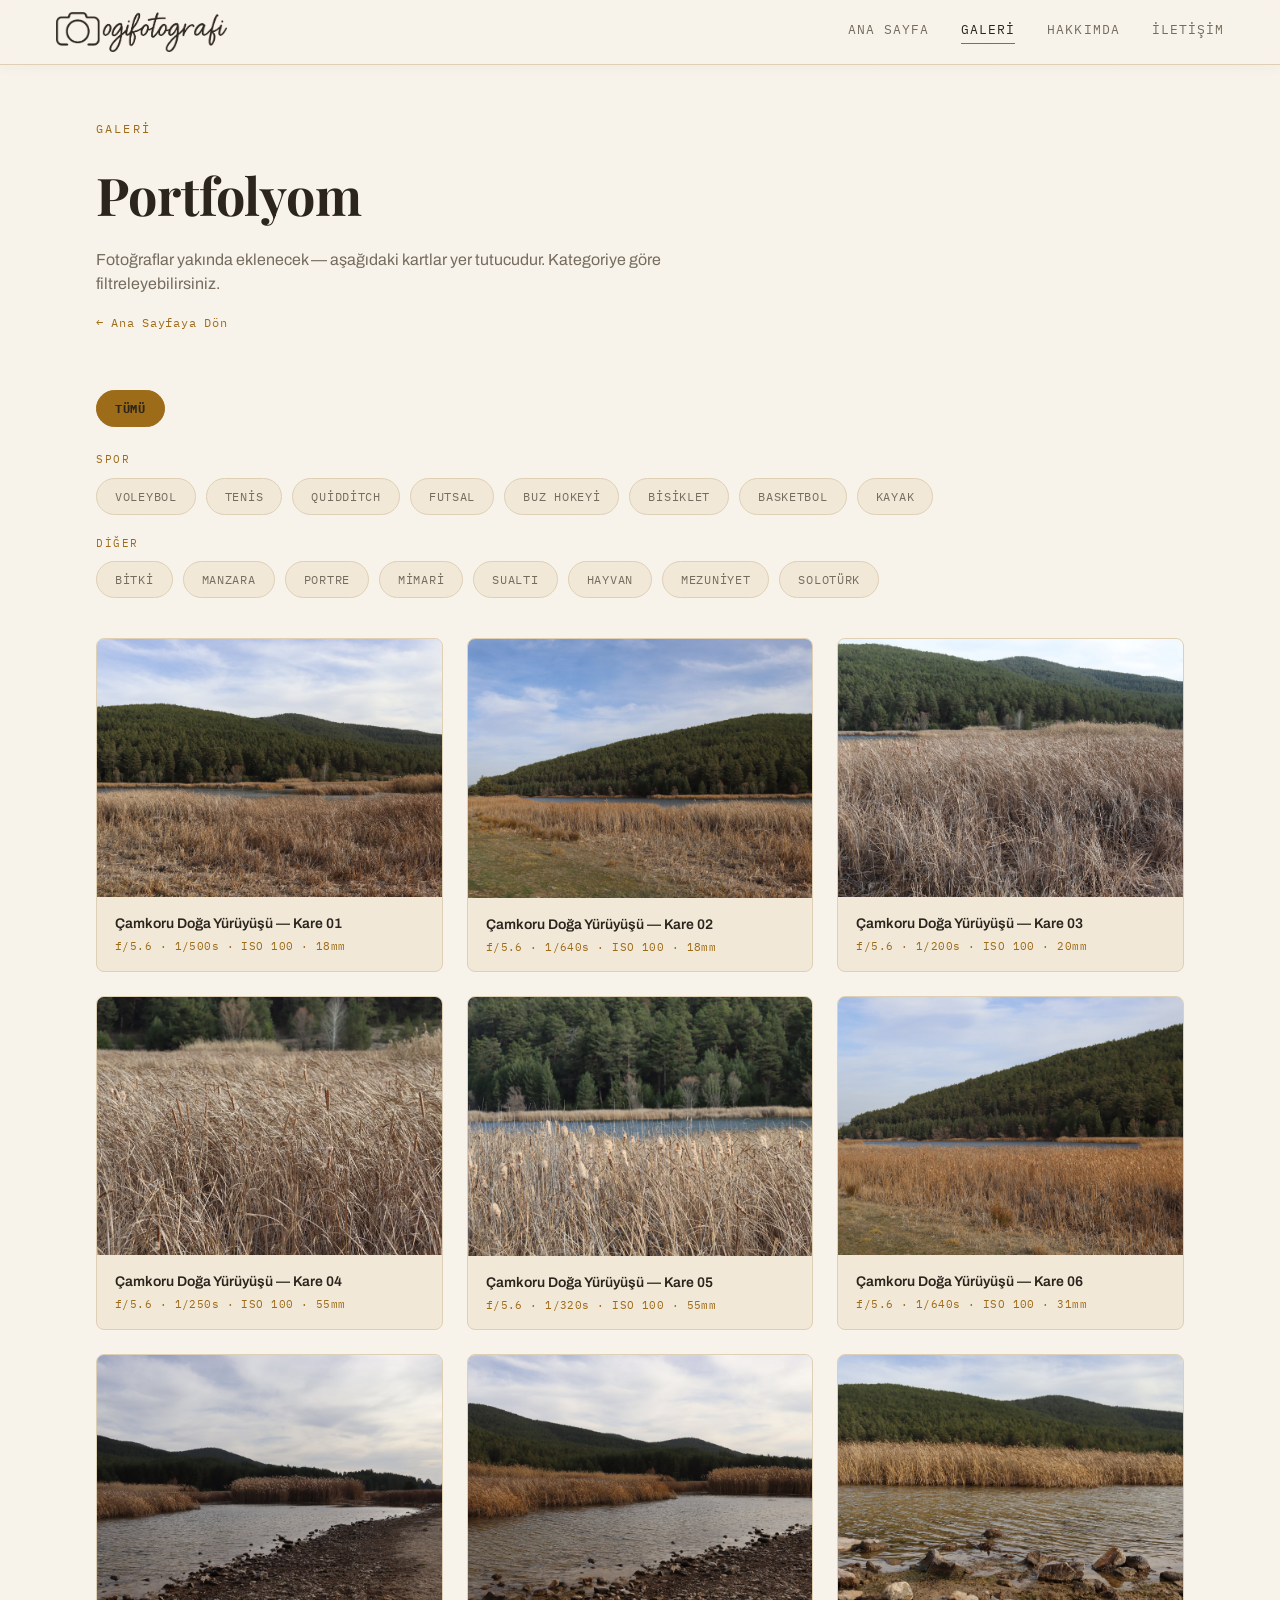
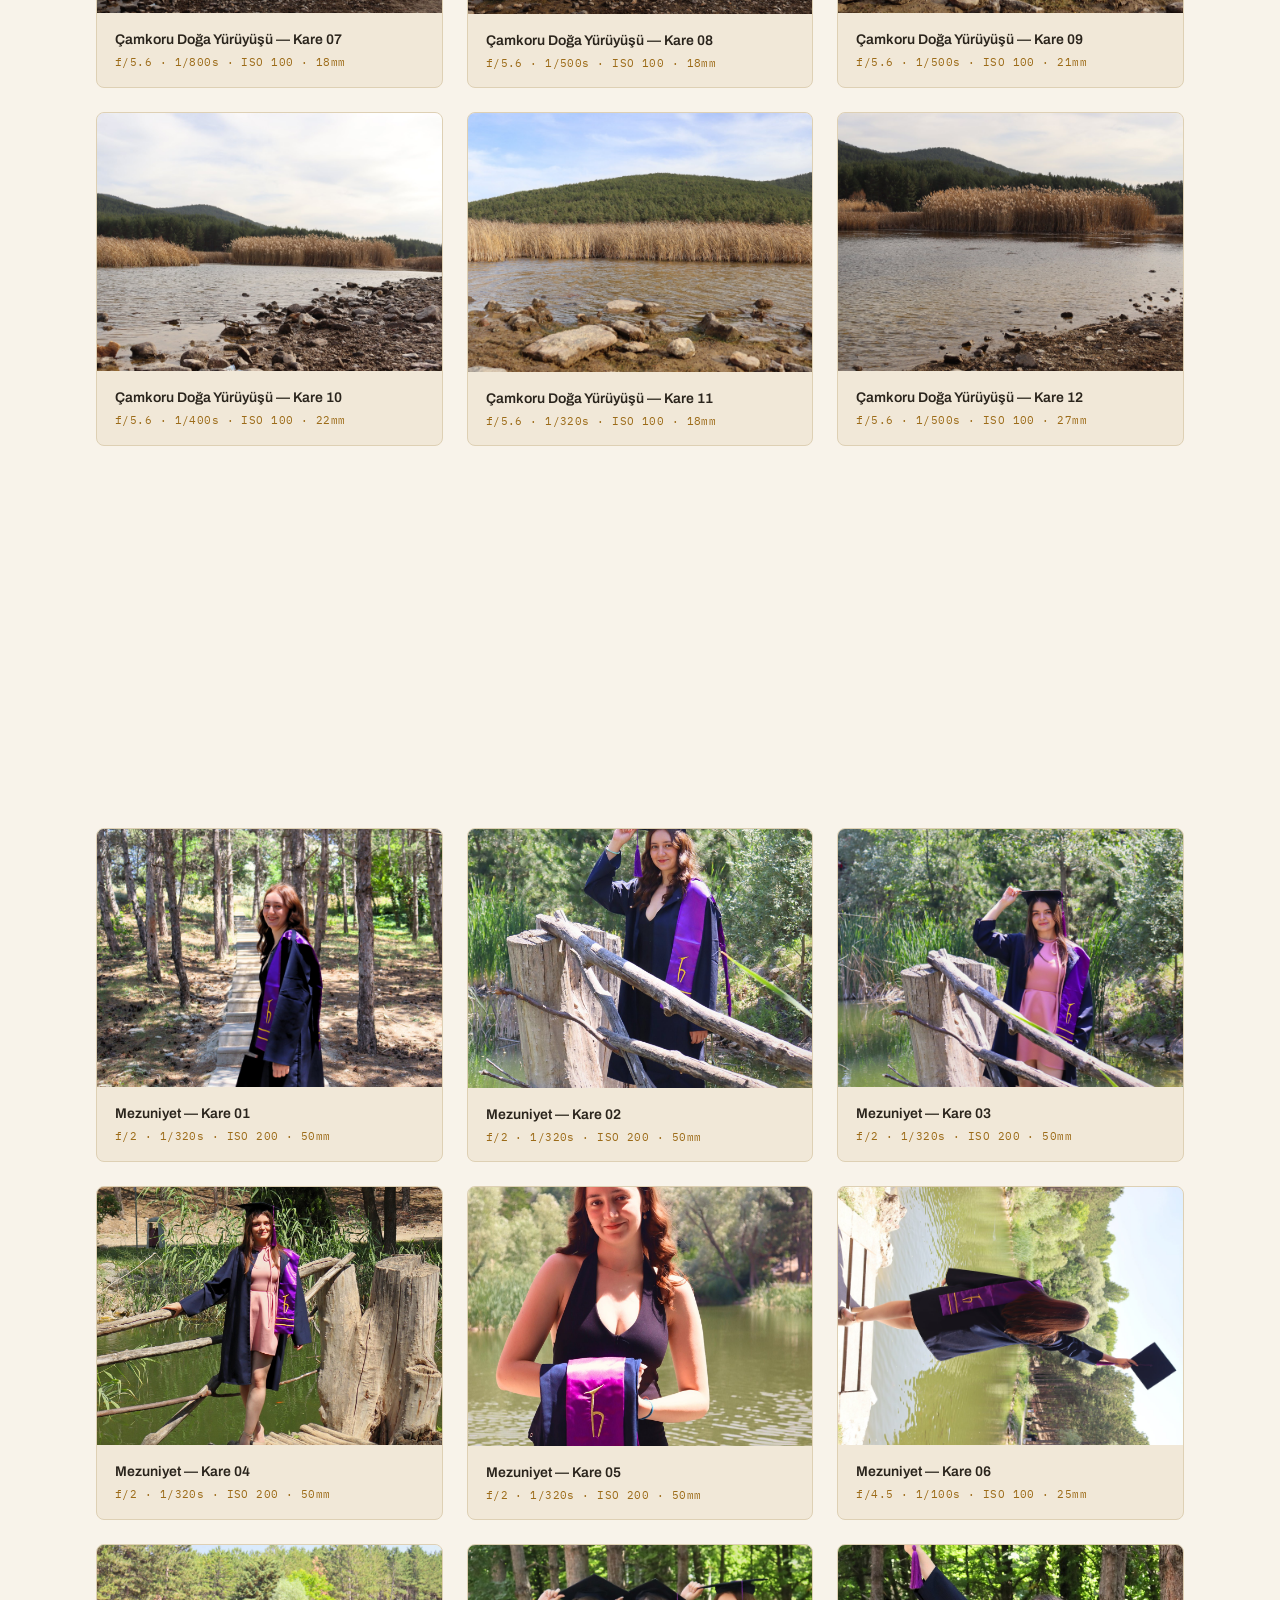
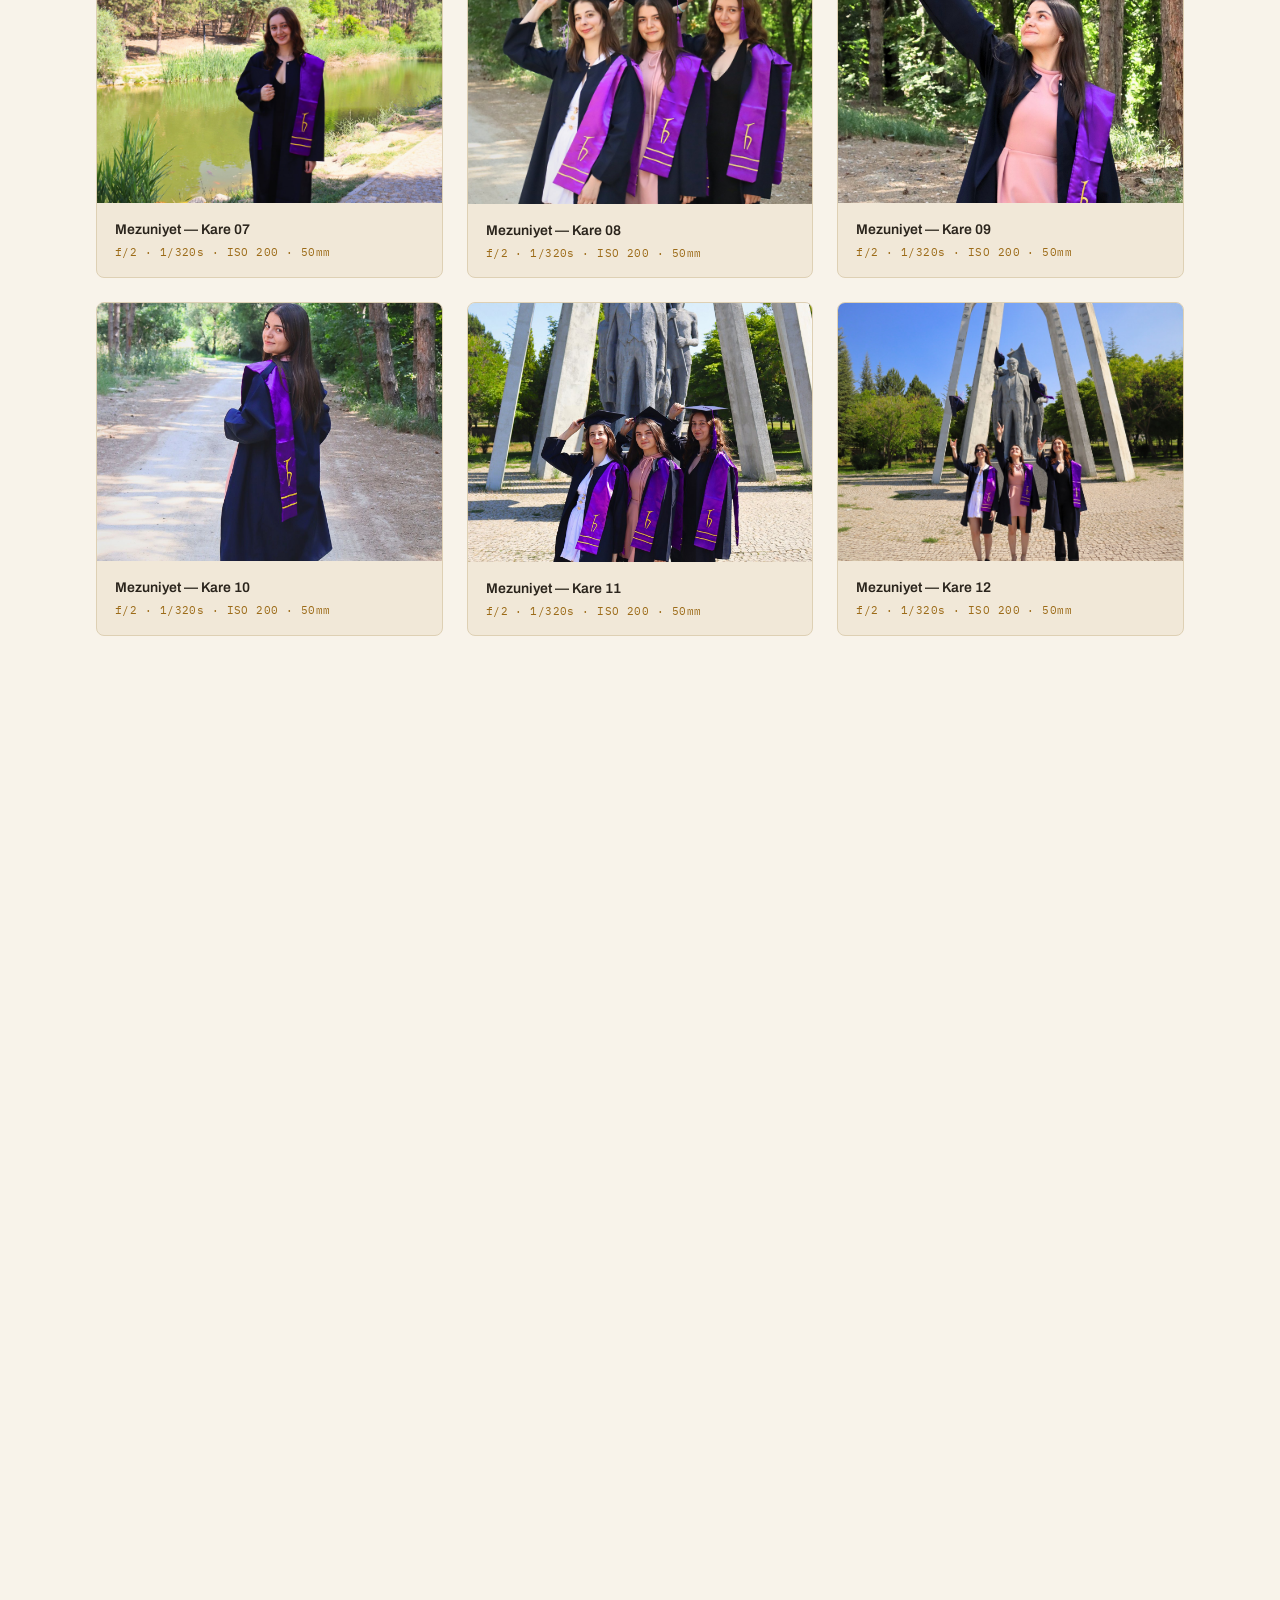
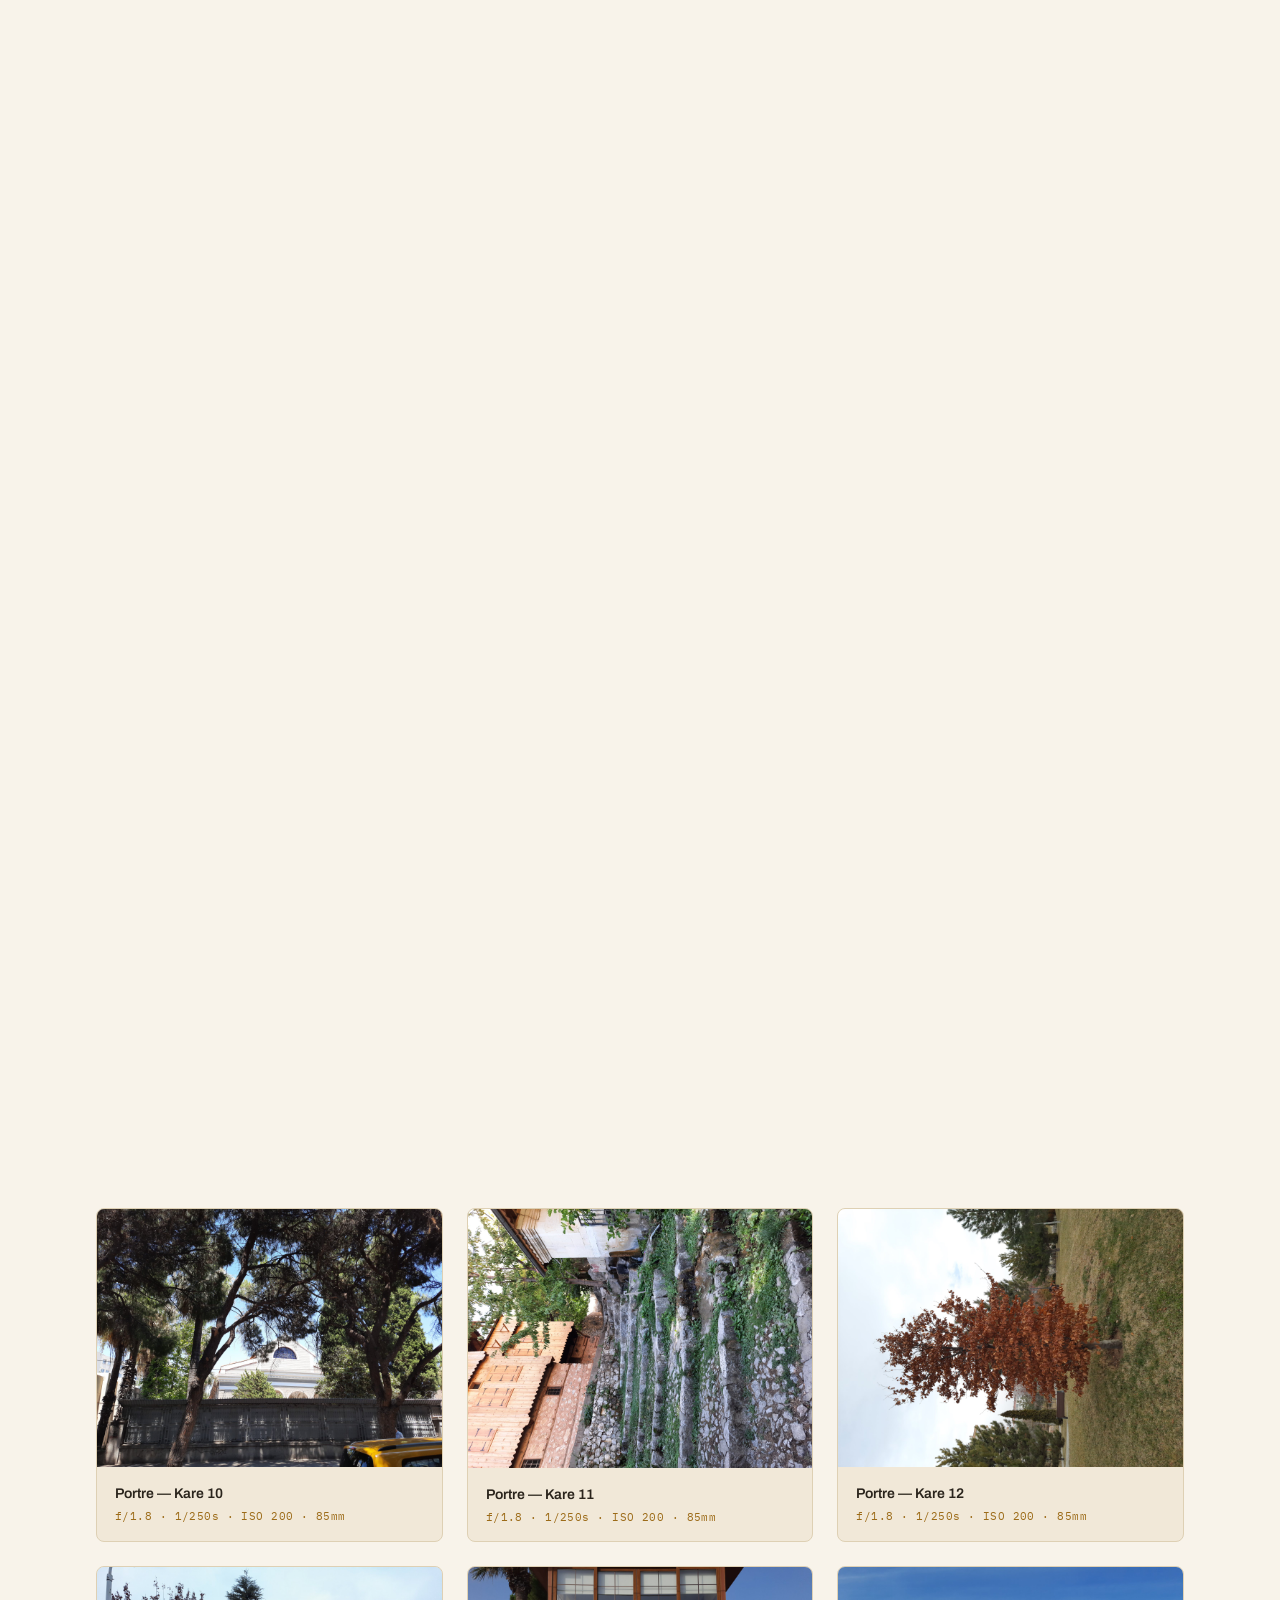
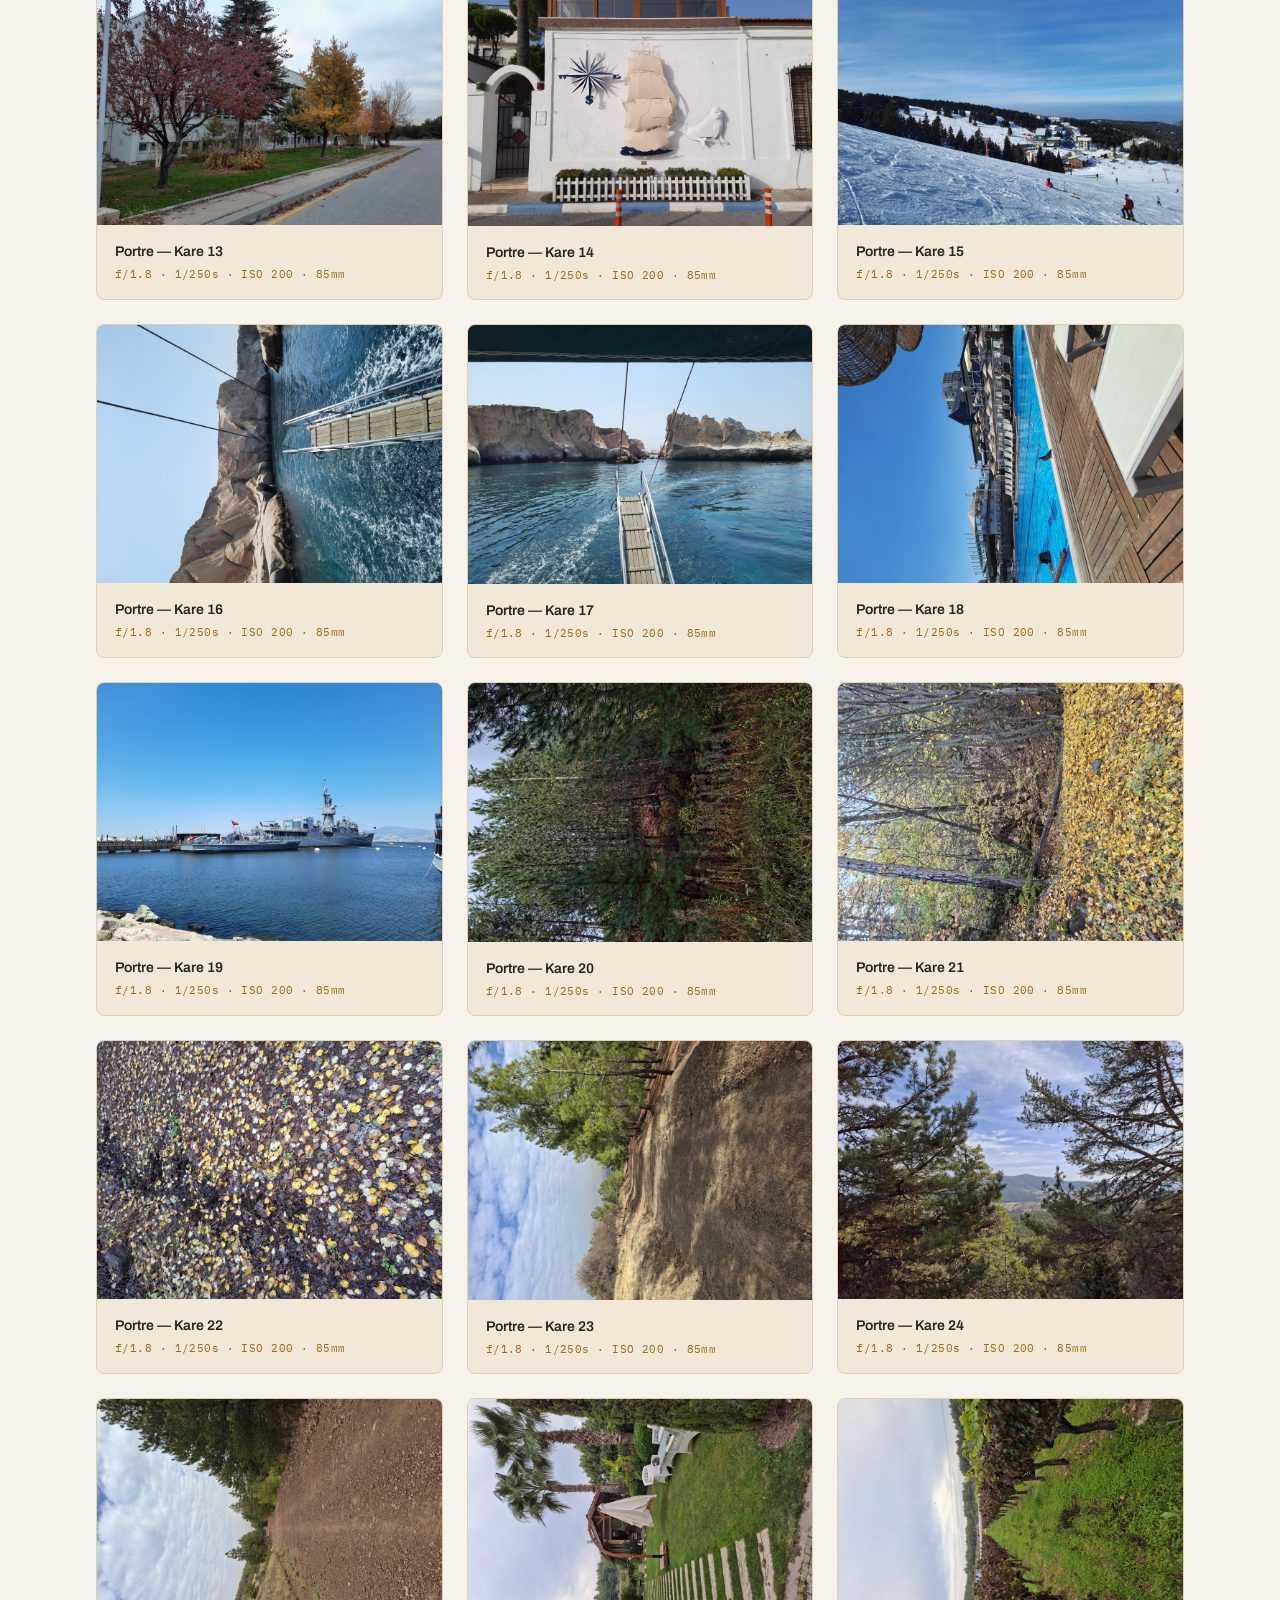
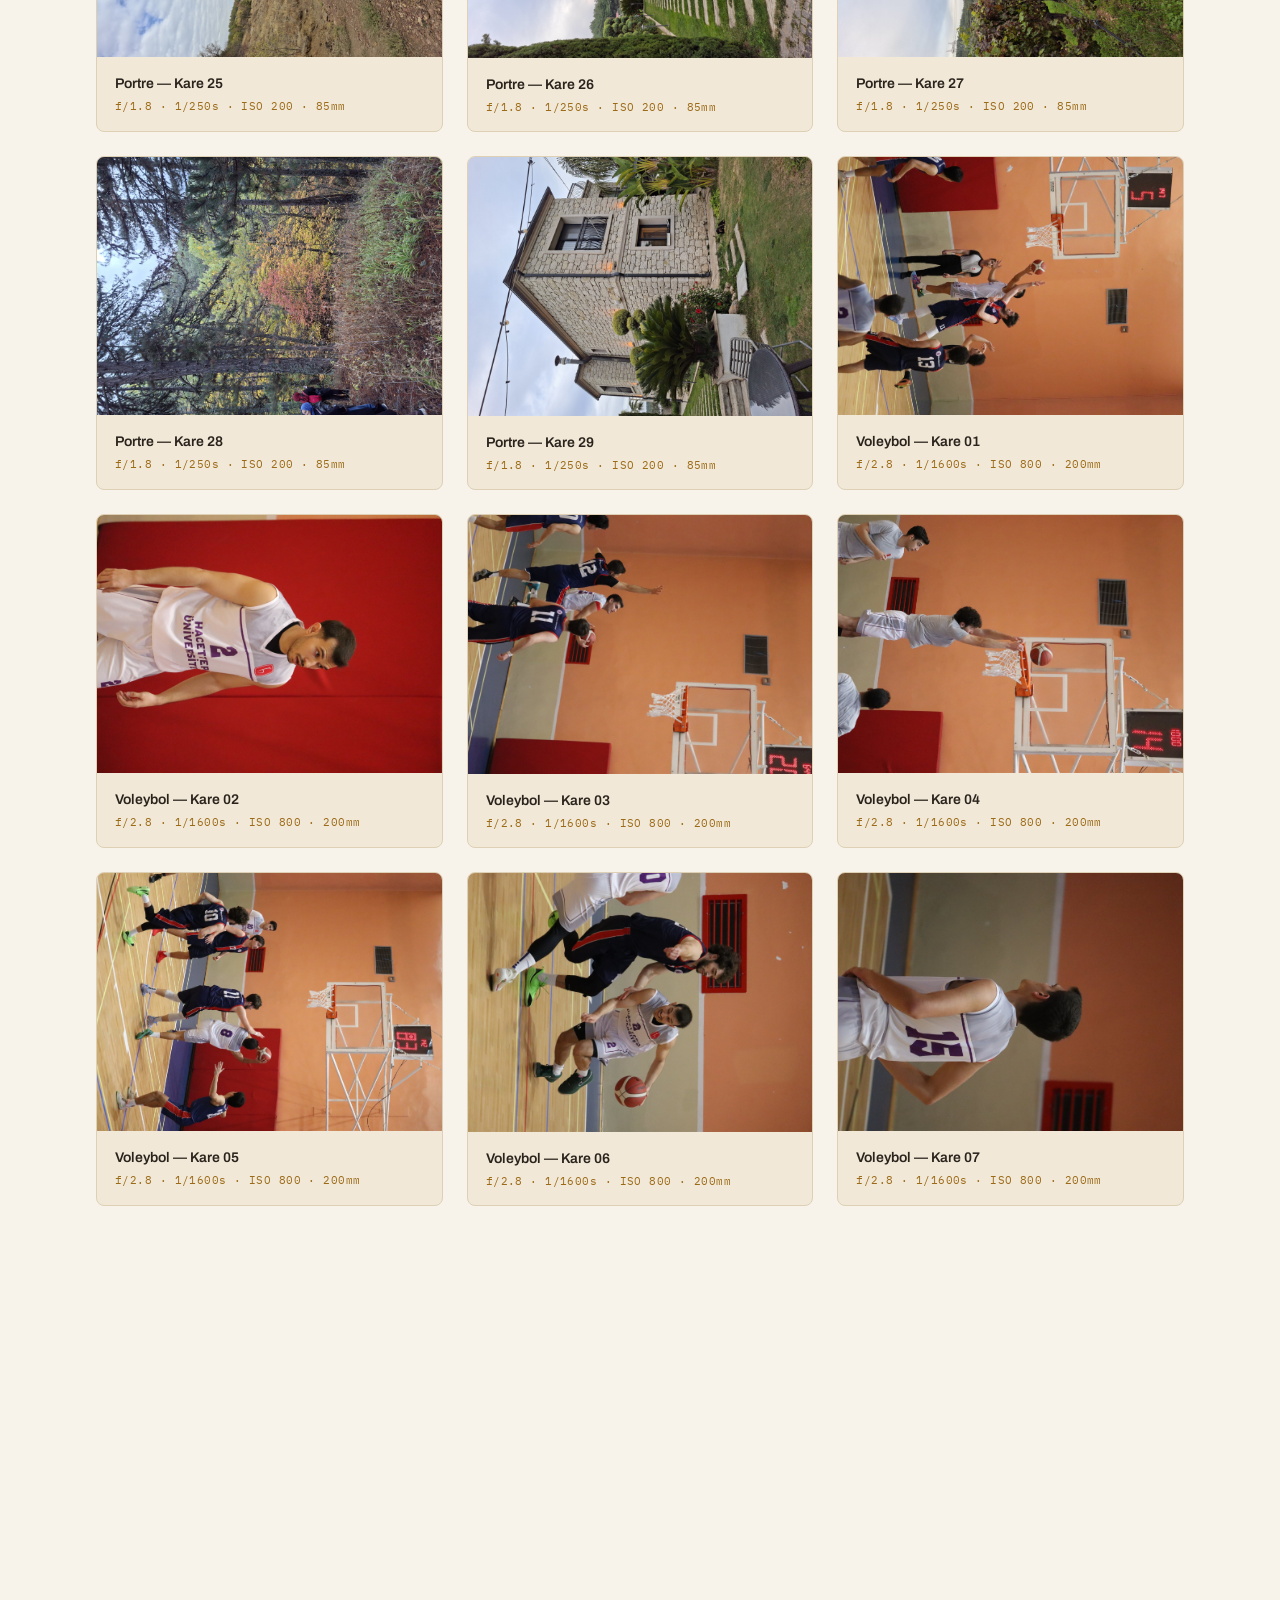
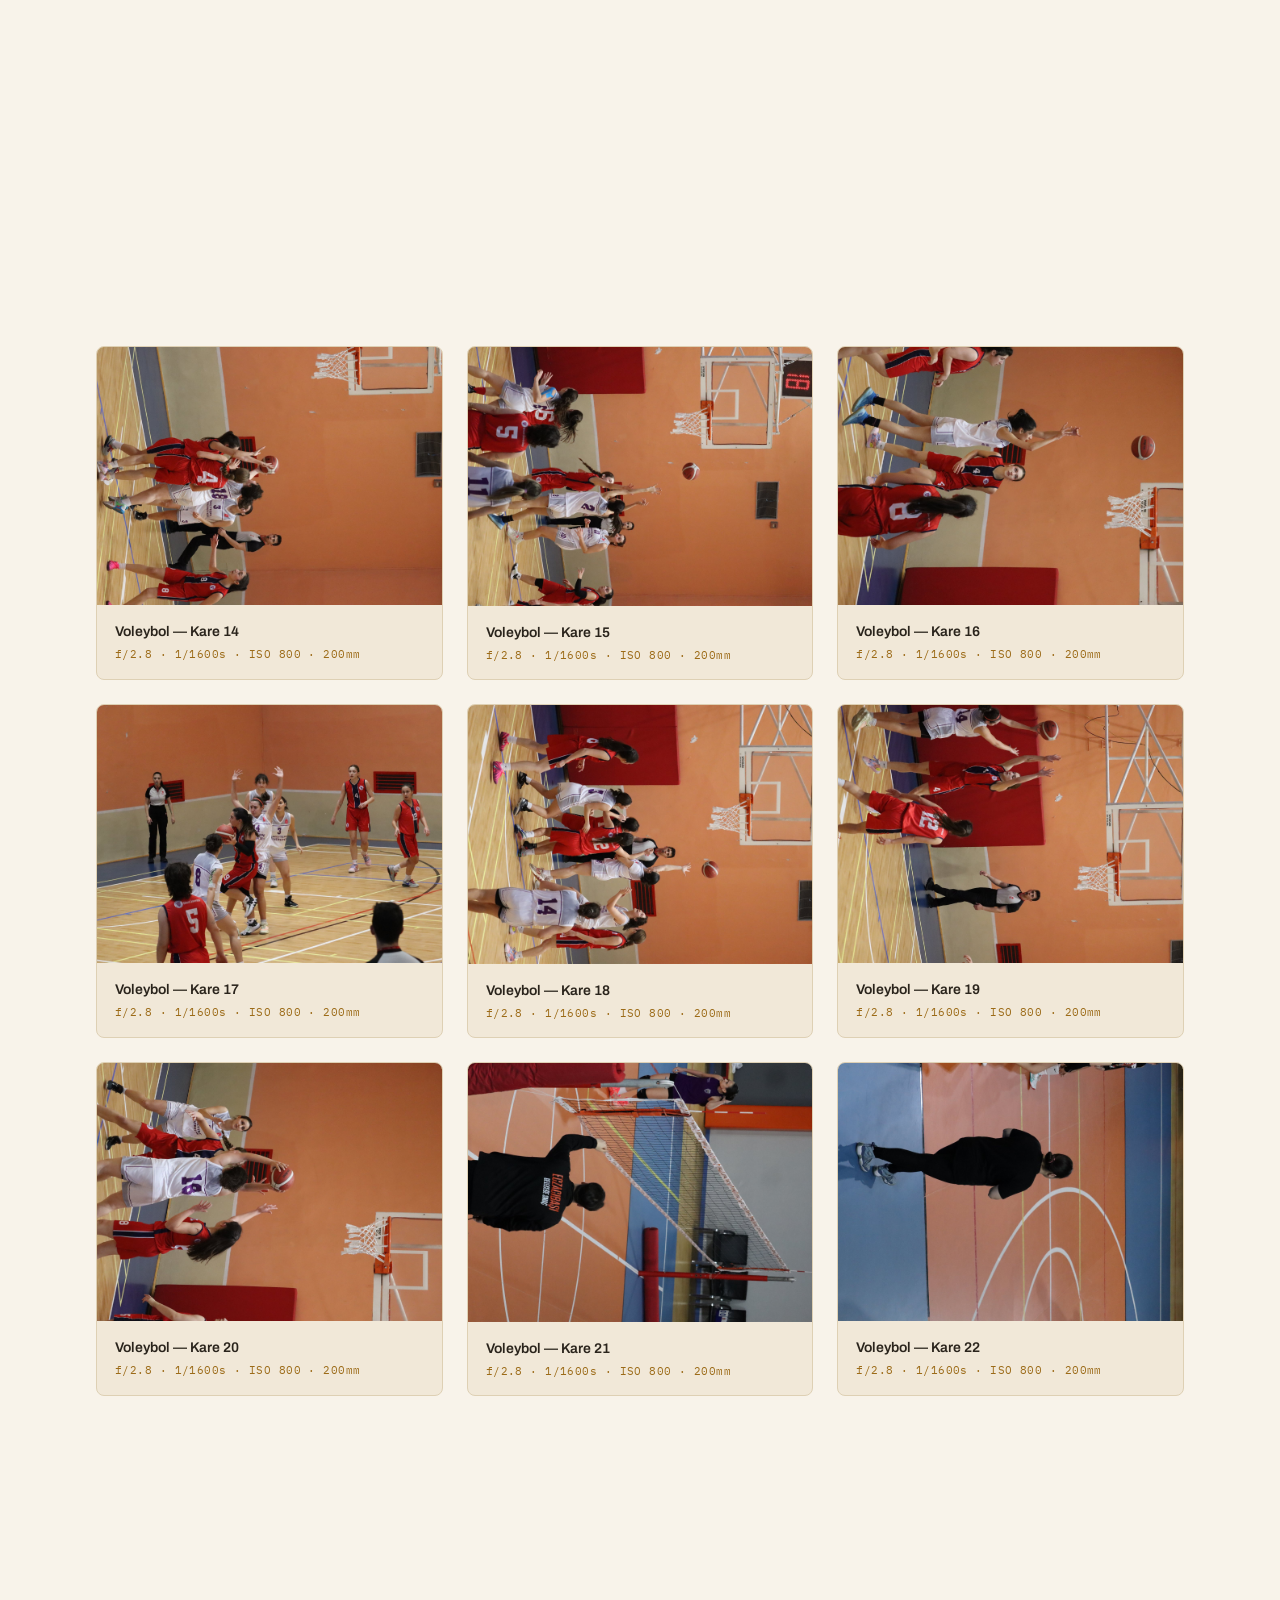
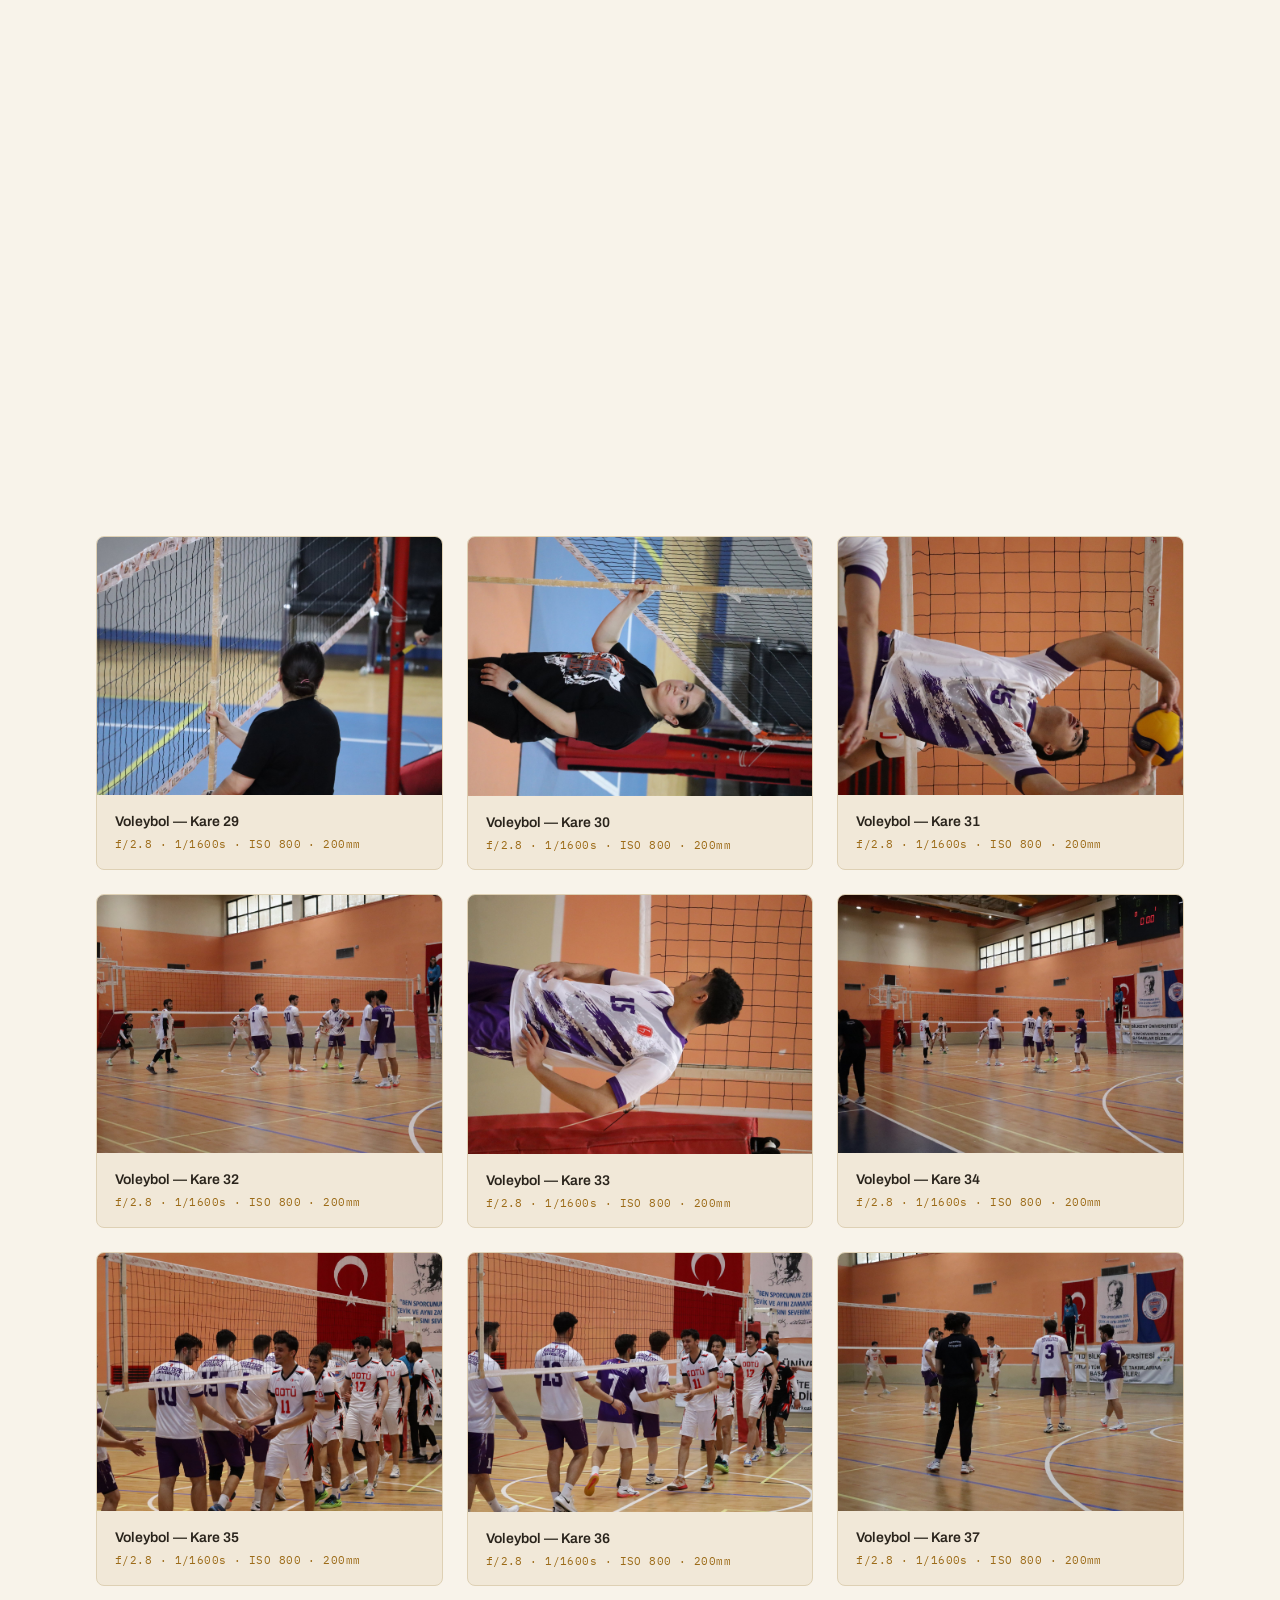
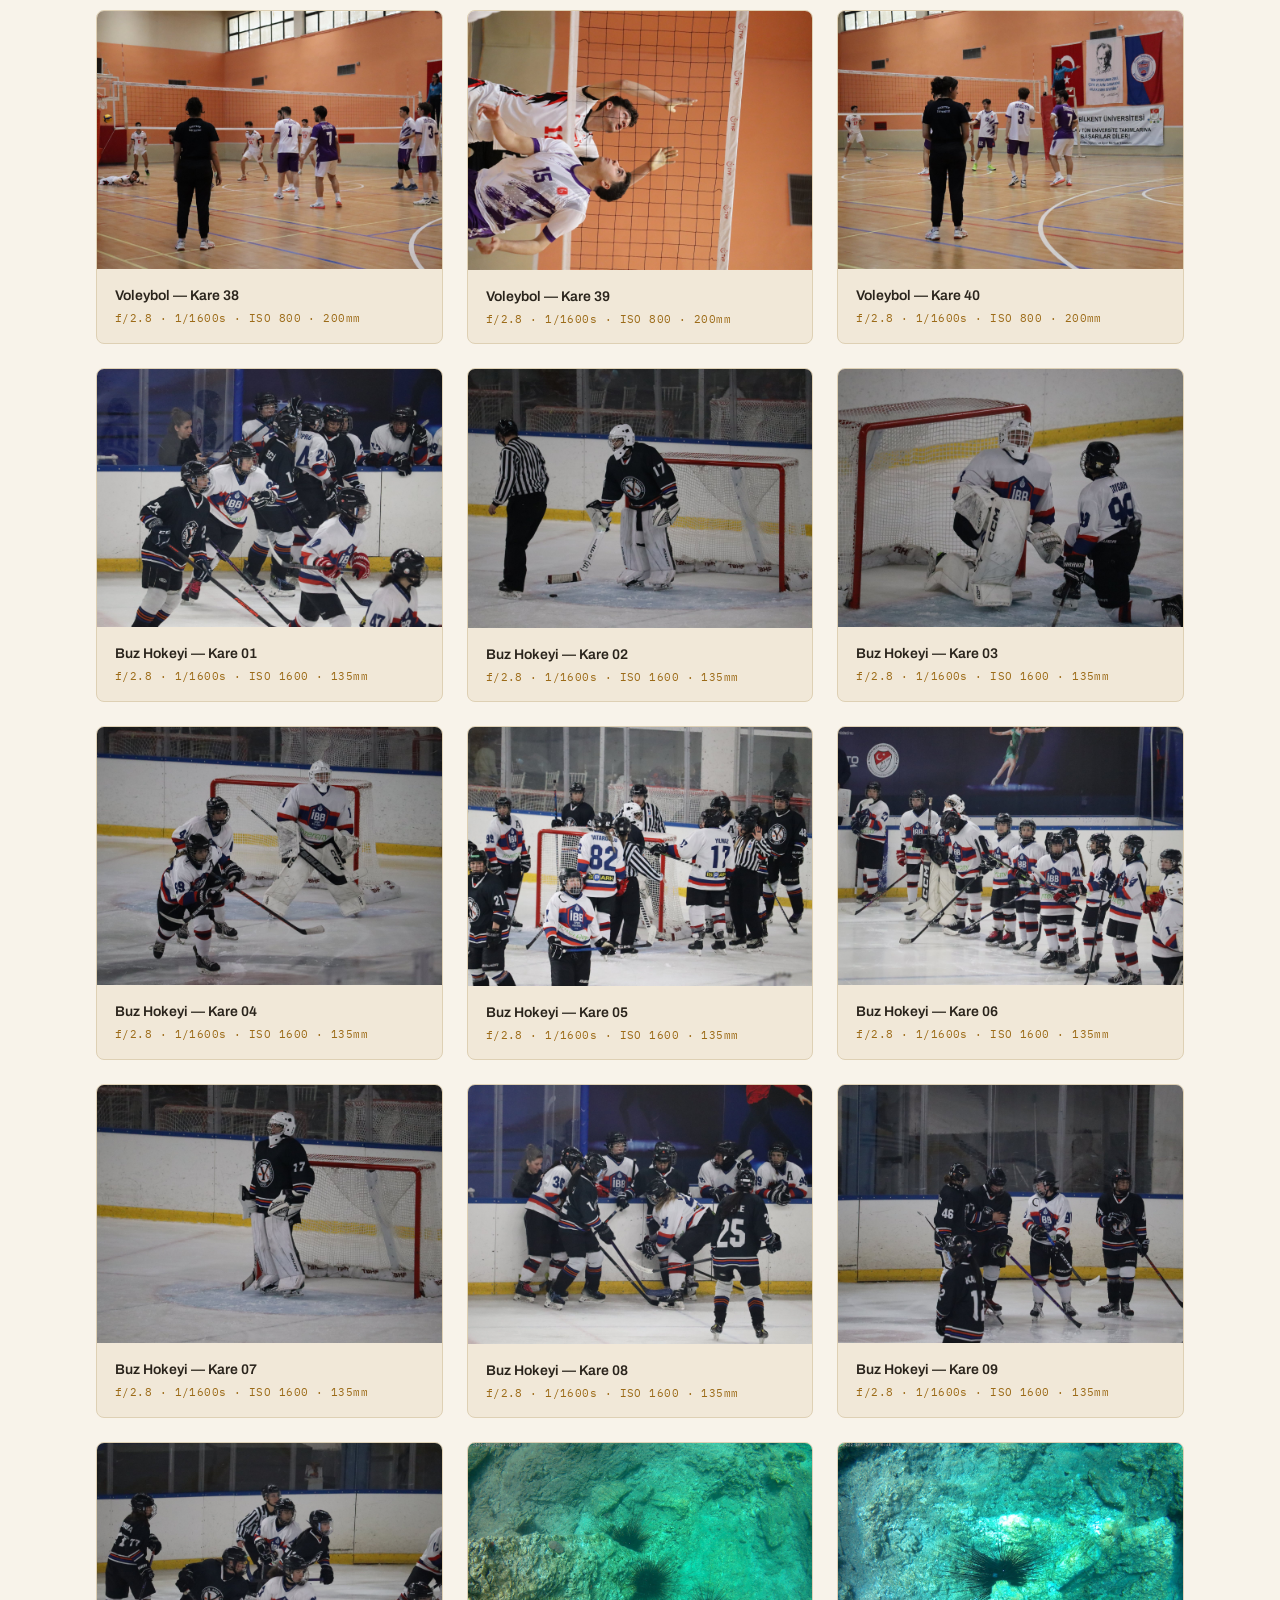
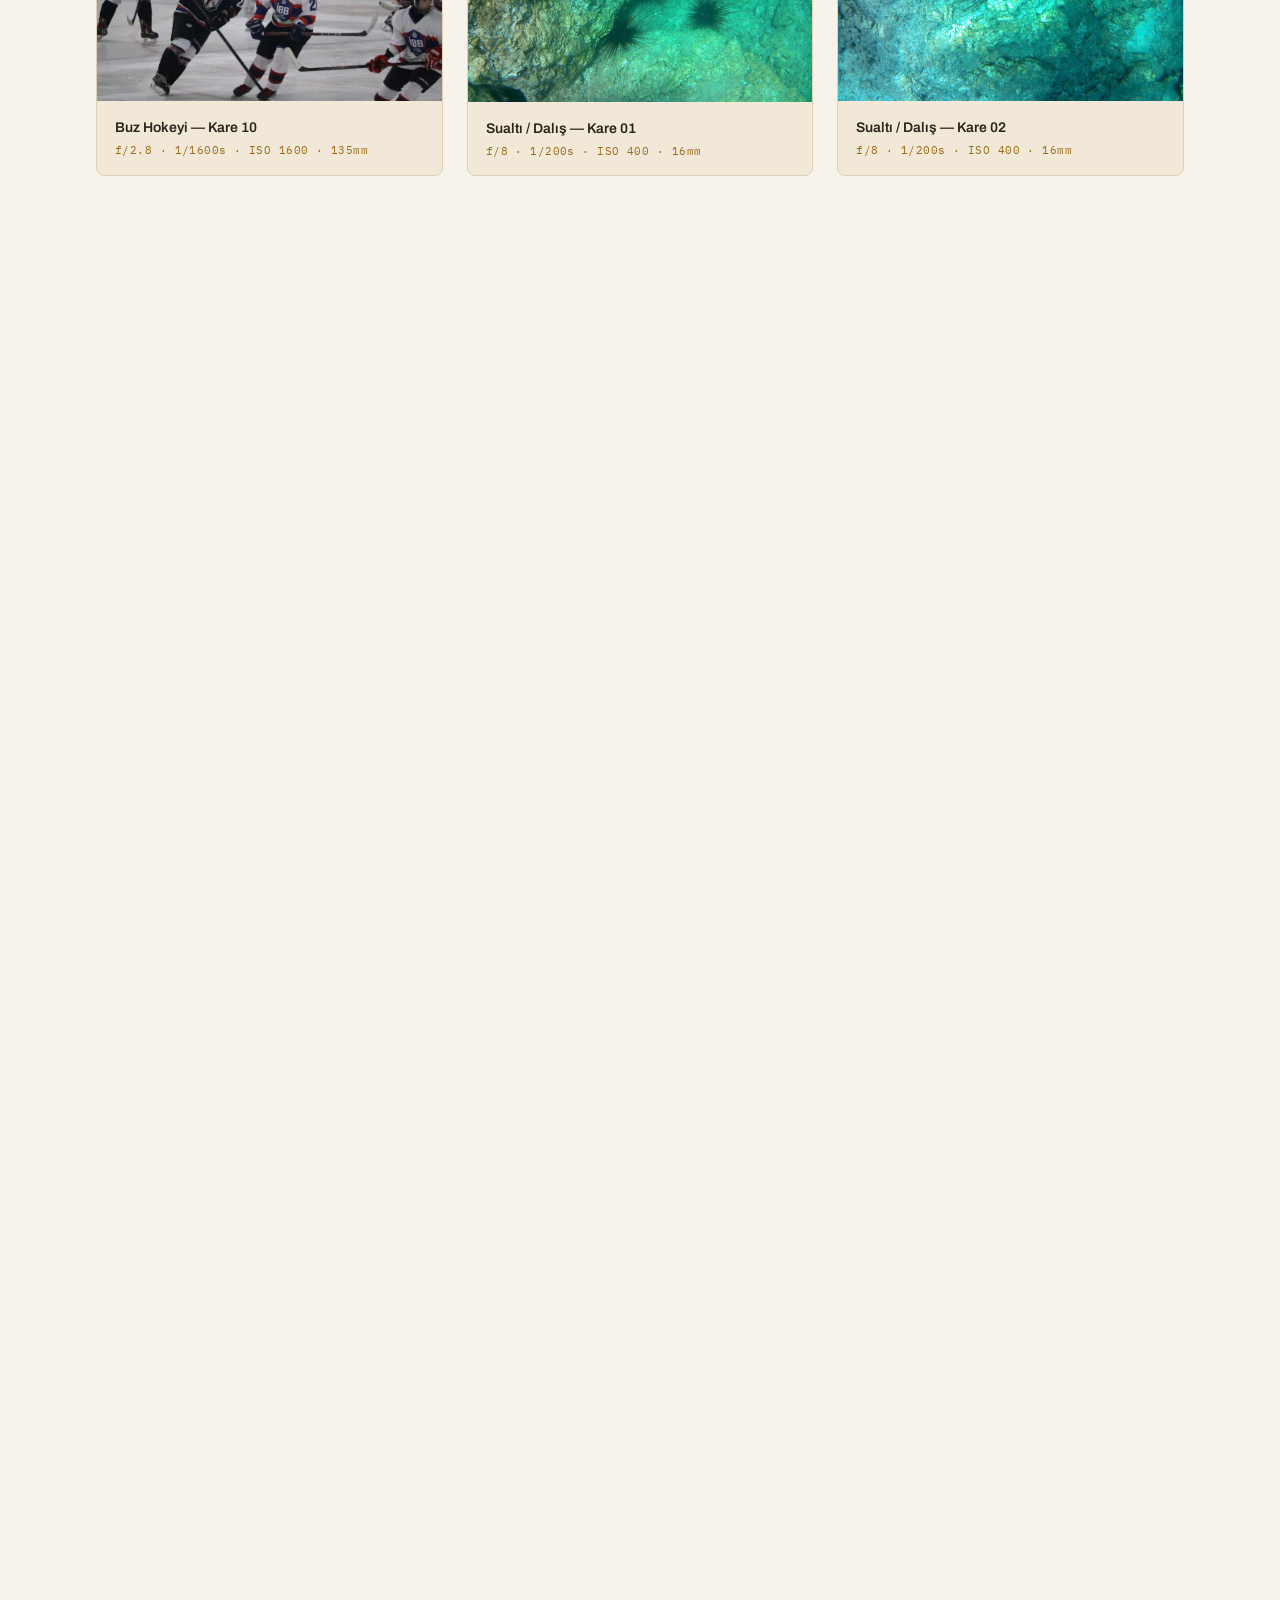
==== commit a7f320ee: "Add sleek Instagram vector logo to Social contact links and Footer" ====
--- a/gallery.html
+++ b/gallery.html
@@ -2403,7 +2403,10 @@
     <div class="footer-col">
       <span class="footer-col-title">İletişim</span>
       <a href="mailto:ogulcanilkilinc@gmail.com">ogulcanilkilinc@gmail.com</a>
-      <a href="https://www.instagram.com/ogifotografi/" target="_blank" rel="noopener">Instagram</a>
+      <a href="https://www.instagram.com/ogifotografi/" target="_blank" rel="noopener" style="display: inline-flex; align-items: center; gap: 8px;">
+        <svg width="18" height="18" viewBox="0 0 24 24" fill="none" stroke="currentColor" stroke-width="2" stroke-linecap="round" stroke-linejoin="round" aria-hidden="true"><rect x="2" y="2" width="20" height="20" rx="5" ry="5"></rect><path d="M16 11.37A4 4 0 1 1 12.63 8 4 4 0 0 1 16 11.37z"></path><line x1="17.5" y1="6.5" x2="17.51" y2="6.5"></line></svg>
+        <span>Instagram</span>
+      </a>
       <span class="footer-plain">Ankara, Türkiye</span>
     </div>
   </div>
--- a/css/style.css
+++ b/css/style.css
@@ -341,6 +341,25 @@
   margin: 0 0 14px;
 }
 .section-sub { color: var(--steel); font-size: 16px; margin: 0; }
+.social-links a {
+  display: inline-flex;
+  align-items: center;
+  gap: 8px;
+}
+
+.social-links svg,
+.footer-col svg {
+  width: 18px;
+  height: 18px;
+  flex-shrink: 0;
+  stroke: currentColor;
+  transition: transform 0.25s ease;
+}
+
+.social-links a:hover svg,
+.footer-col a:hover svg {
+  transform: scale(1.15);
+}
 .back-home {
   display: inline-block;
   margin-top: 18px;
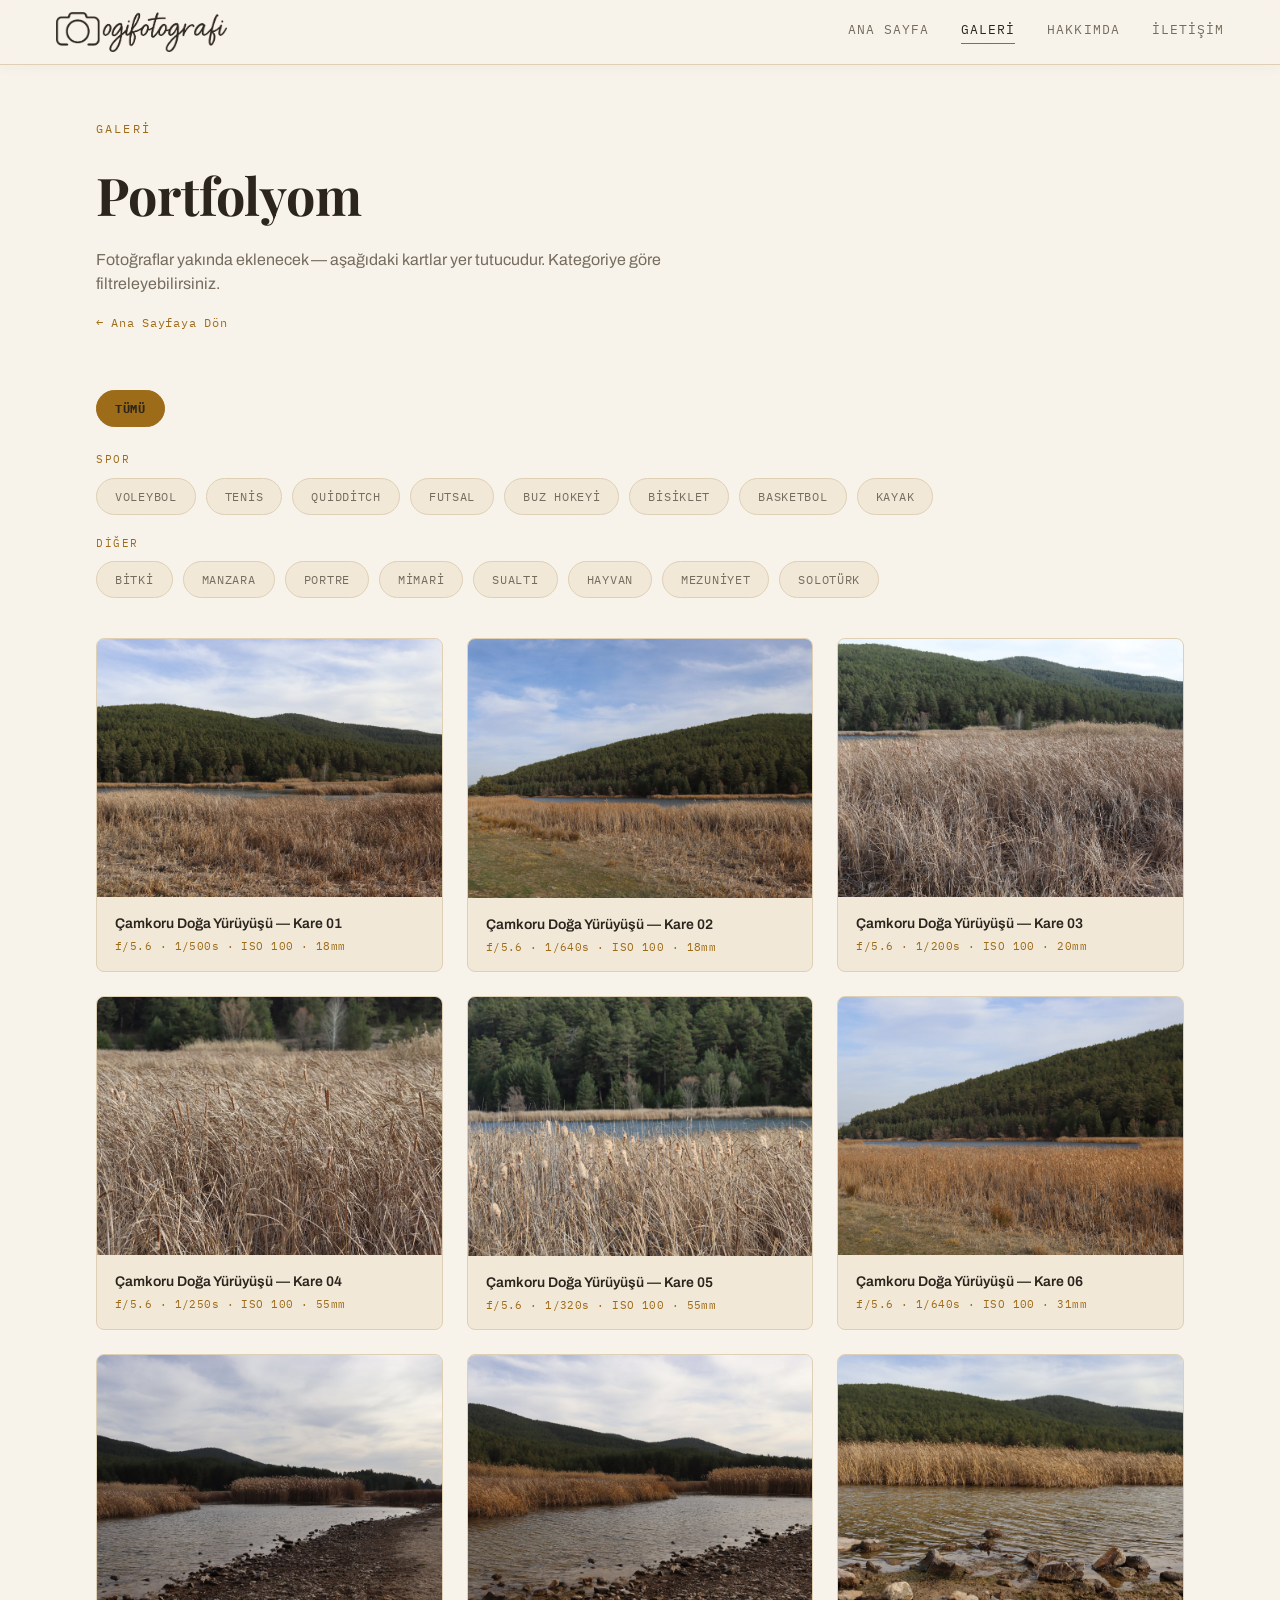
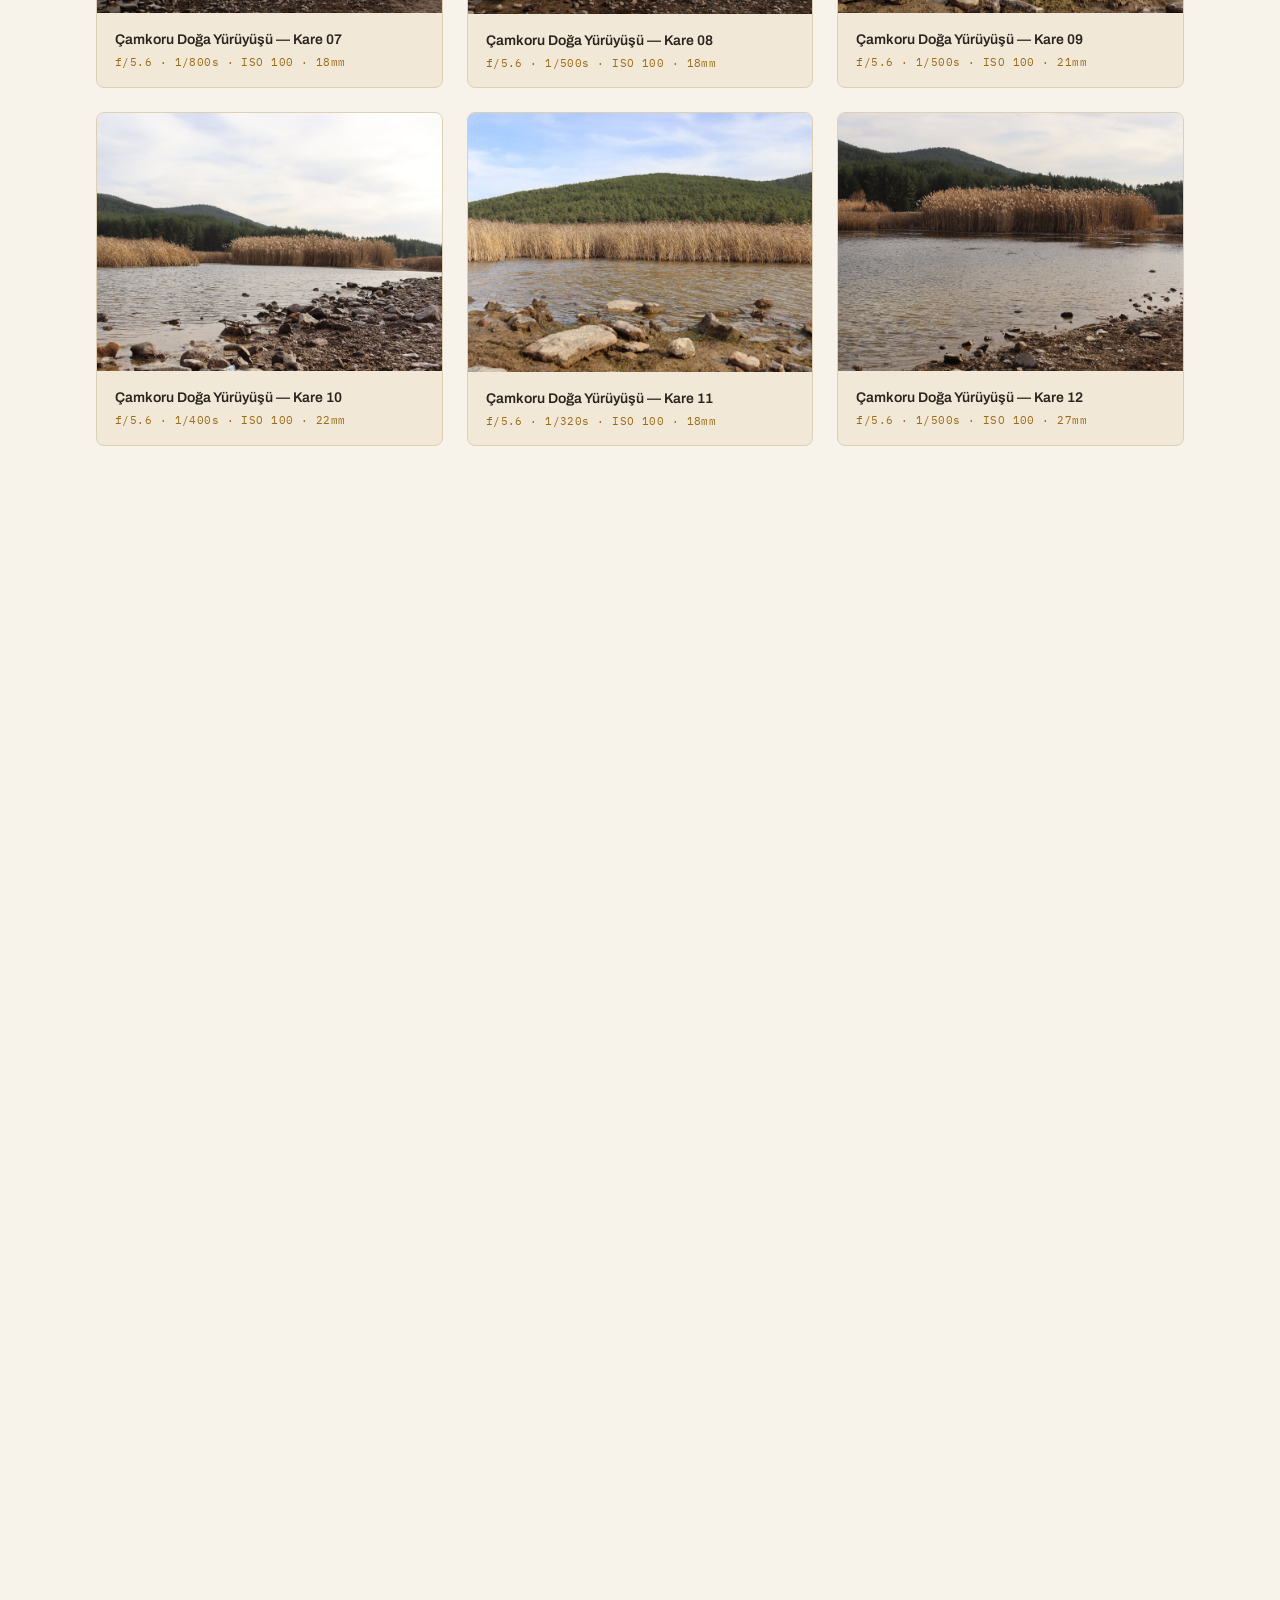
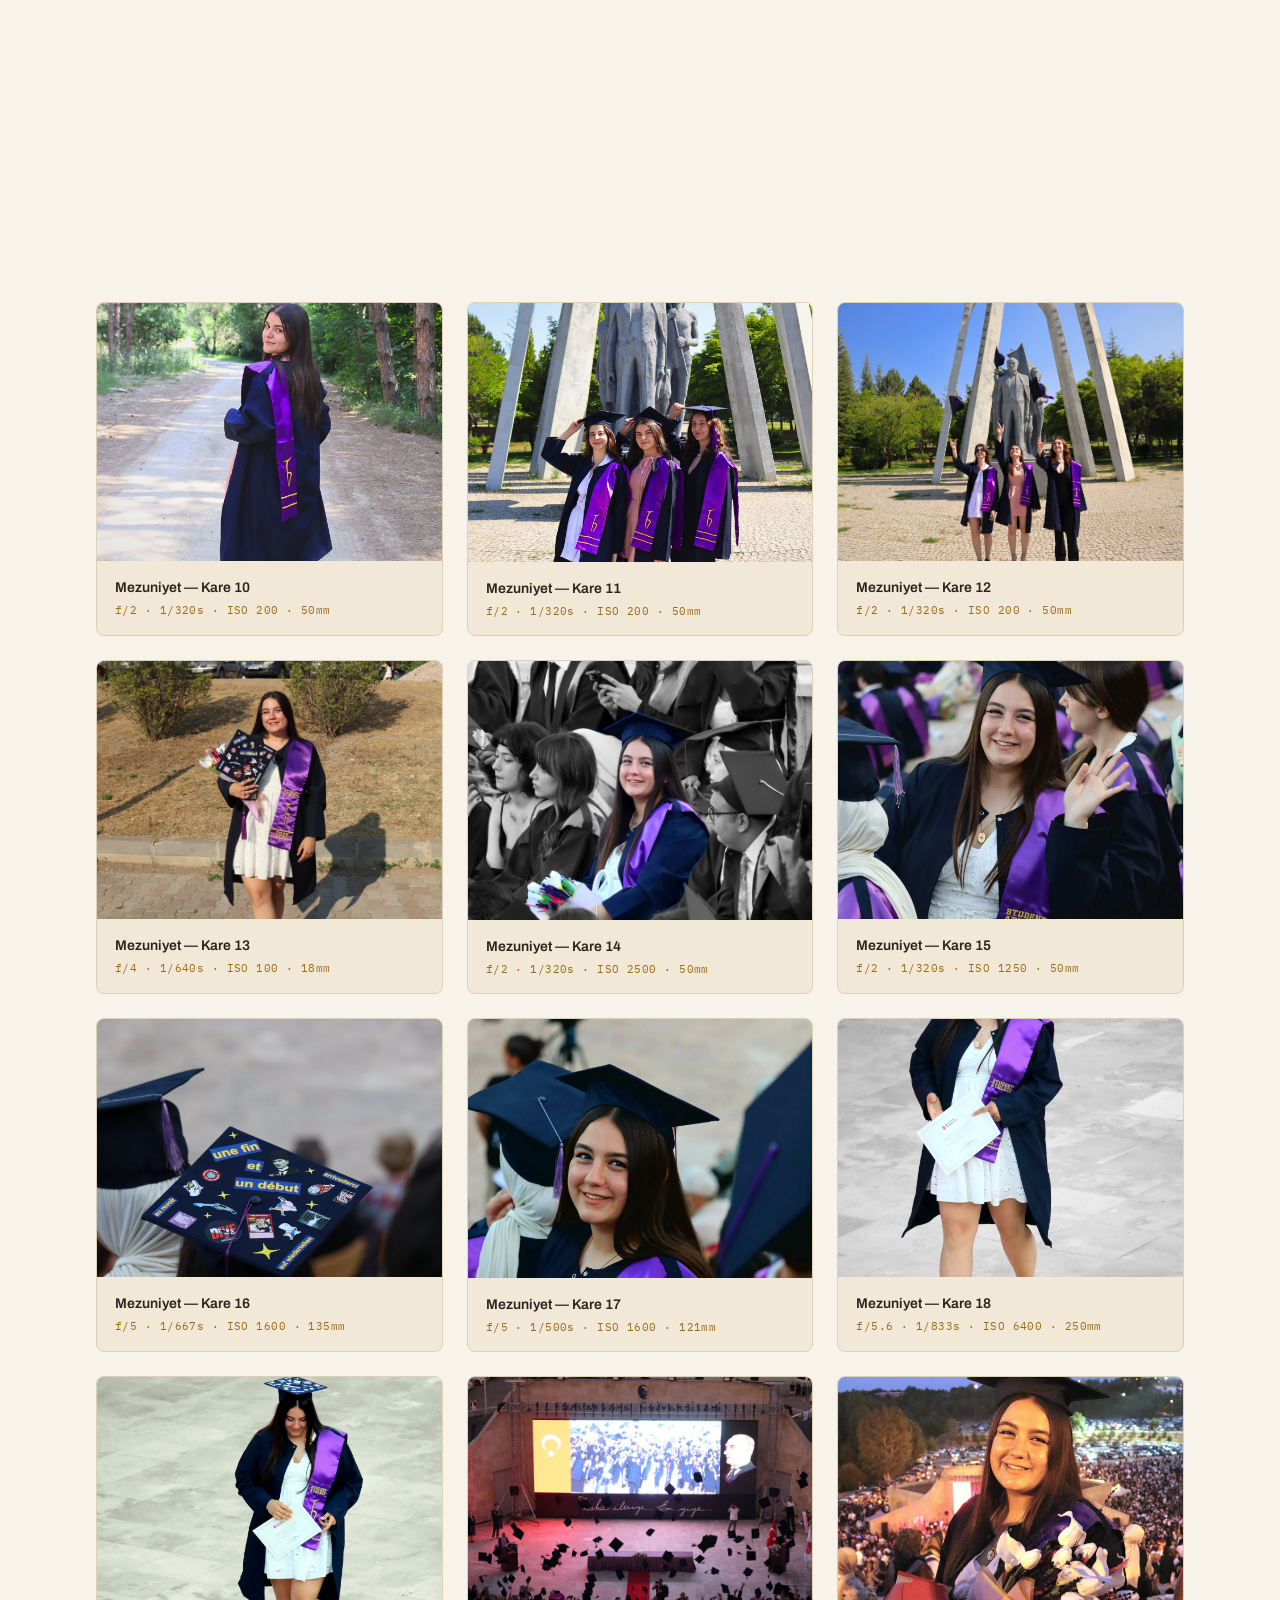
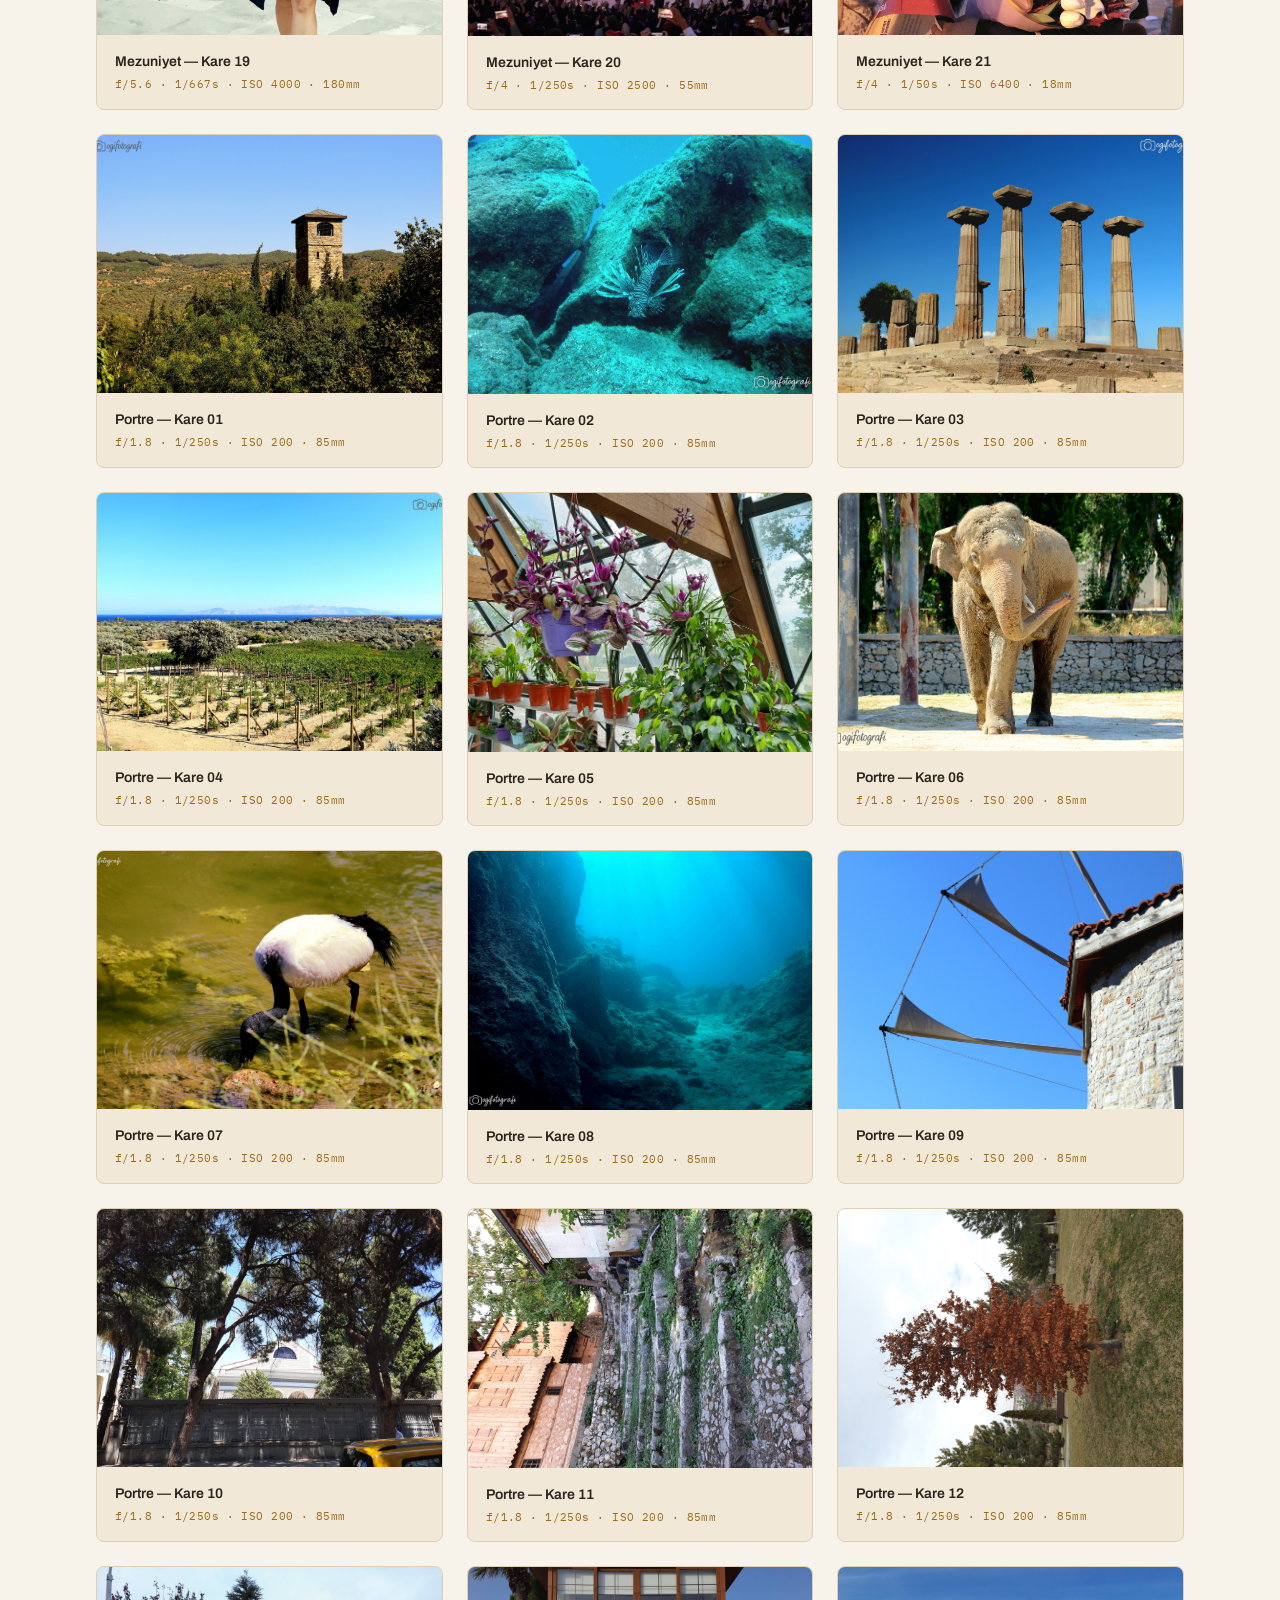
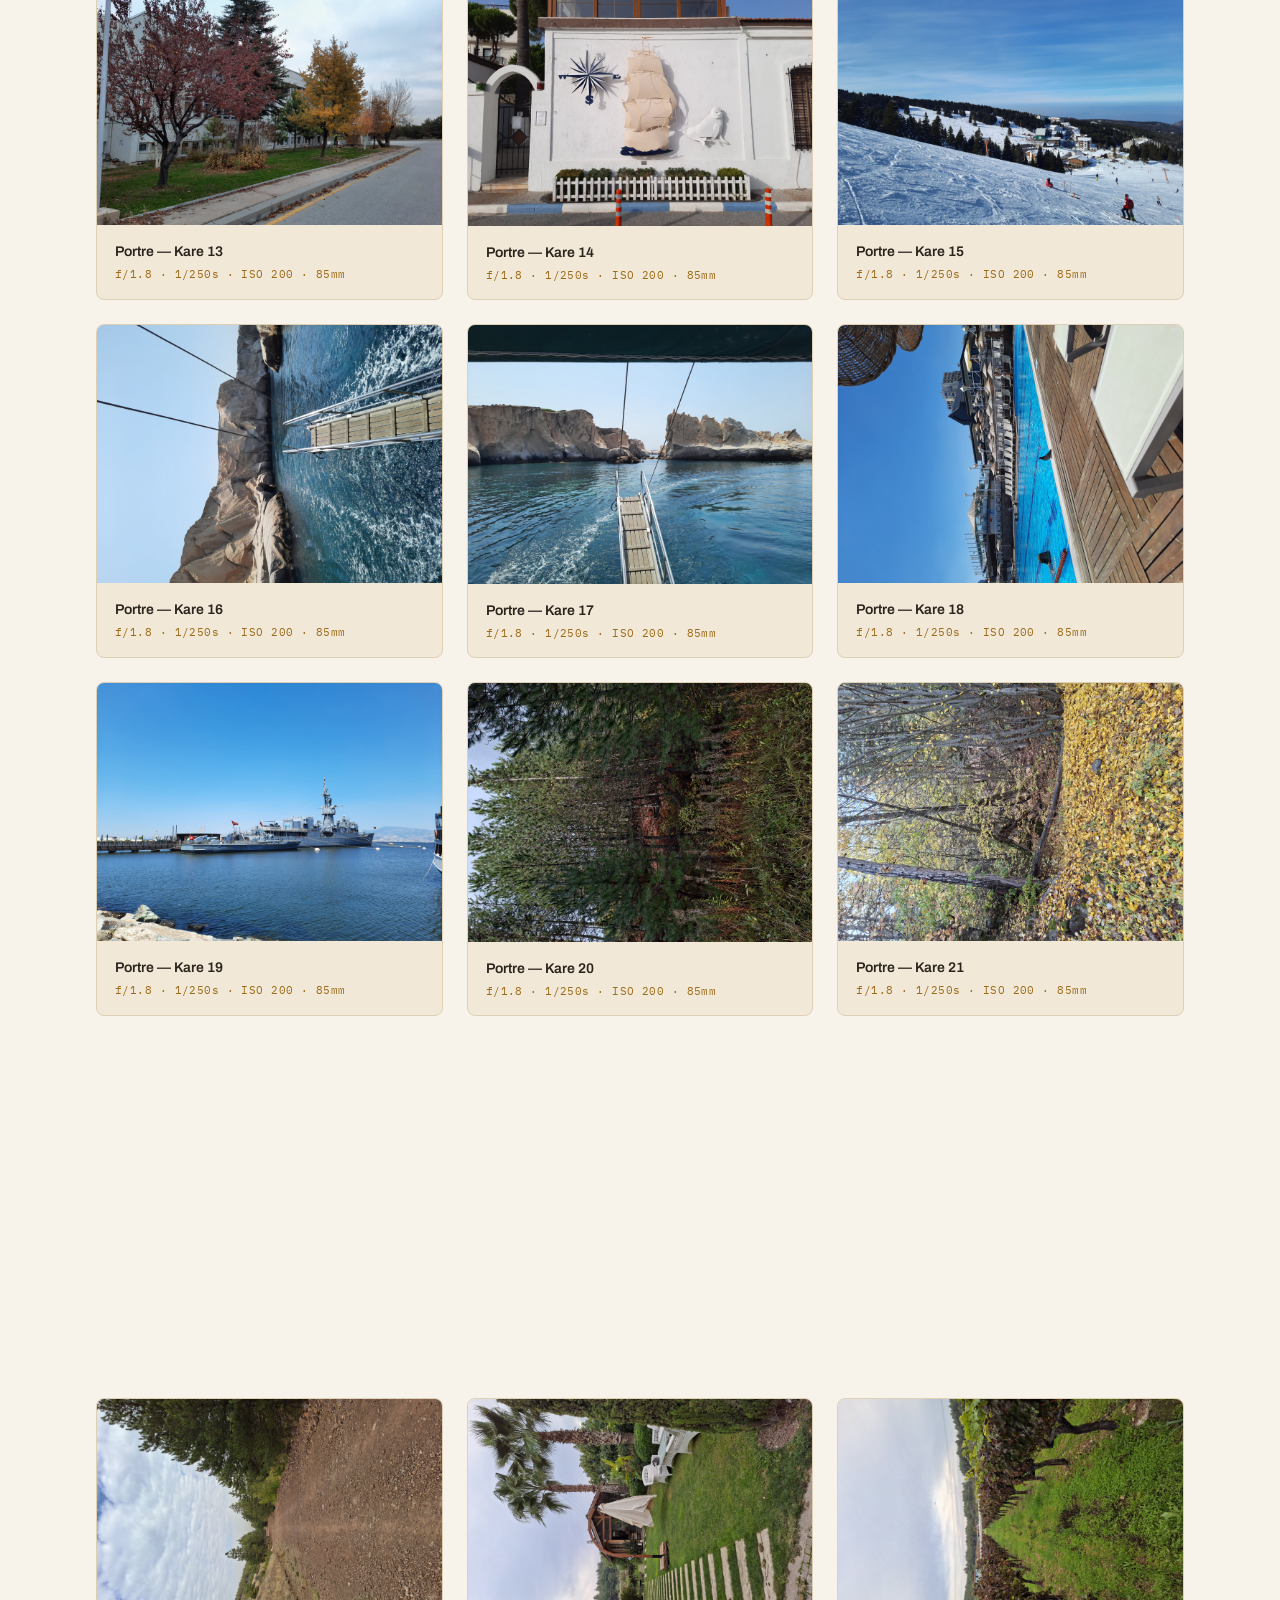
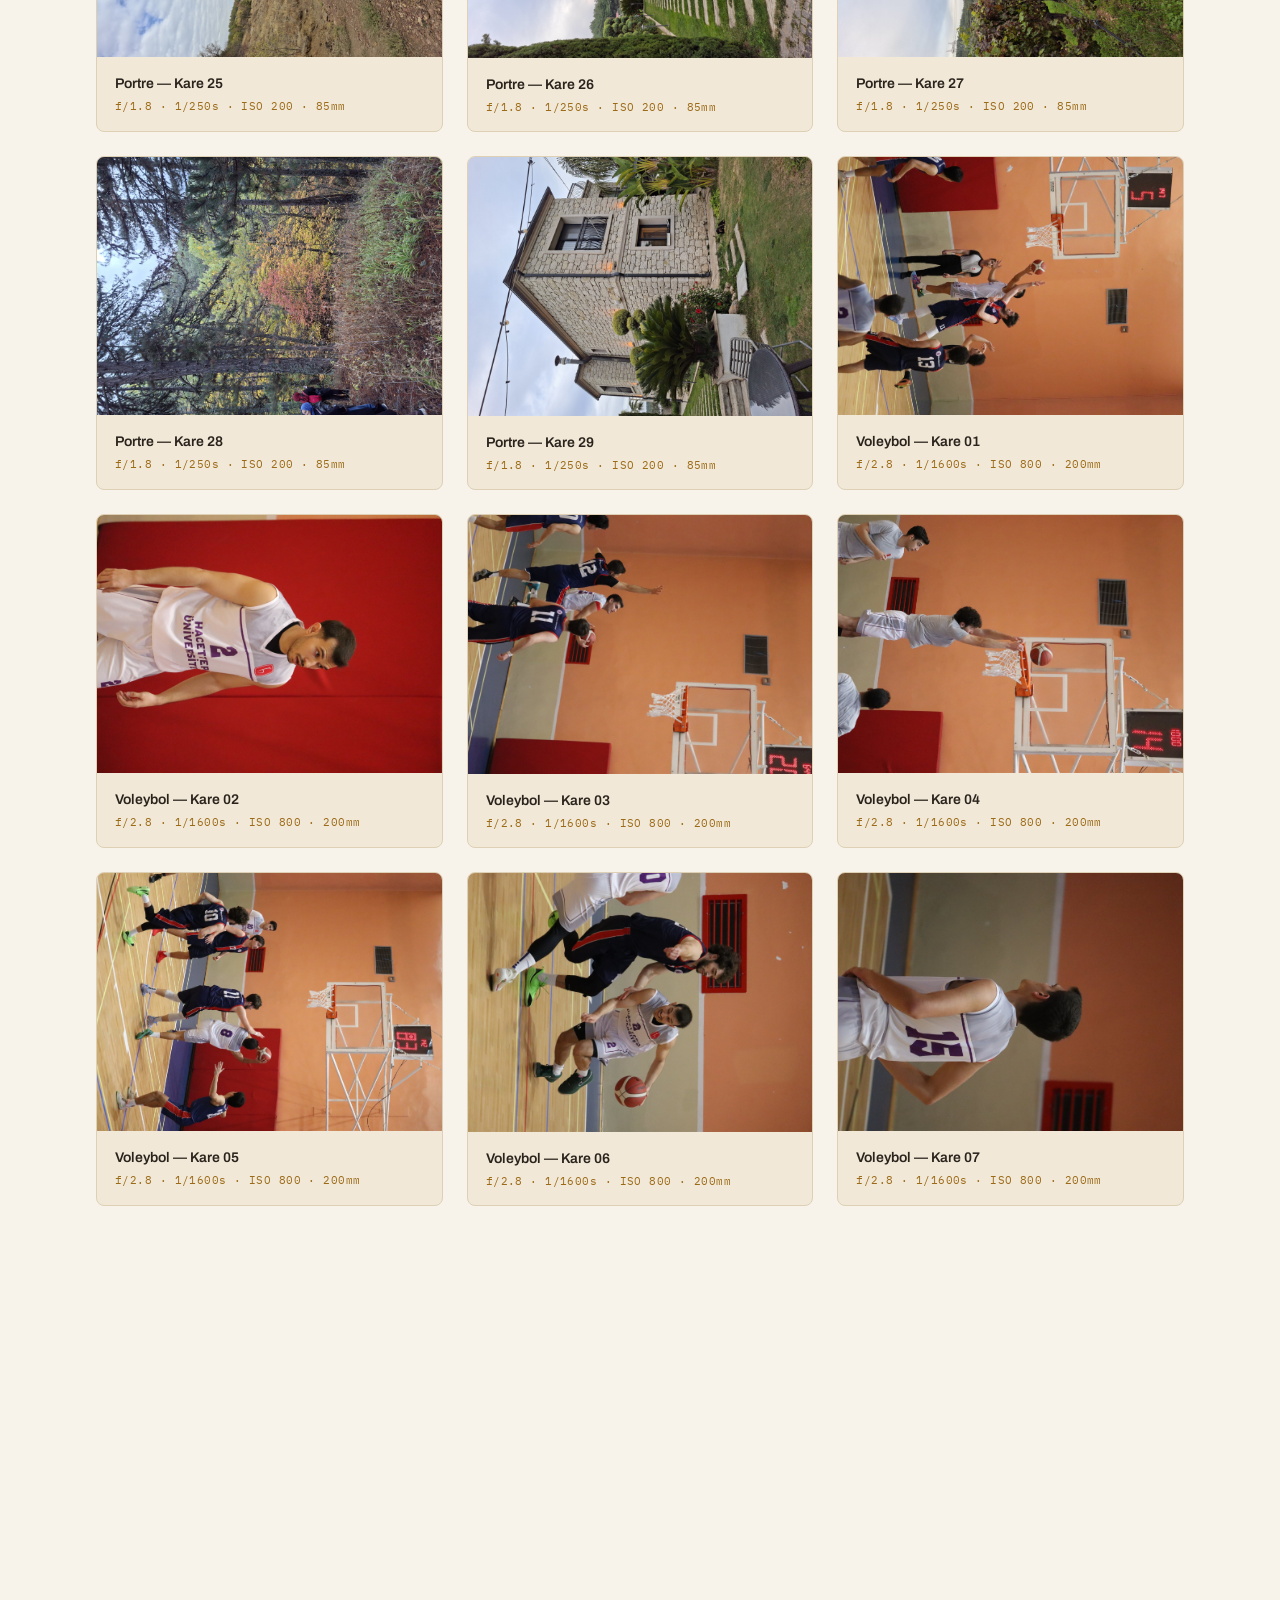
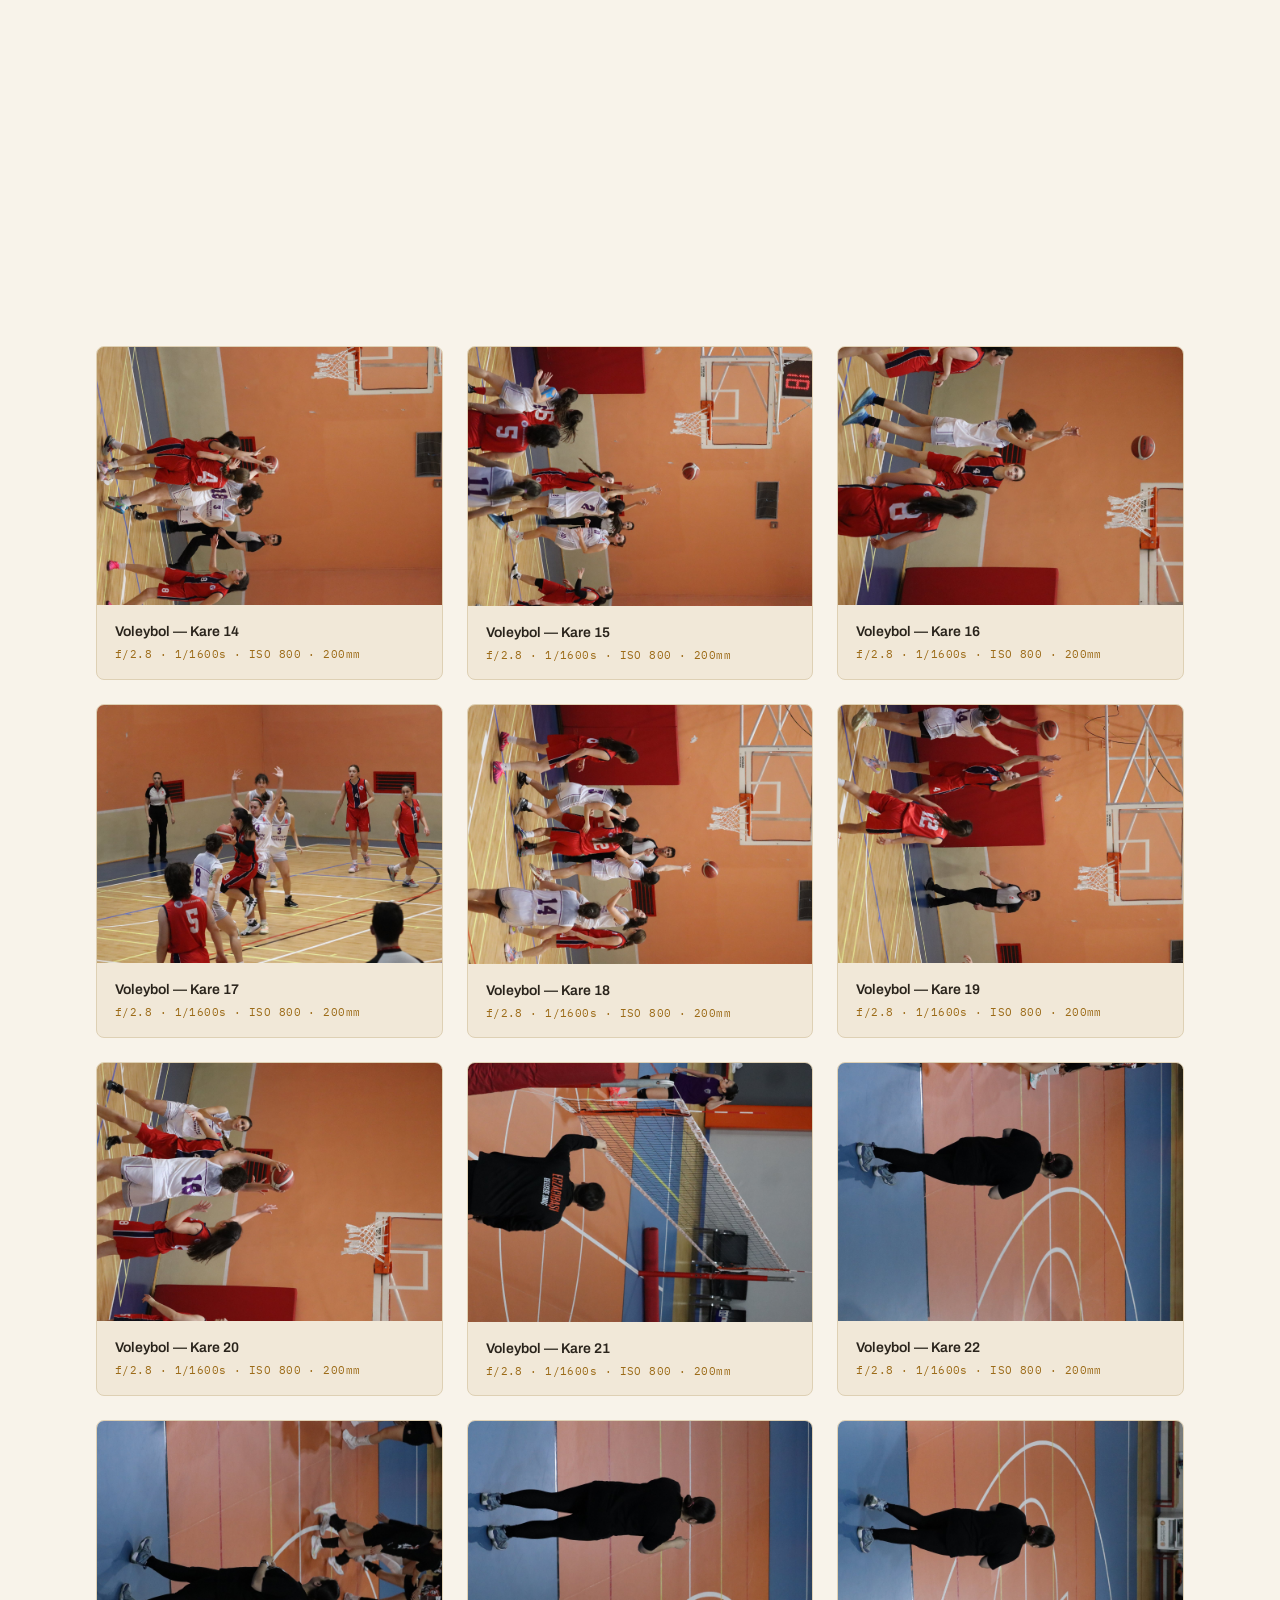
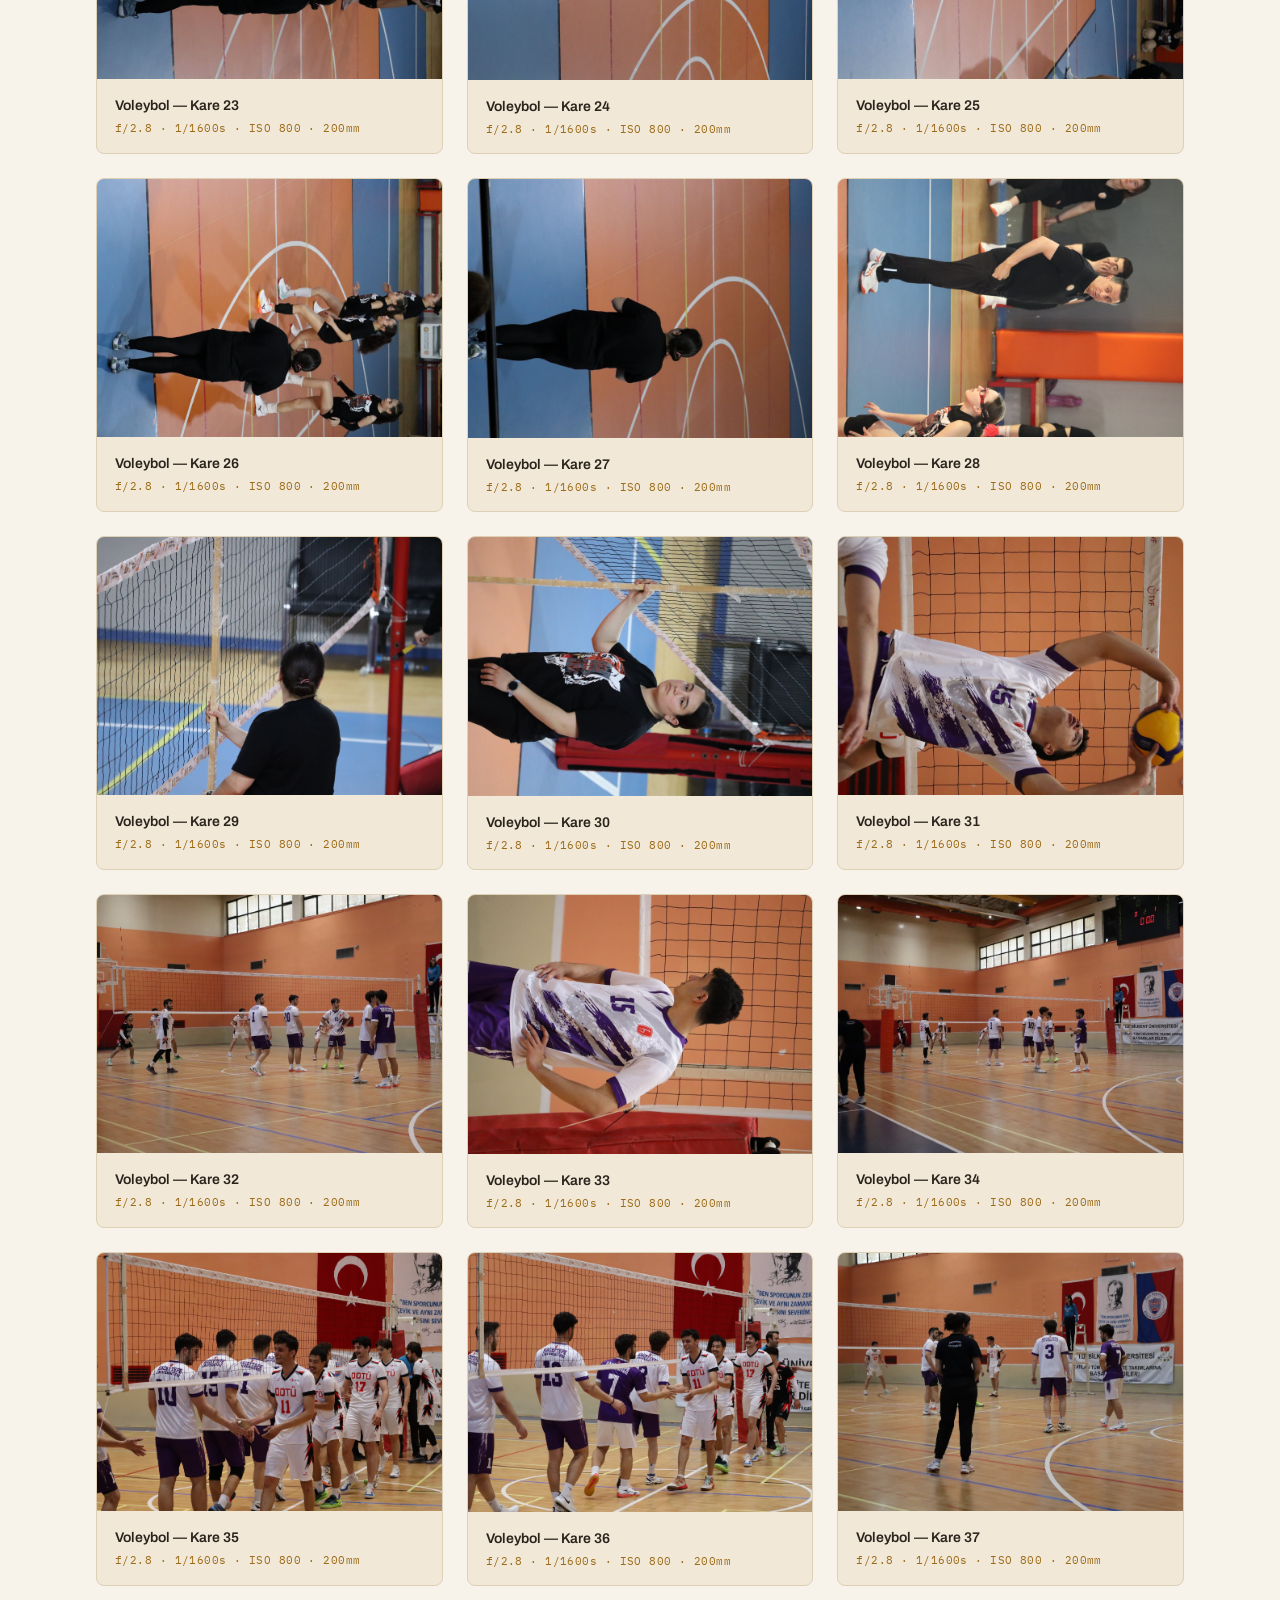
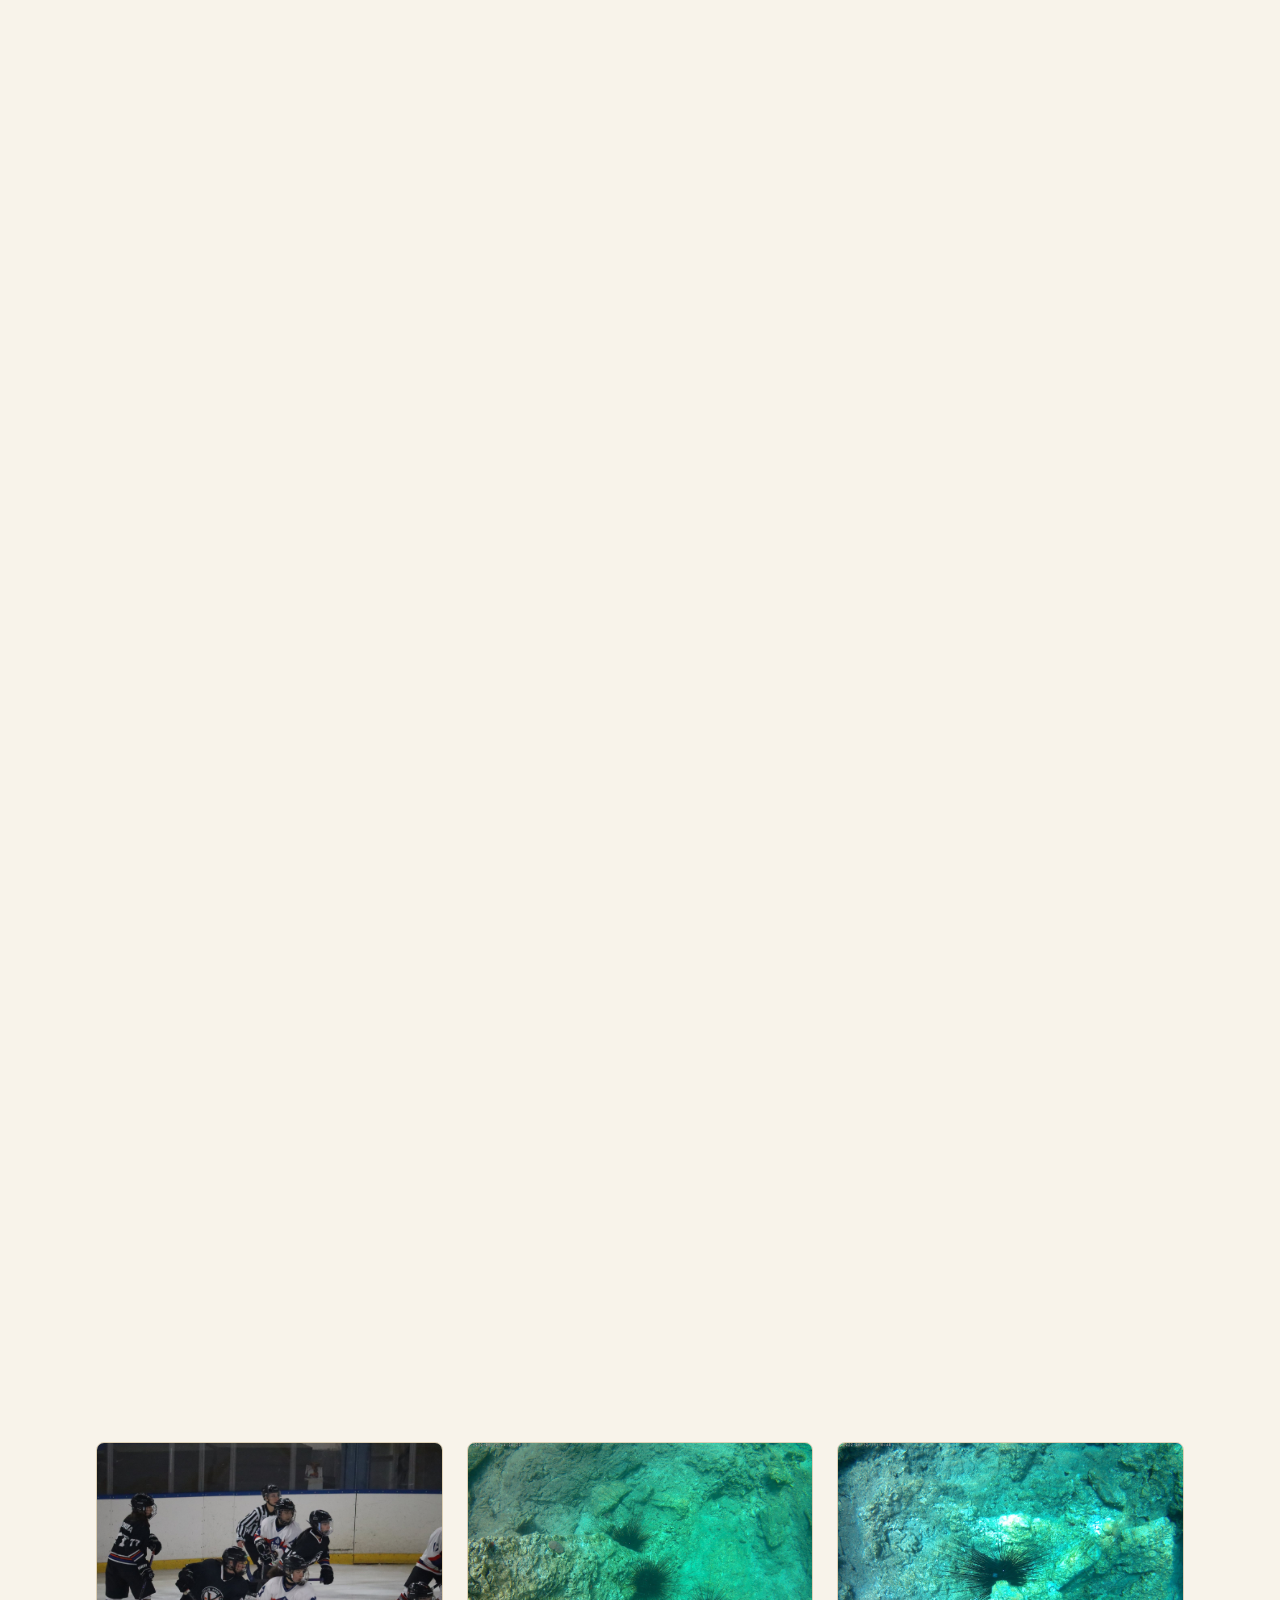
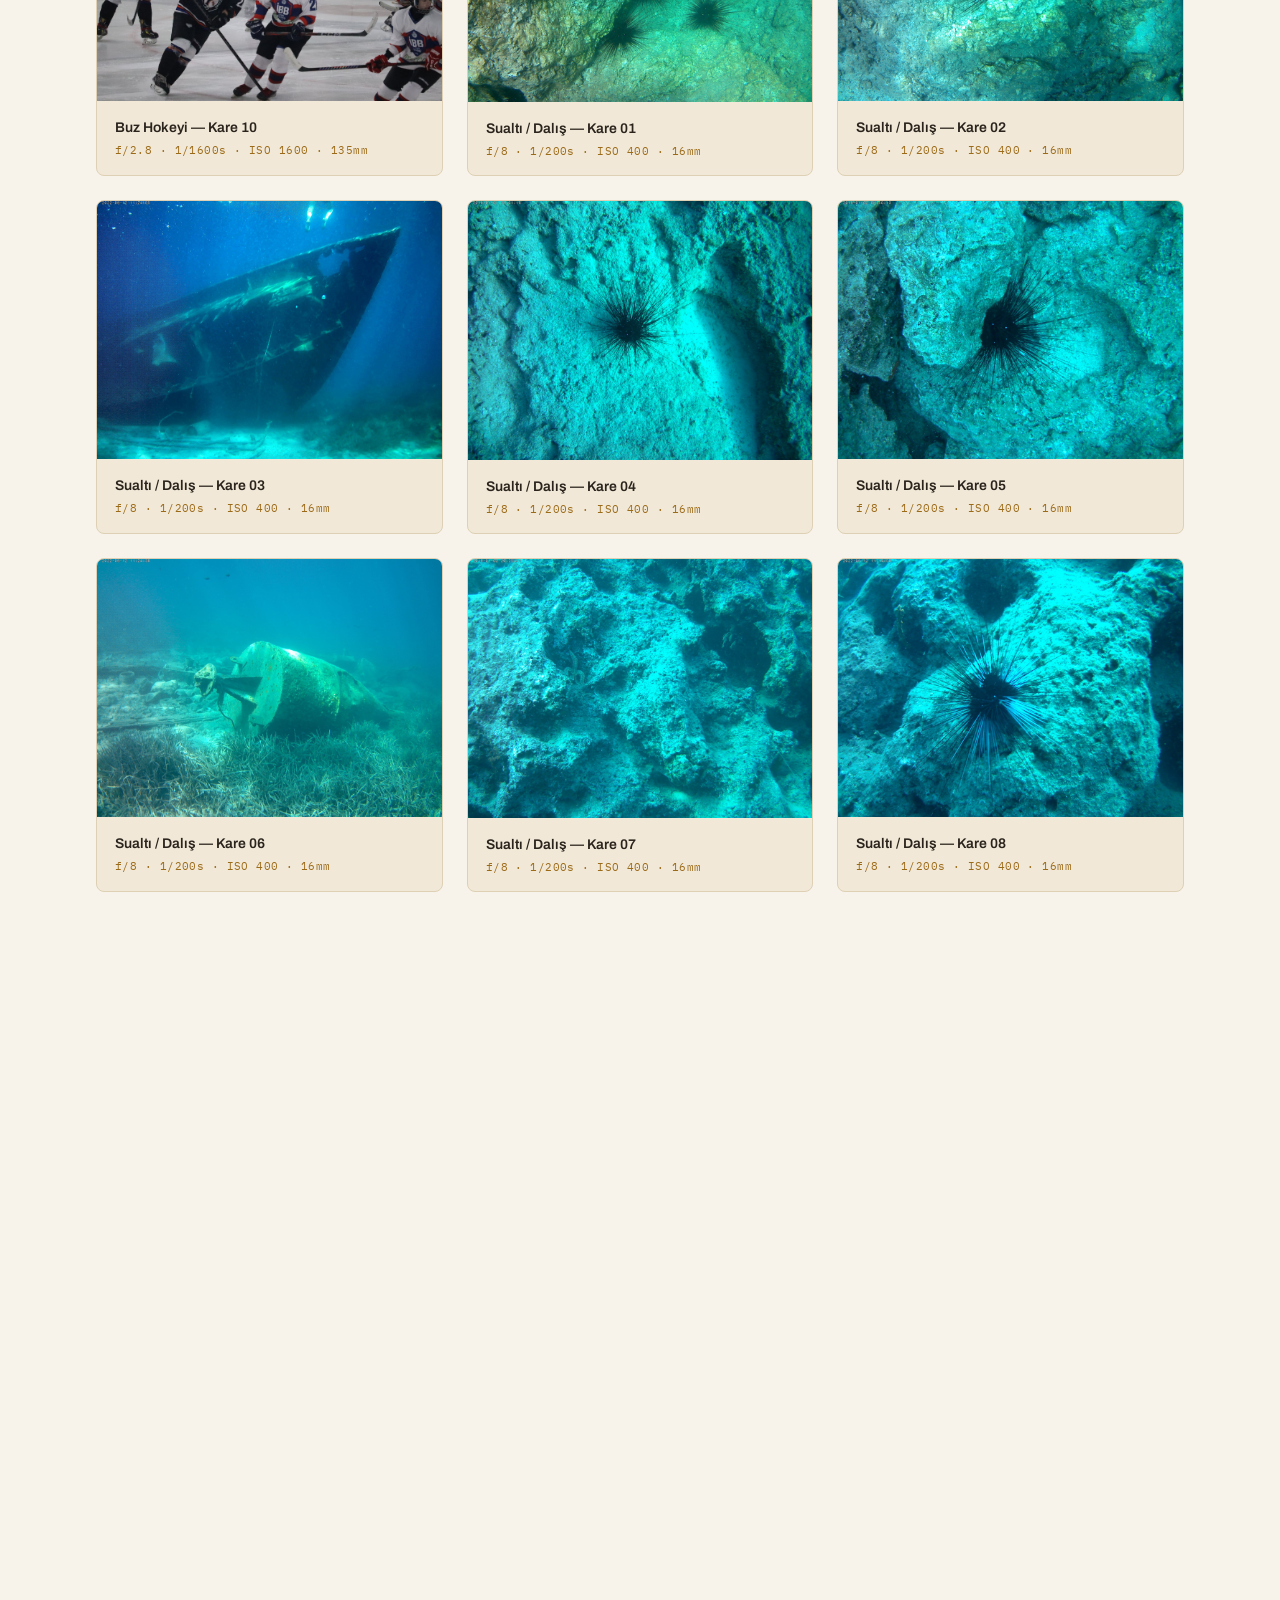
==== commit b33b0758: "Enlarge footer logo, reorder tagline text, add floating scroll-to-top button" ====
--- a/gallery.html
+++ b/gallery.html
@@ -2387,9 +2387,9 @@
   <div class="footer-main">
     <div class="footer-brand">
       <a href="index.html" class="brand">
-        <img src="assets/images/brand/logo-brand-cropped.png" alt="ogifotografi" class="brand-logo-img">
+        <img src="assets/images/brand/logo-brand-transparent.png" alt="ogifotografi" class="brand-logo-img">
       </a>
-      <p class="footer-tagline">Oğulcan İlkılınç — Ankara merkezli spor fotoğrafçısı. Saha kenarından şehir sokaklarına, ışığın olduğu her yerde.</p>
+      <p class="footer-tagline">Ankara merkezli spor fotoğrafçısı. Saha kenarından şehir sokaklarına, ışığın olduğu her yerde. — Oğulcan İlkılınç</p>
     </div>
 
     <div class="footer-col">
@@ -2413,7 +2413,6 @@
 
   <div class="footer-bottom">
     <span>© <span id="year"></span> ogifotografi · Oğulcan İlkılınç</span>
-    <a href="#top">Yukarı çık ↑</a>
   </div>
 </footer>
 
@@ -2433,6 +2432,11 @@
   <button class="lightbox-close" id="lightboxClose" aria-label="Kapat">✕</button>
 </div>
 
+<!-- Floating Scroll To Top Button -->
+<a href="#top" class="scroll-top-btn" id="scrollTopBtn" aria-label="Yukarı çık">
+  <svg width="20" height="20" viewBox="0 0 24 24" fill="none" stroke="currentColor" stroke-width="2.5" stroke-linecap="round" stroke-linejoin="round" aria-hidden="true"><path d="M18 15l-6-6-6 6"/></svg>
+</a>
+
 <script src="js/main.js"></script>
 </body>
 </html>
--- a/css/style.css
+++ b/css/style.css
@@ -907,9 +907,13 @@
 }
 
 .footer-brand .brand { font-size: 20px; }
+.footer-brand .brand-logo-img {
+  height: 56px;
+  max-width: 280px;
+}
 .footer-tagline {
   margin: 16px 0 0;
-  max-width: 320px;
+  max-width: 340px;
   color: var(--steel);
   font-size: 14px;
   line-height: 1.6;
@@ -944,6 +948,42 @@
   color: var(--steel-dim);
 }
 .footer-bottom a:hover { color: var(--accent); }
+
+/* ============ FLOATING SCROLL TO TOP BUTTON ============ */
+.scroll-top-btn {
+  position: fixed;
+  bottom: 28px;
+  right: 28px;
+  z-index: 150;
+  width: 48px;
+  height: 48px;
+  border-radius: 50%;
+  background: rgba(248, 243, 234, 0.92);
+  border: 1.5px solid var(--accent);
+  color: var(--accent);
+  display: flex;
+  align-items: center;
+  justify-content: center;
+  box-shadow: 0 10px 30px rgba(42, 36, 28, 0.15);
+  backdrop-filter: blur(8px);
+  -webkit-backdrop-filter: blur(8px);
+  transition: opacity 0.3s ease, transform 0.3s ease, background-color 0.2s ease, color 0.2s ease, box-shadow 0.2s ease;
+  opacity: 0;
+  visibility: hidden;
+  transform: translateY(16px);
+  text-decoration: none;
+}
+.scroll-top-btn.visible {
+  opacity: 1;
+  visibility: visible;
+  transform: translateY(0);
+}
+.scroll-top-btn:hover {
+  background: var(--accent);
+  color: var(--white);
+  transform: translateY(-4px);
+  box-shadow: 0 14px 36px rgba(184, 138, 68, 0.35);
+}
 
 @media (max-width: 700px) {
   .footer-main { grid-template-columns: 1fr; gap: 36px; }
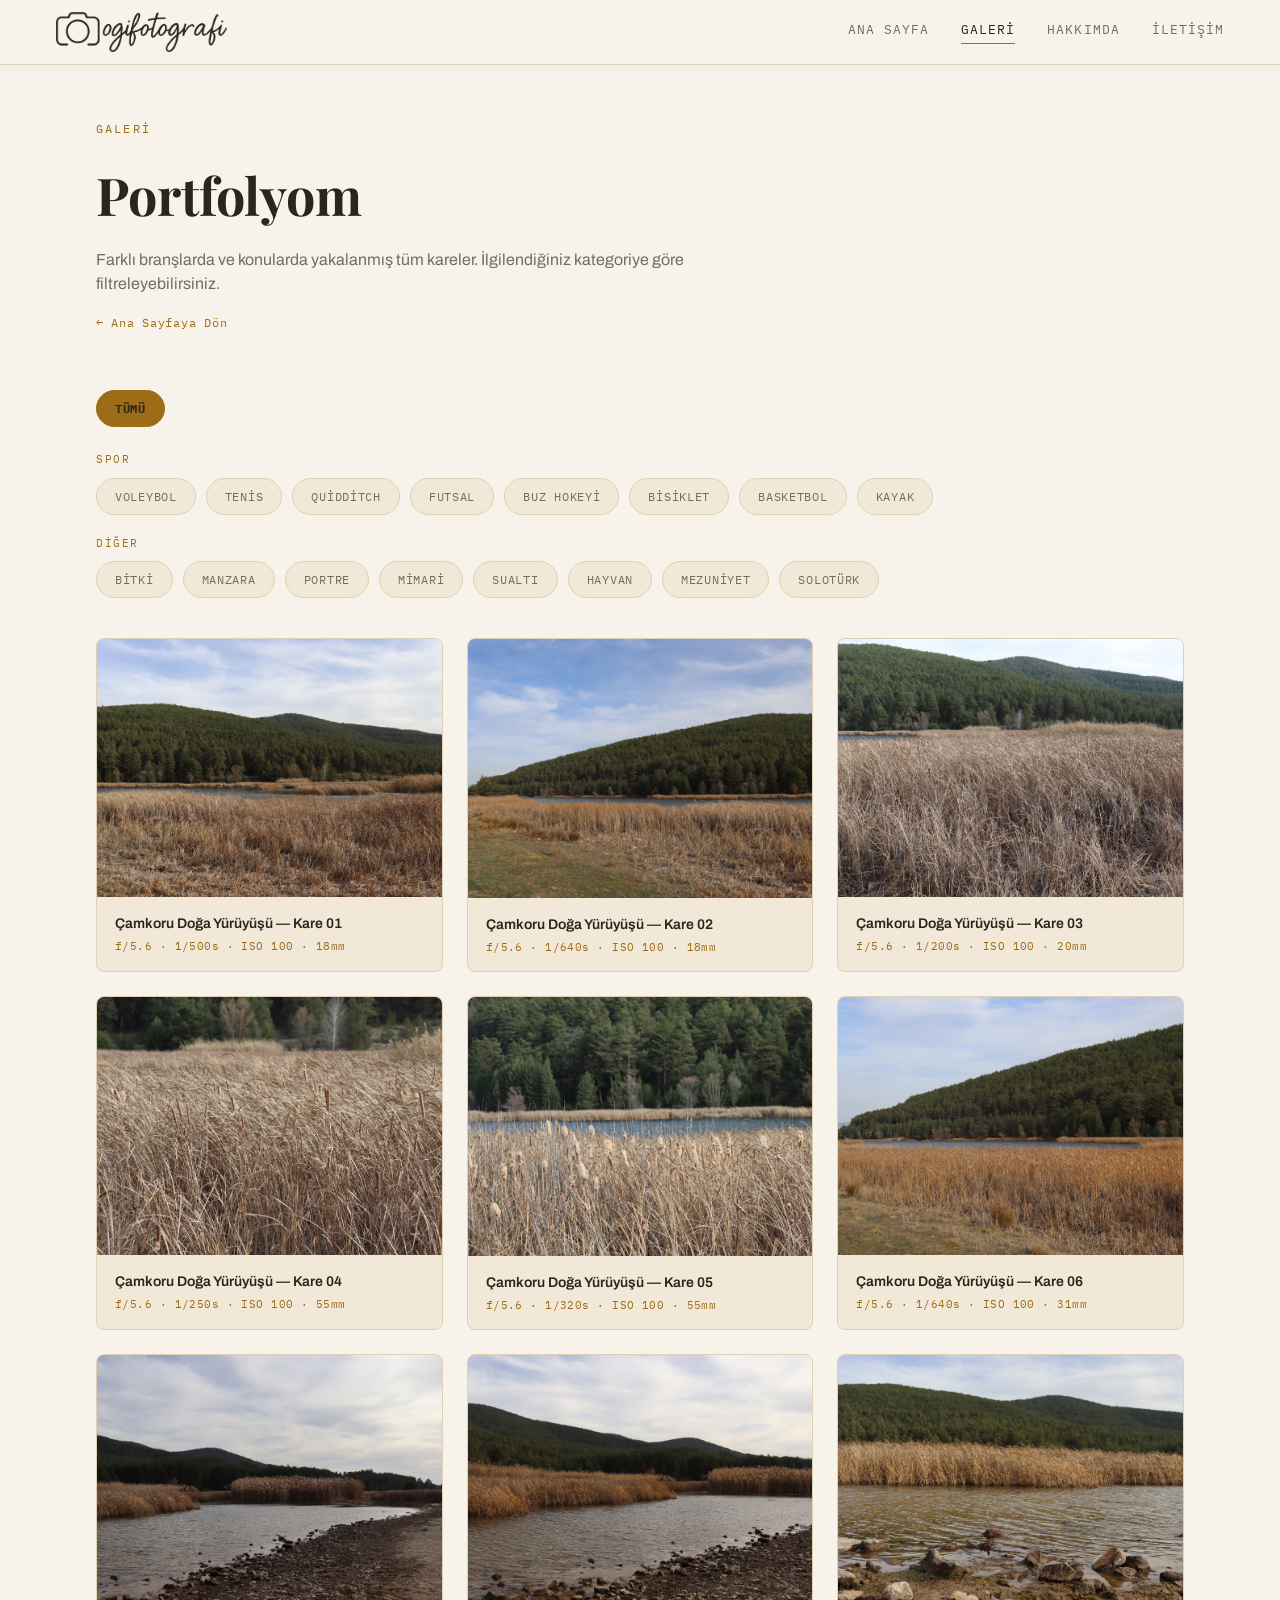
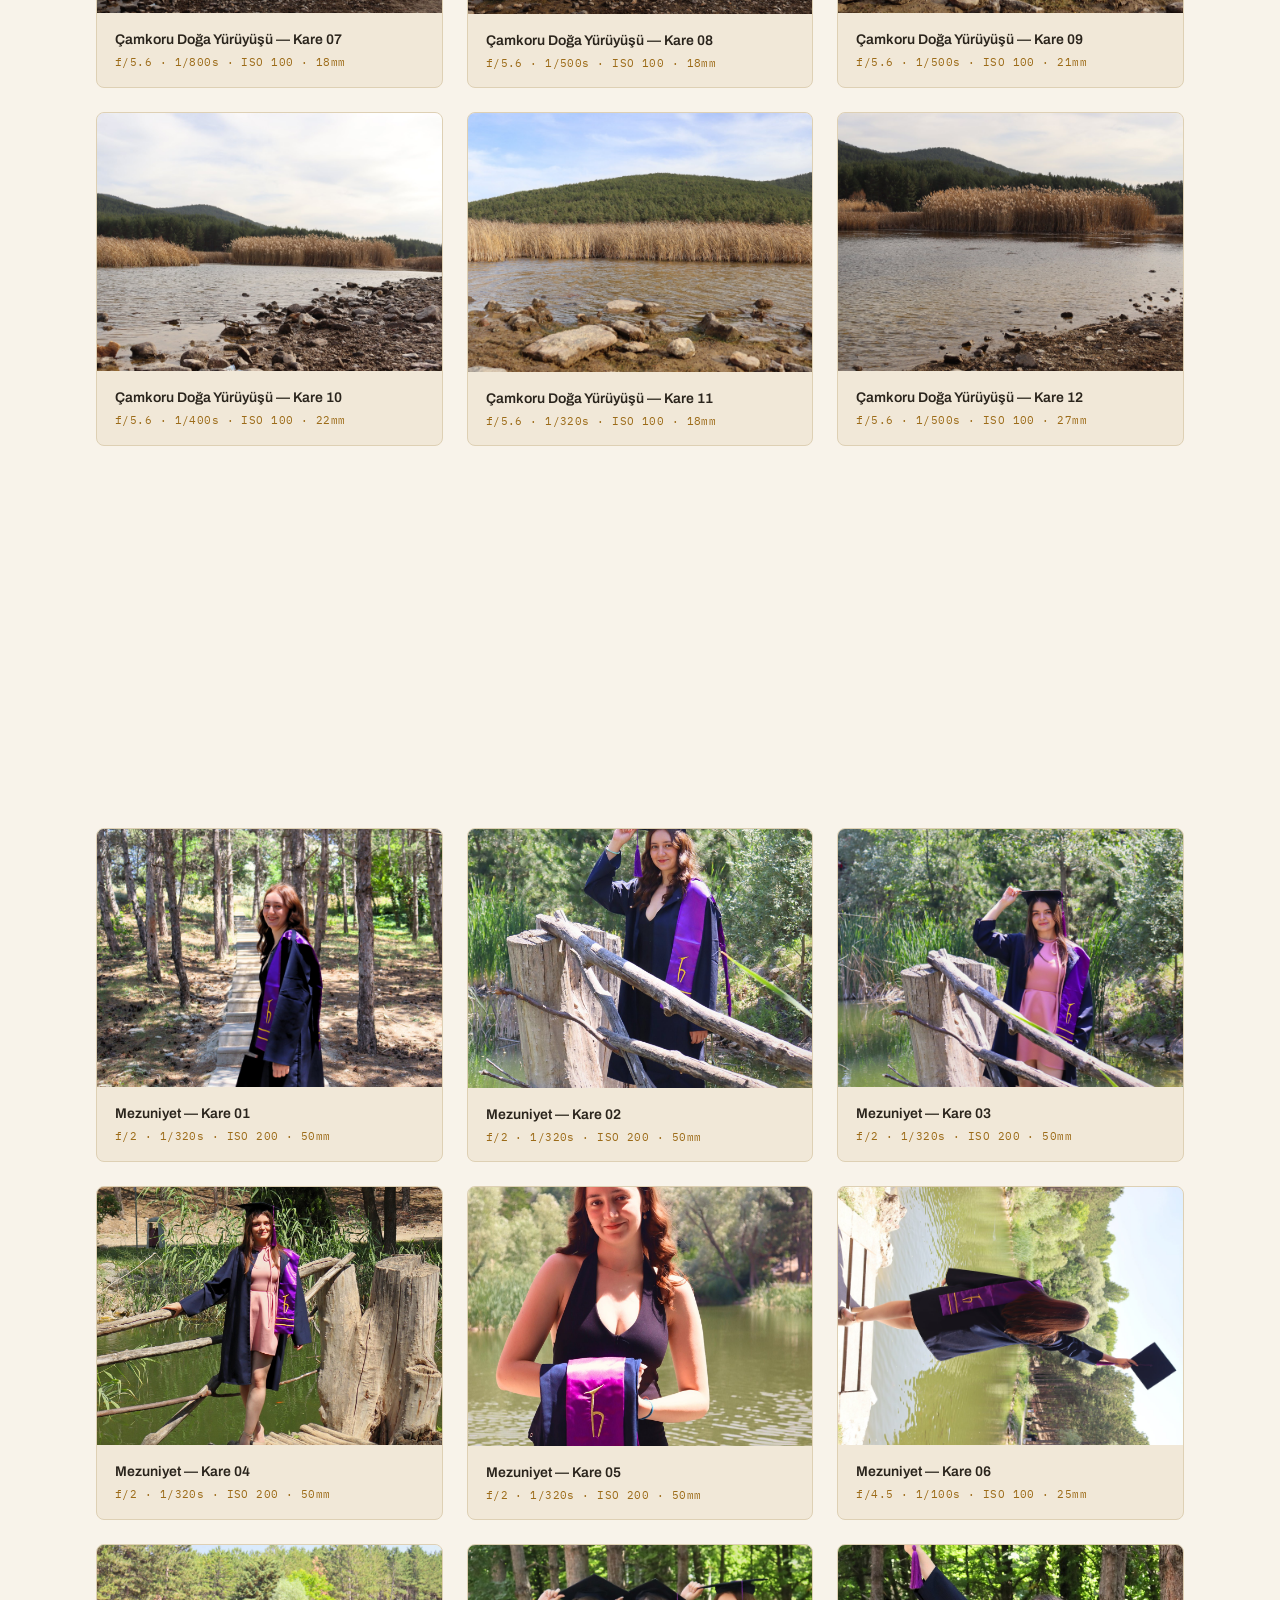
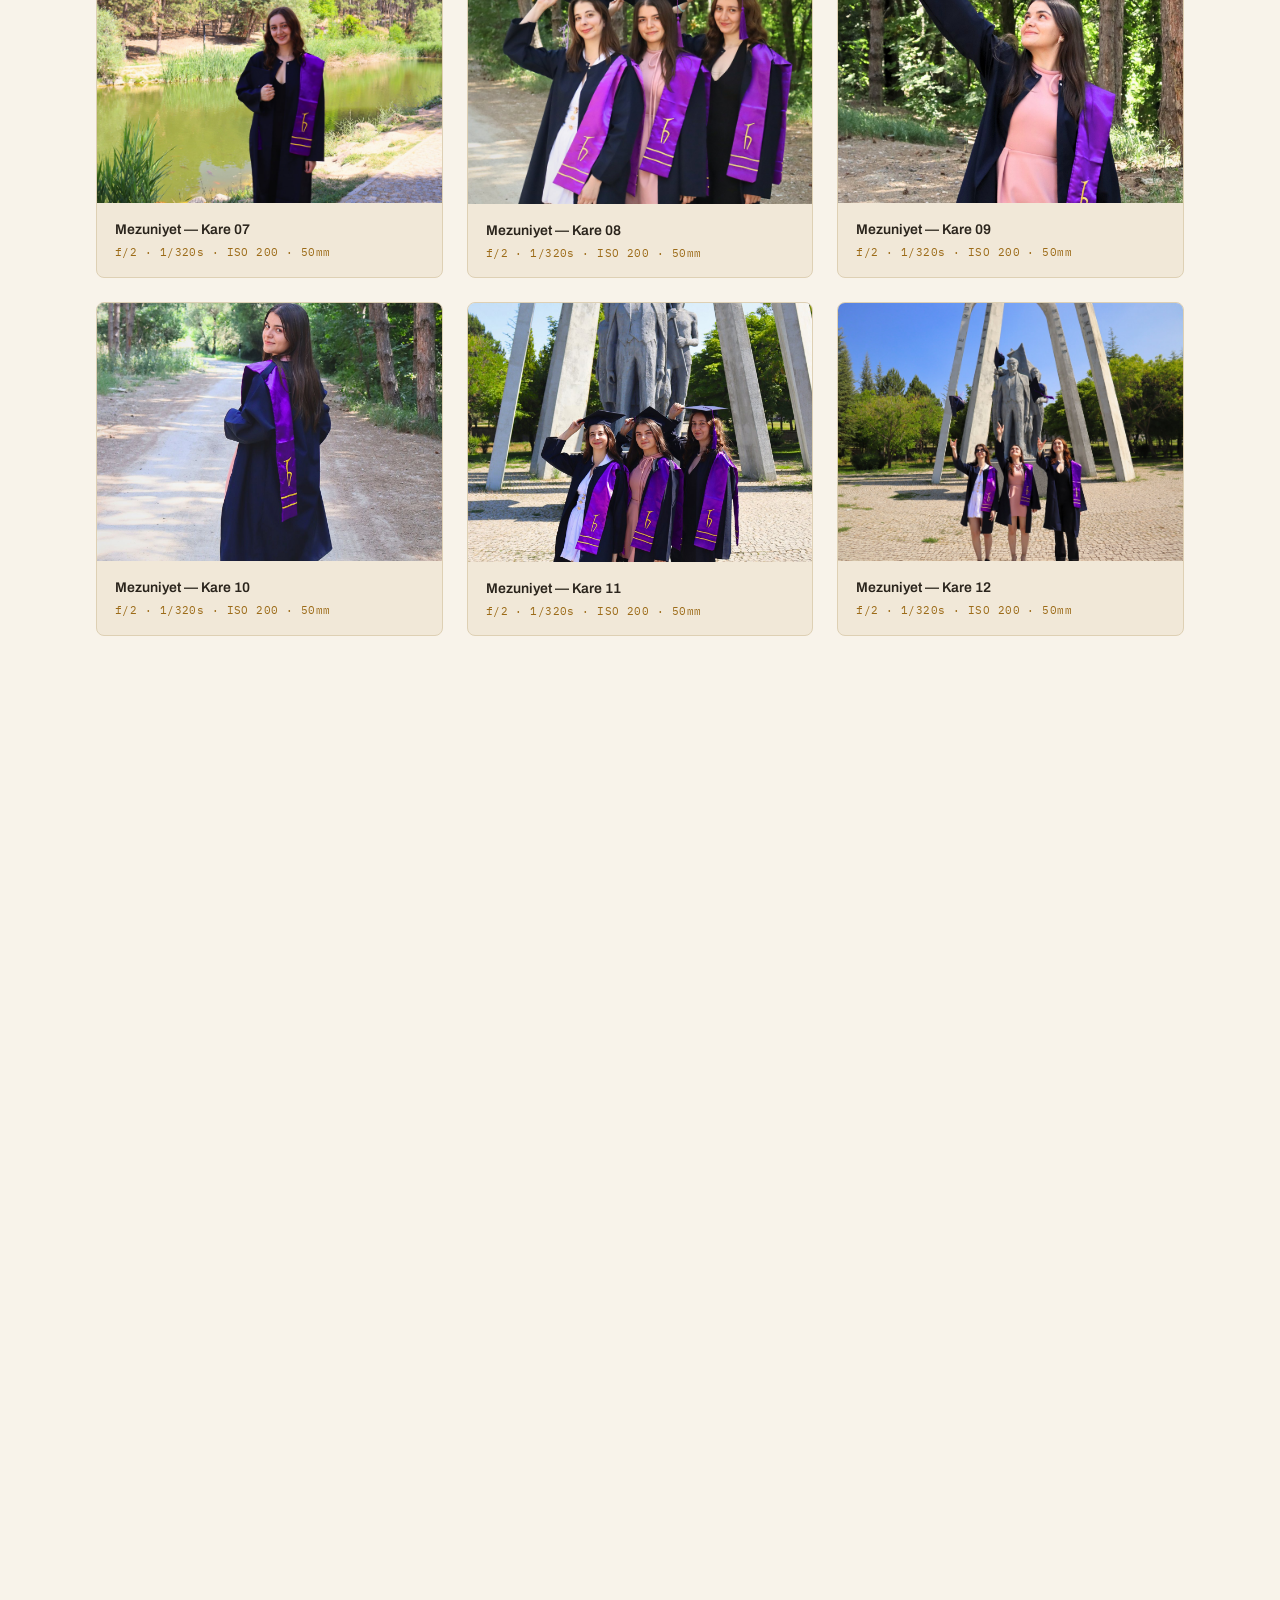
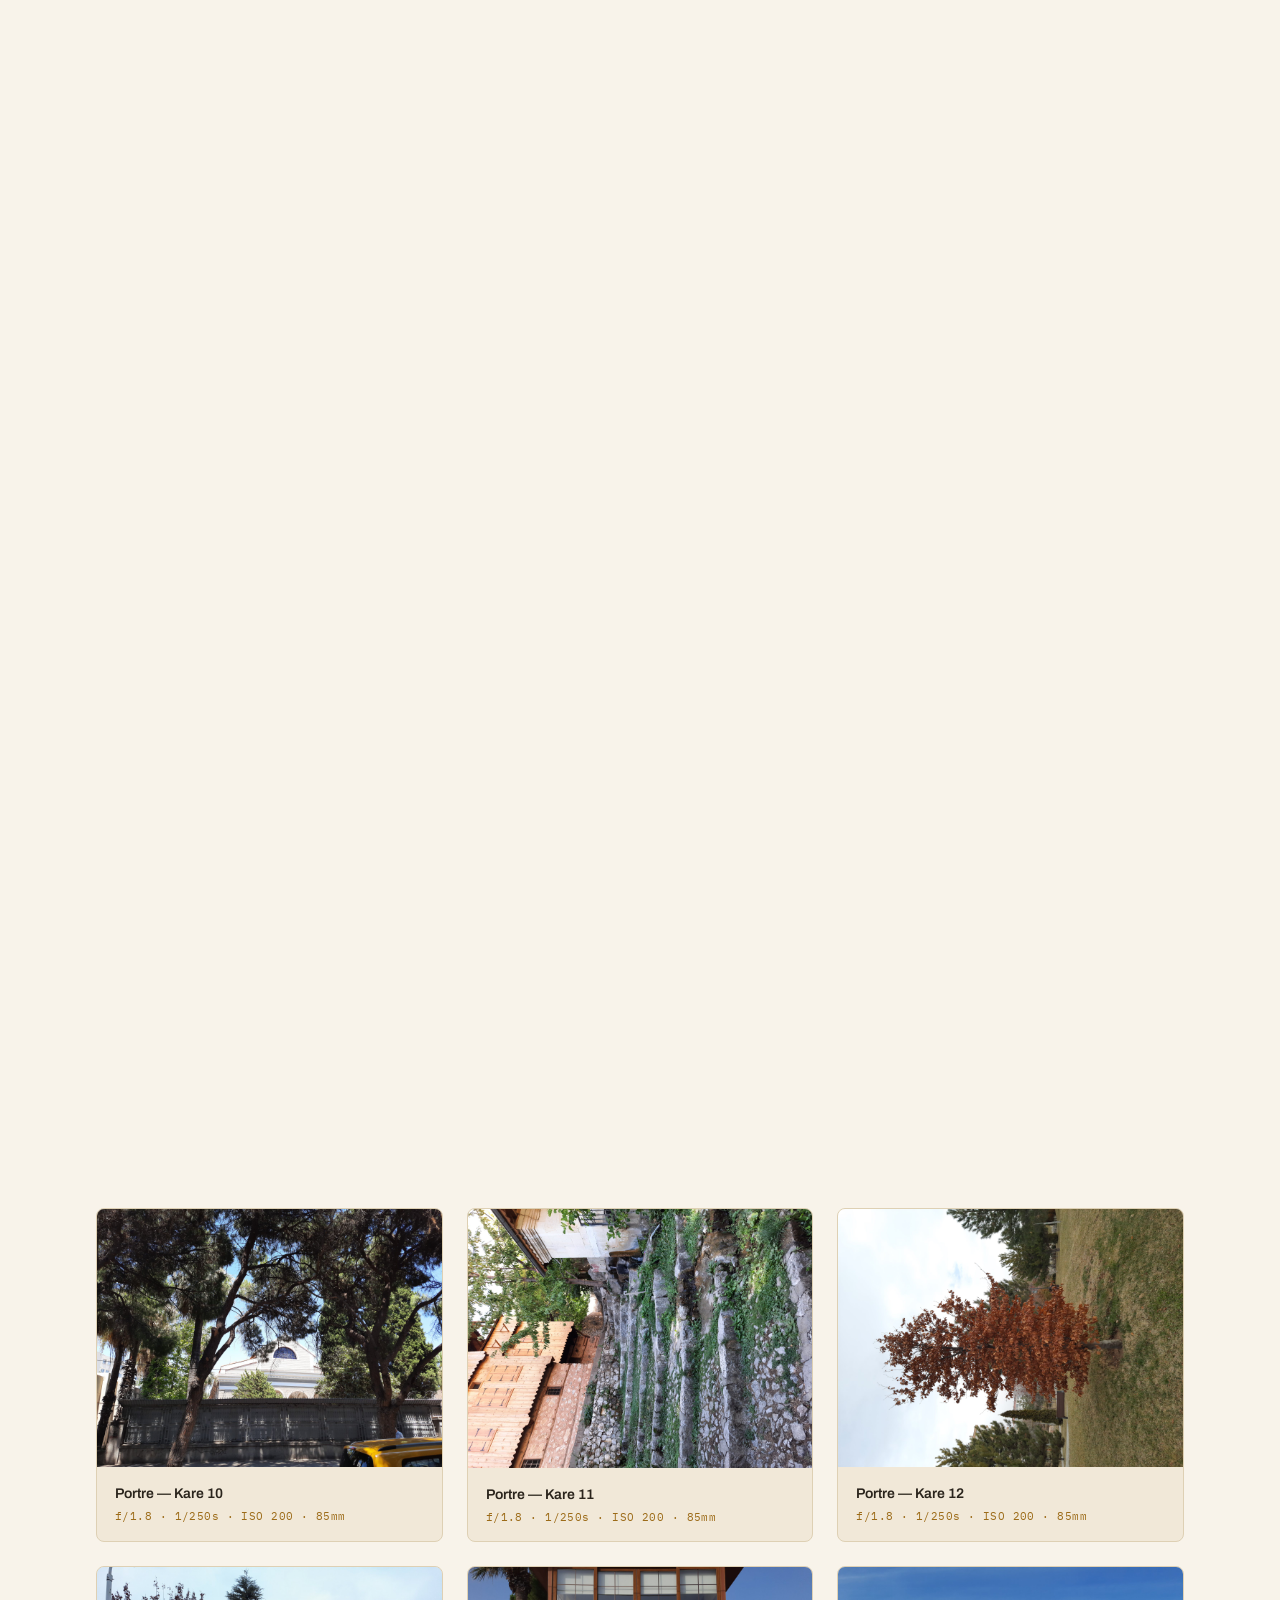
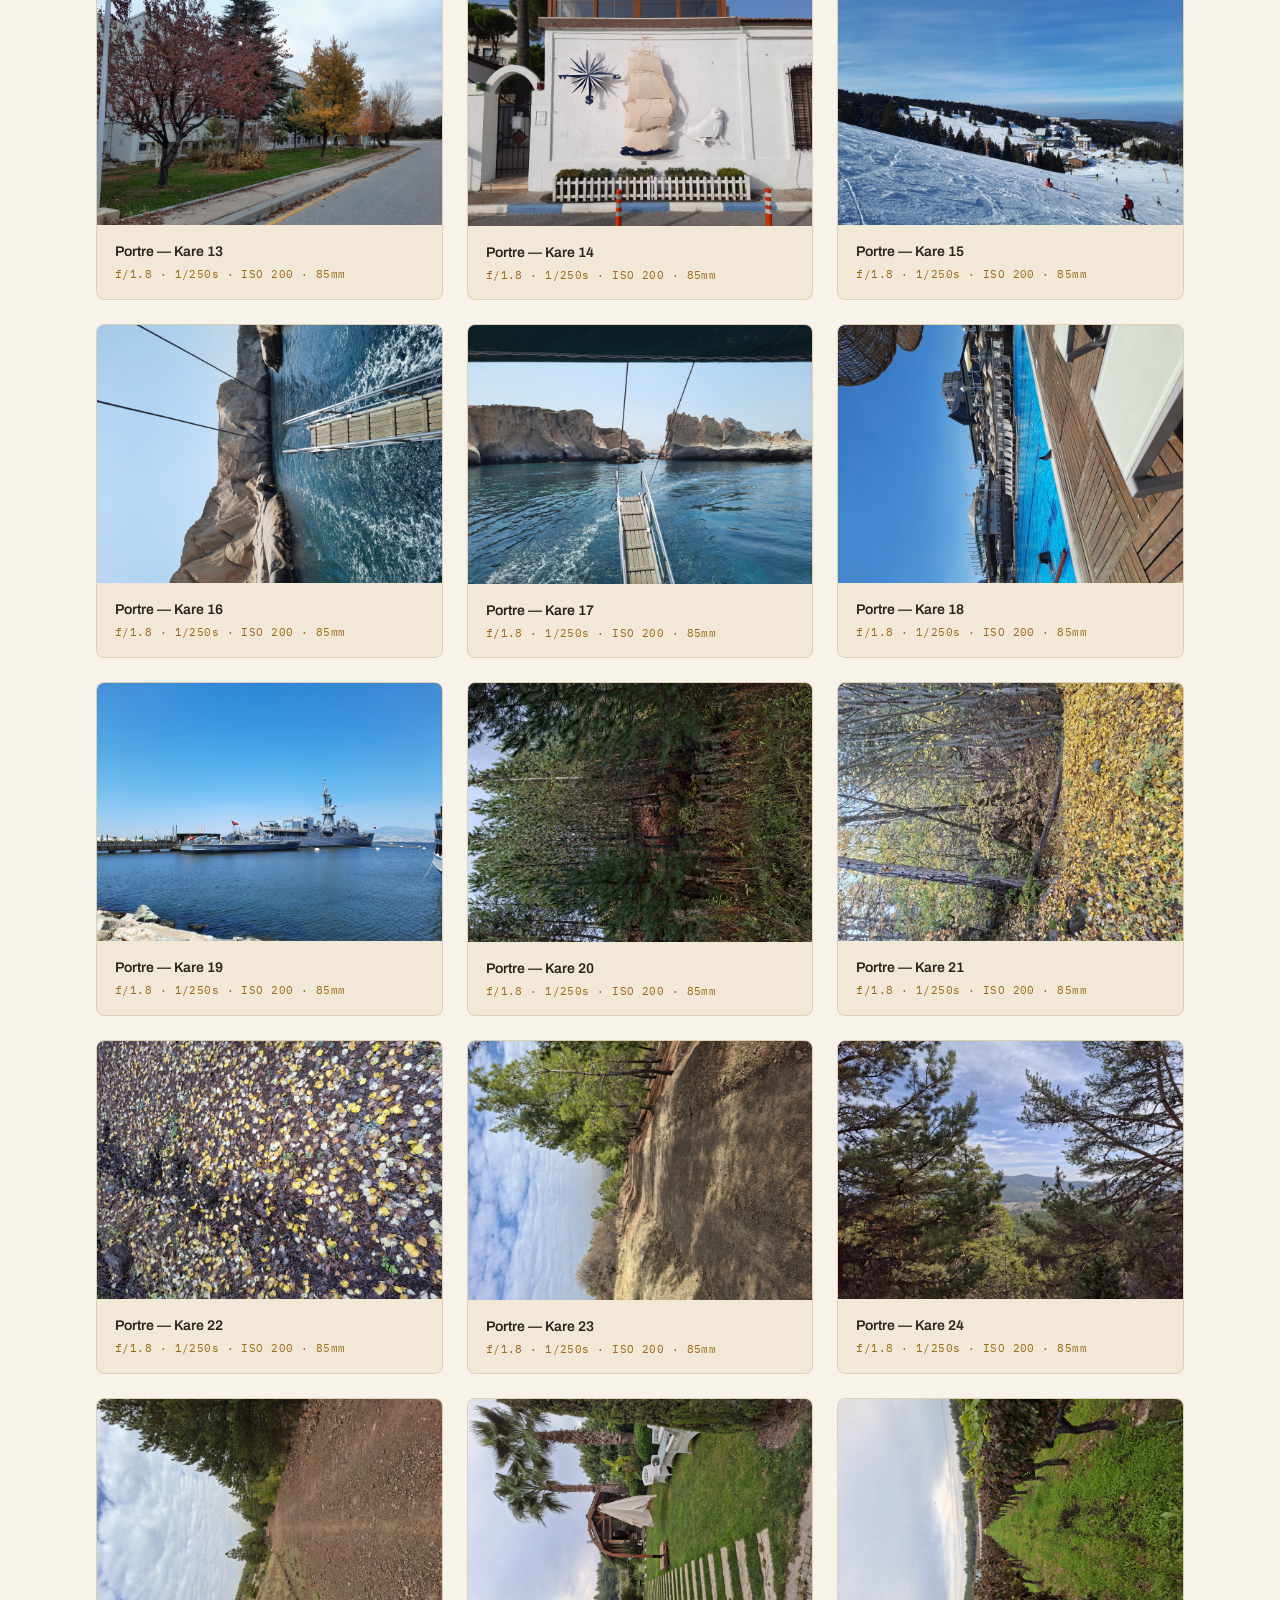
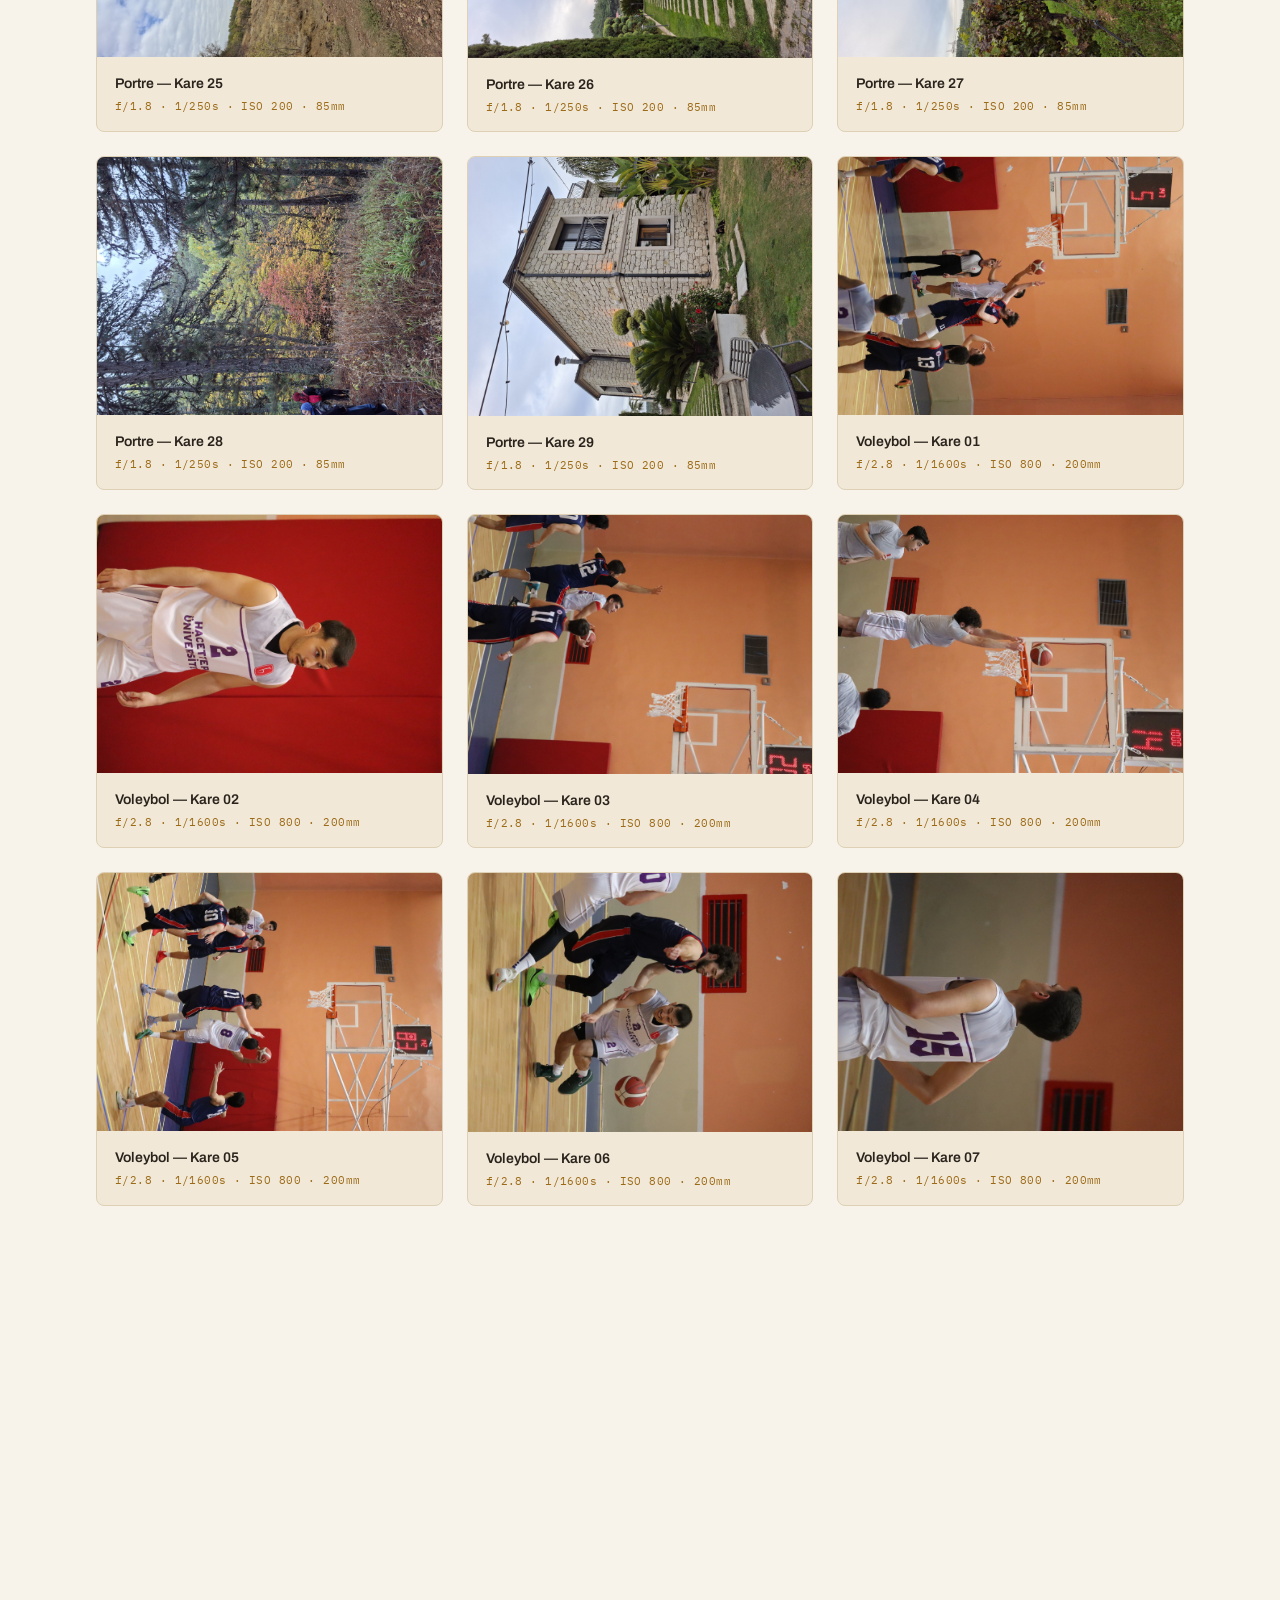
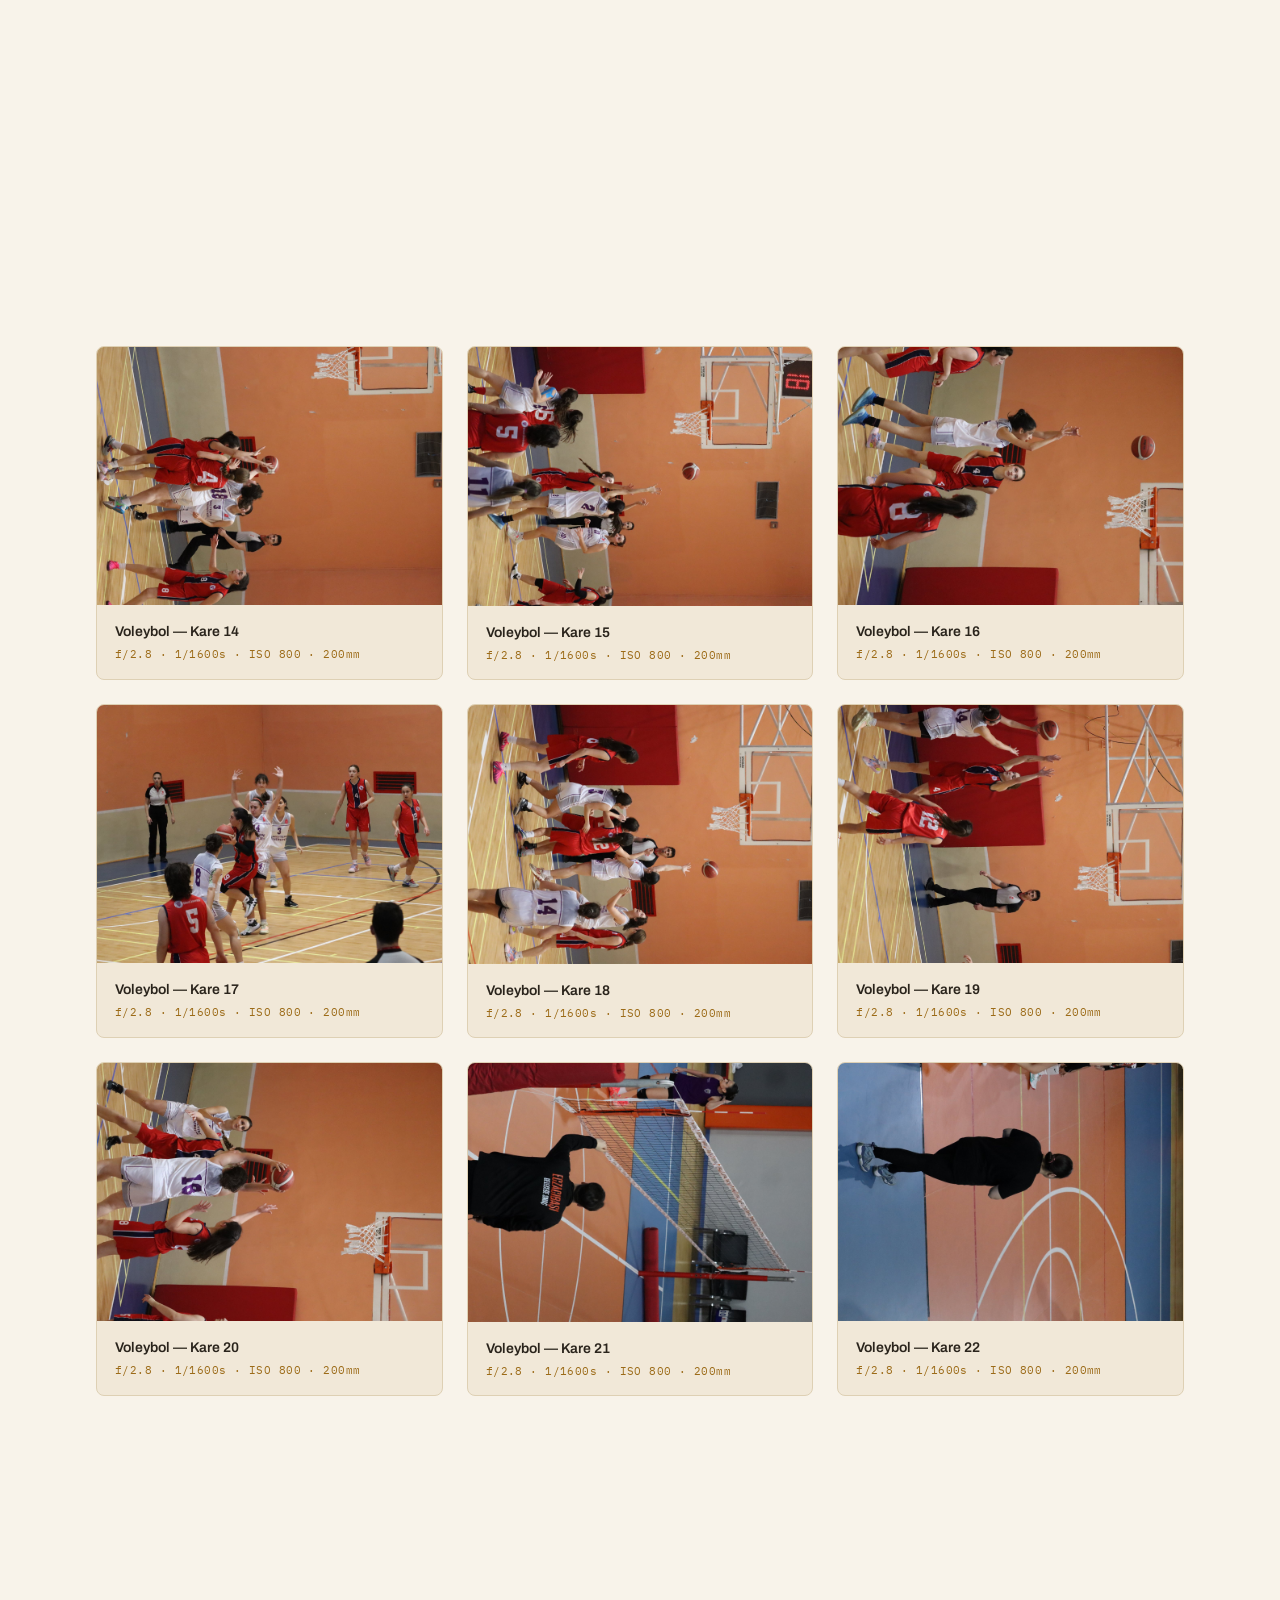
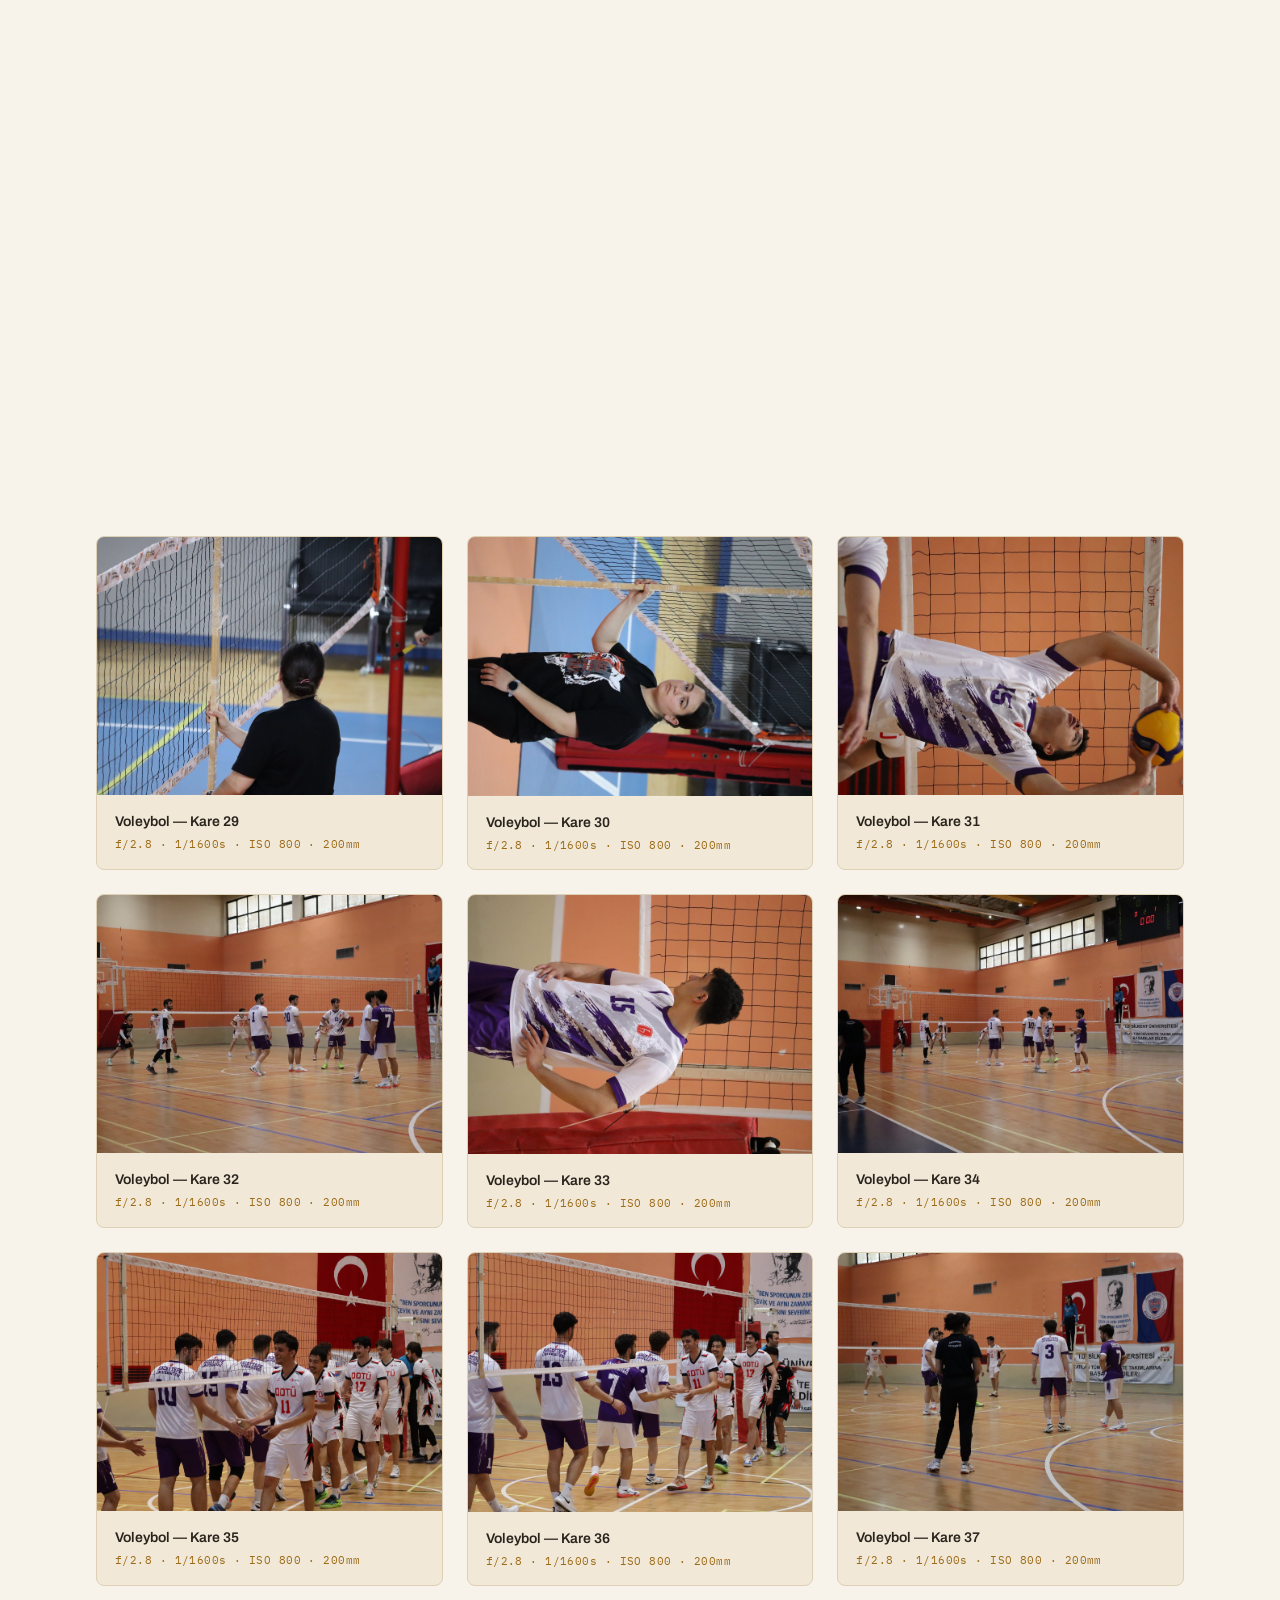
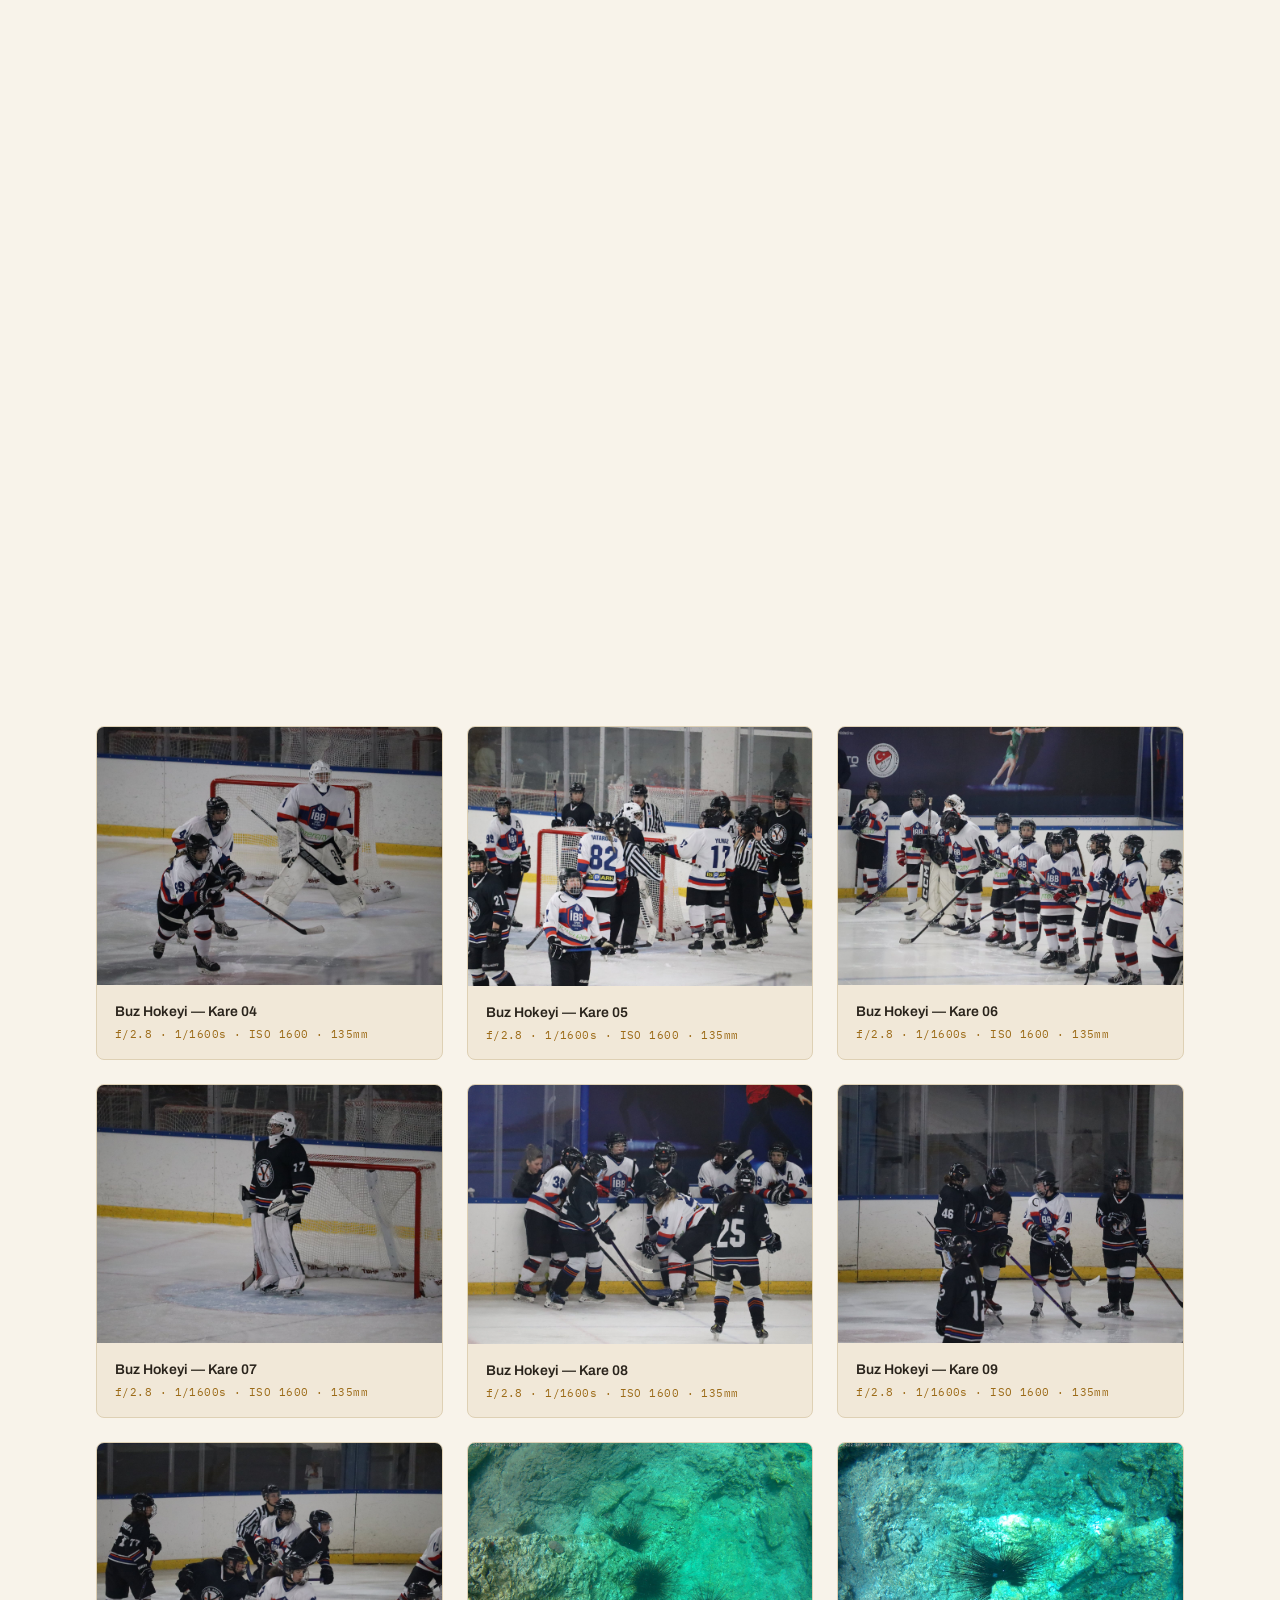
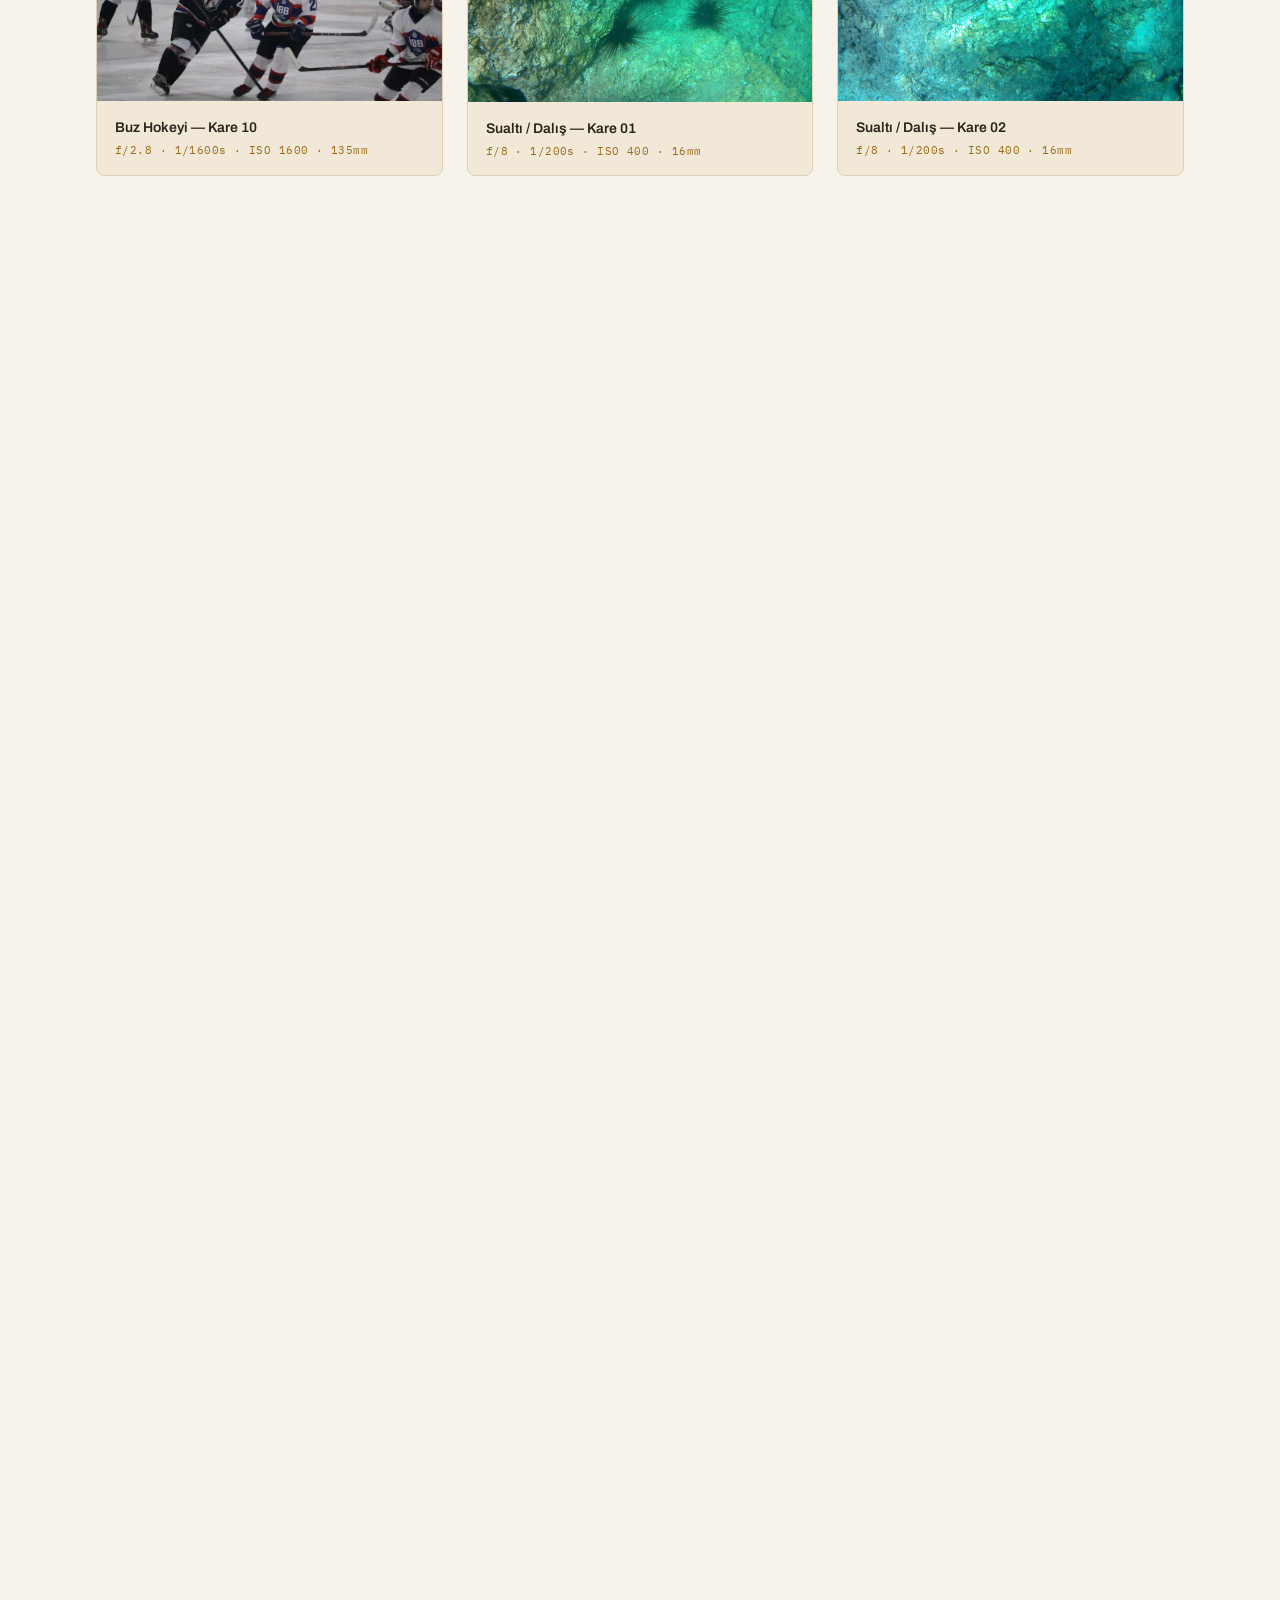
==== commit 8bd3c825: "Remove placeholder subtitle text from index.html and gallery.html" ====
--- a/gallery.html
+++ b/gallery.html
@@ -44,7 +44,7 @@
     <div class="section-head">
       <p class="eyebrow">Galeri</p>
       <h2>Portfolyom</h2>
-      <p class="section-sub">Fotoğraflar yakında eklenecek — aşağıdaki kartlar yer tutucudur. Kategoriye göre filtreleyebilirsiniz.</p>
+      <p class="section-sub">Farklı branşlarda ve konularda yakalanmış tüm kareler. İlgilendiğiniz kategoriye göre filtreleyebilirsiniz.</p>
       <a href="index.html" class="back-home">← Ana Sayfaya Dön</a>
     </div>
 
--- a/css/style.css
+++ b/css/style.css
@@ -906,13 +906,16 @@
   gap: 48px;
 }
 
-.footer-brand .brand { font-size: 20px; }
+.footer-brand .brand { font-size: 24px; }
 .footer-brand .brand-logo-img {
-  height: 56px;
-  max-width: 280px;
+  height: auto;
+  max-height: 64px;
+  width: auto;
+  max-width: 255px;
+  display: block;
 }
 .footer-tagline {
-  margin: 16px 0 0;
+  margin: 14px 0 0;
   max-width: 340px;
   color: var(--steel);
   font-size: 14px;
